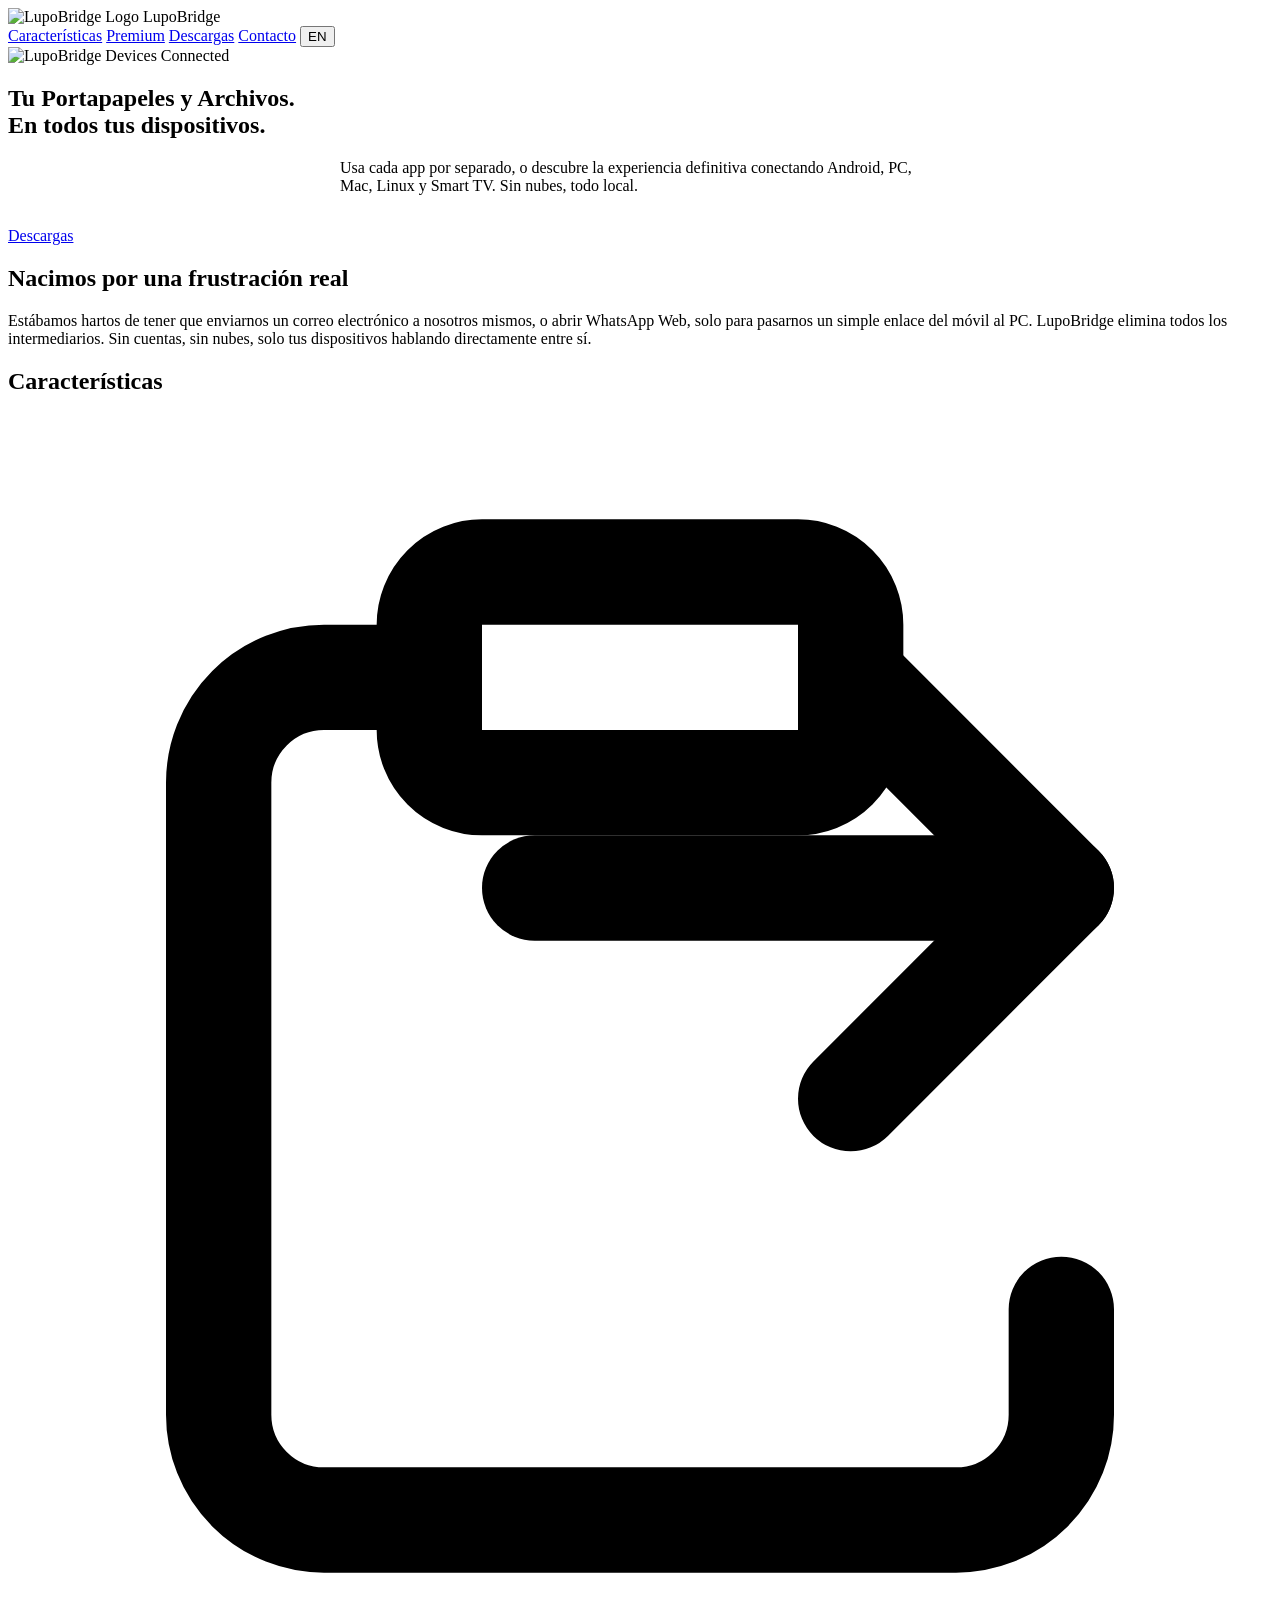
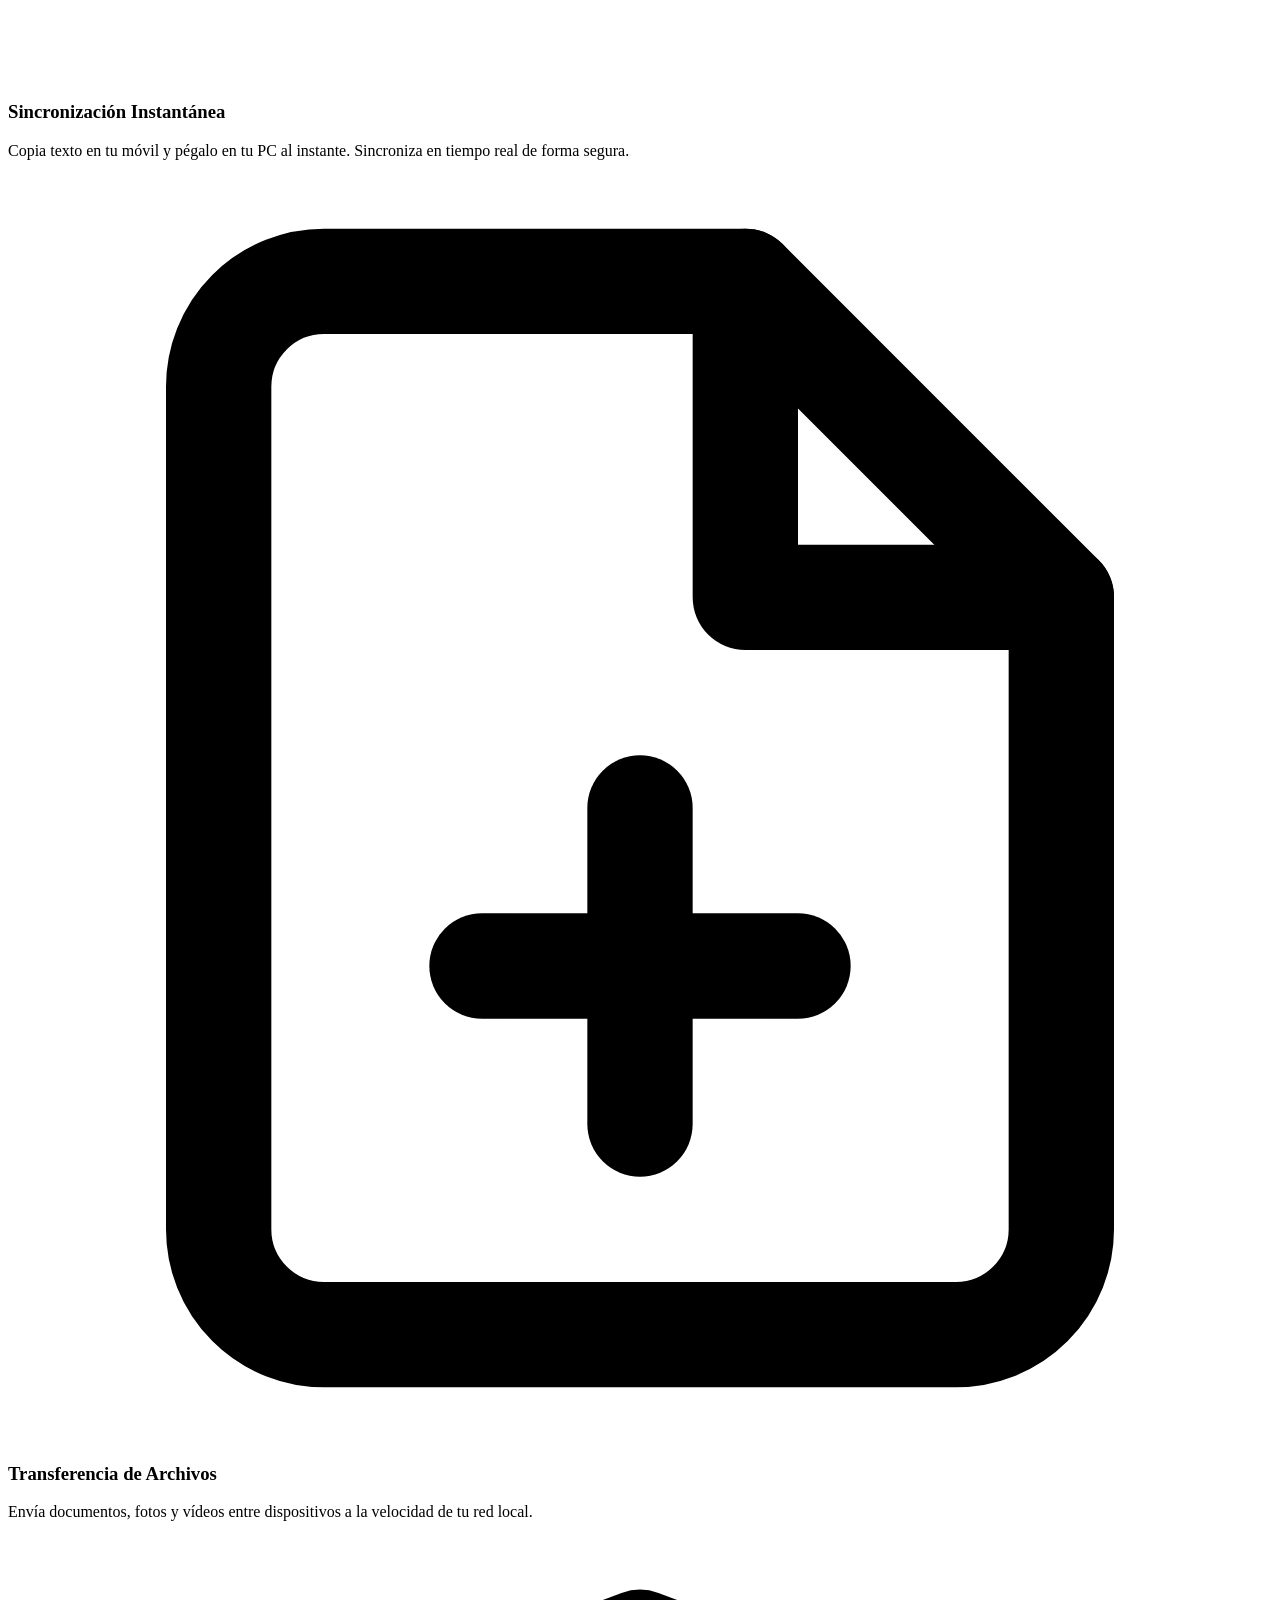
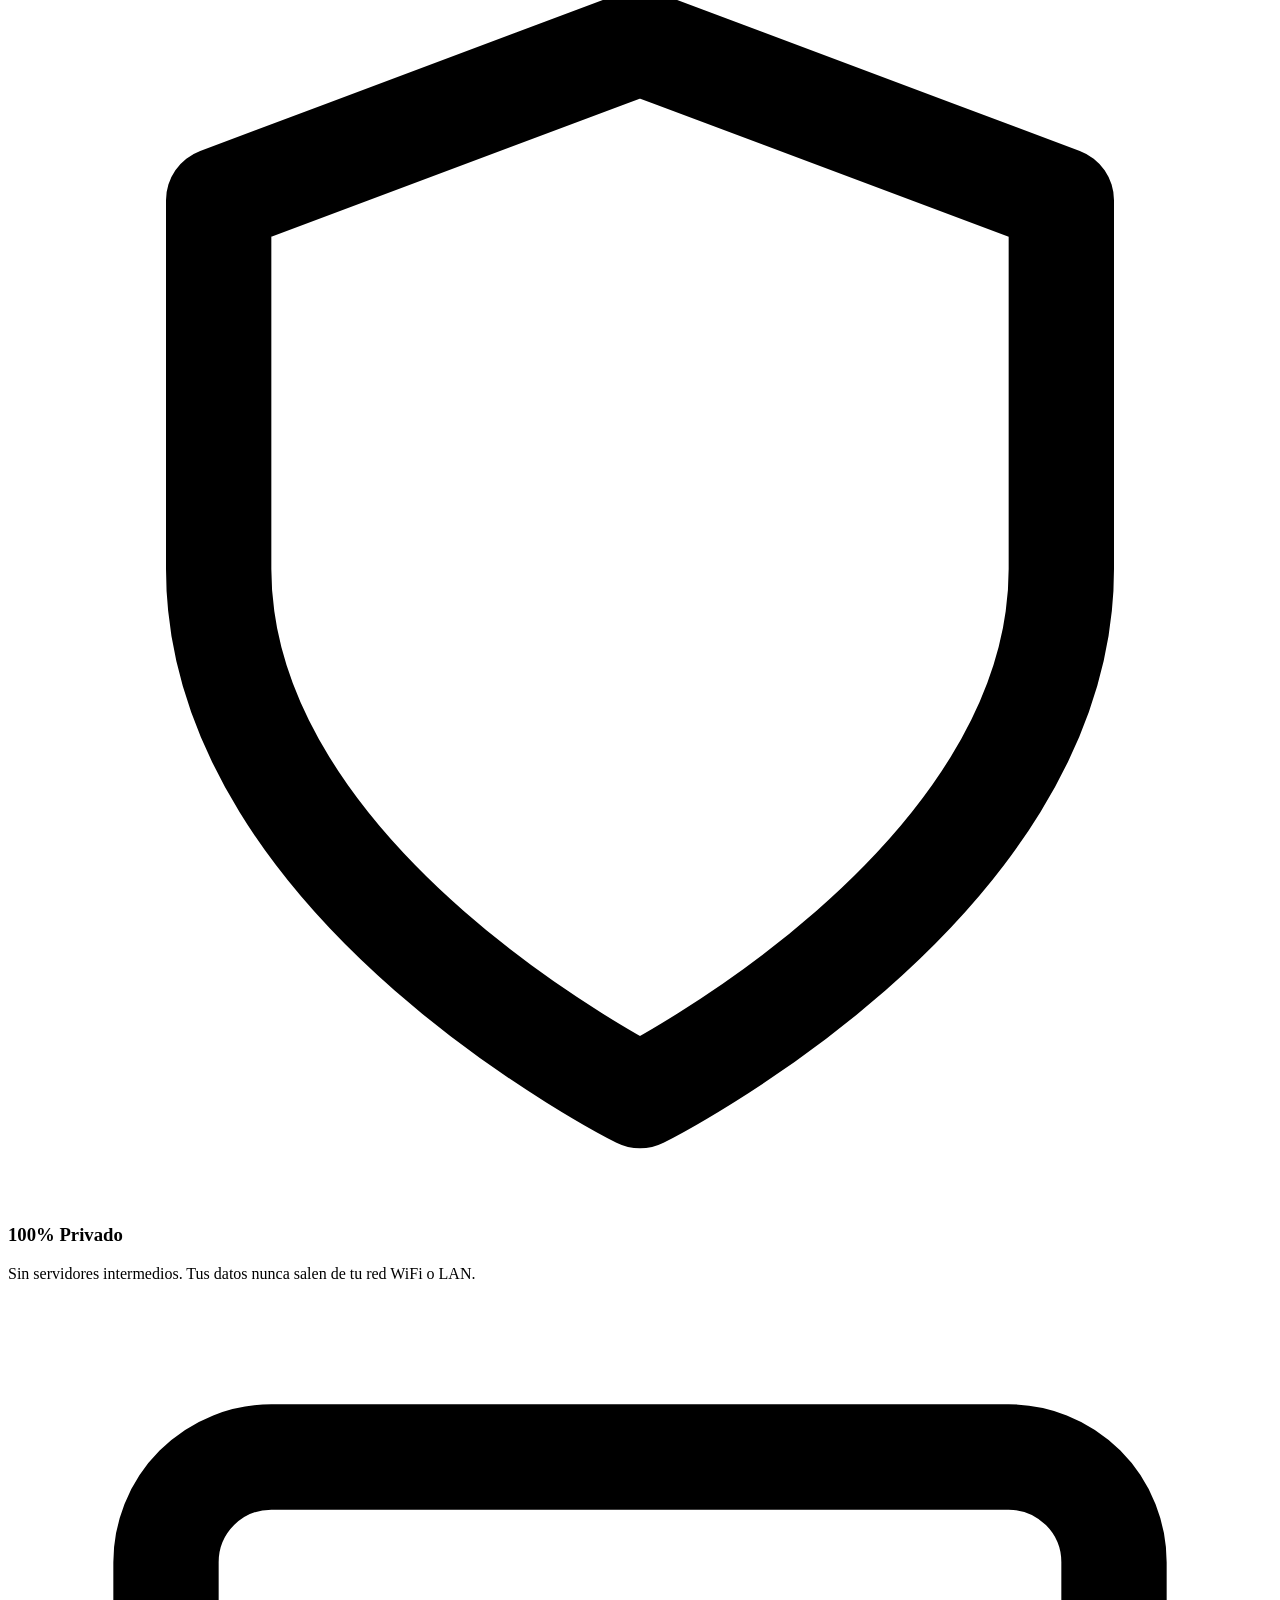
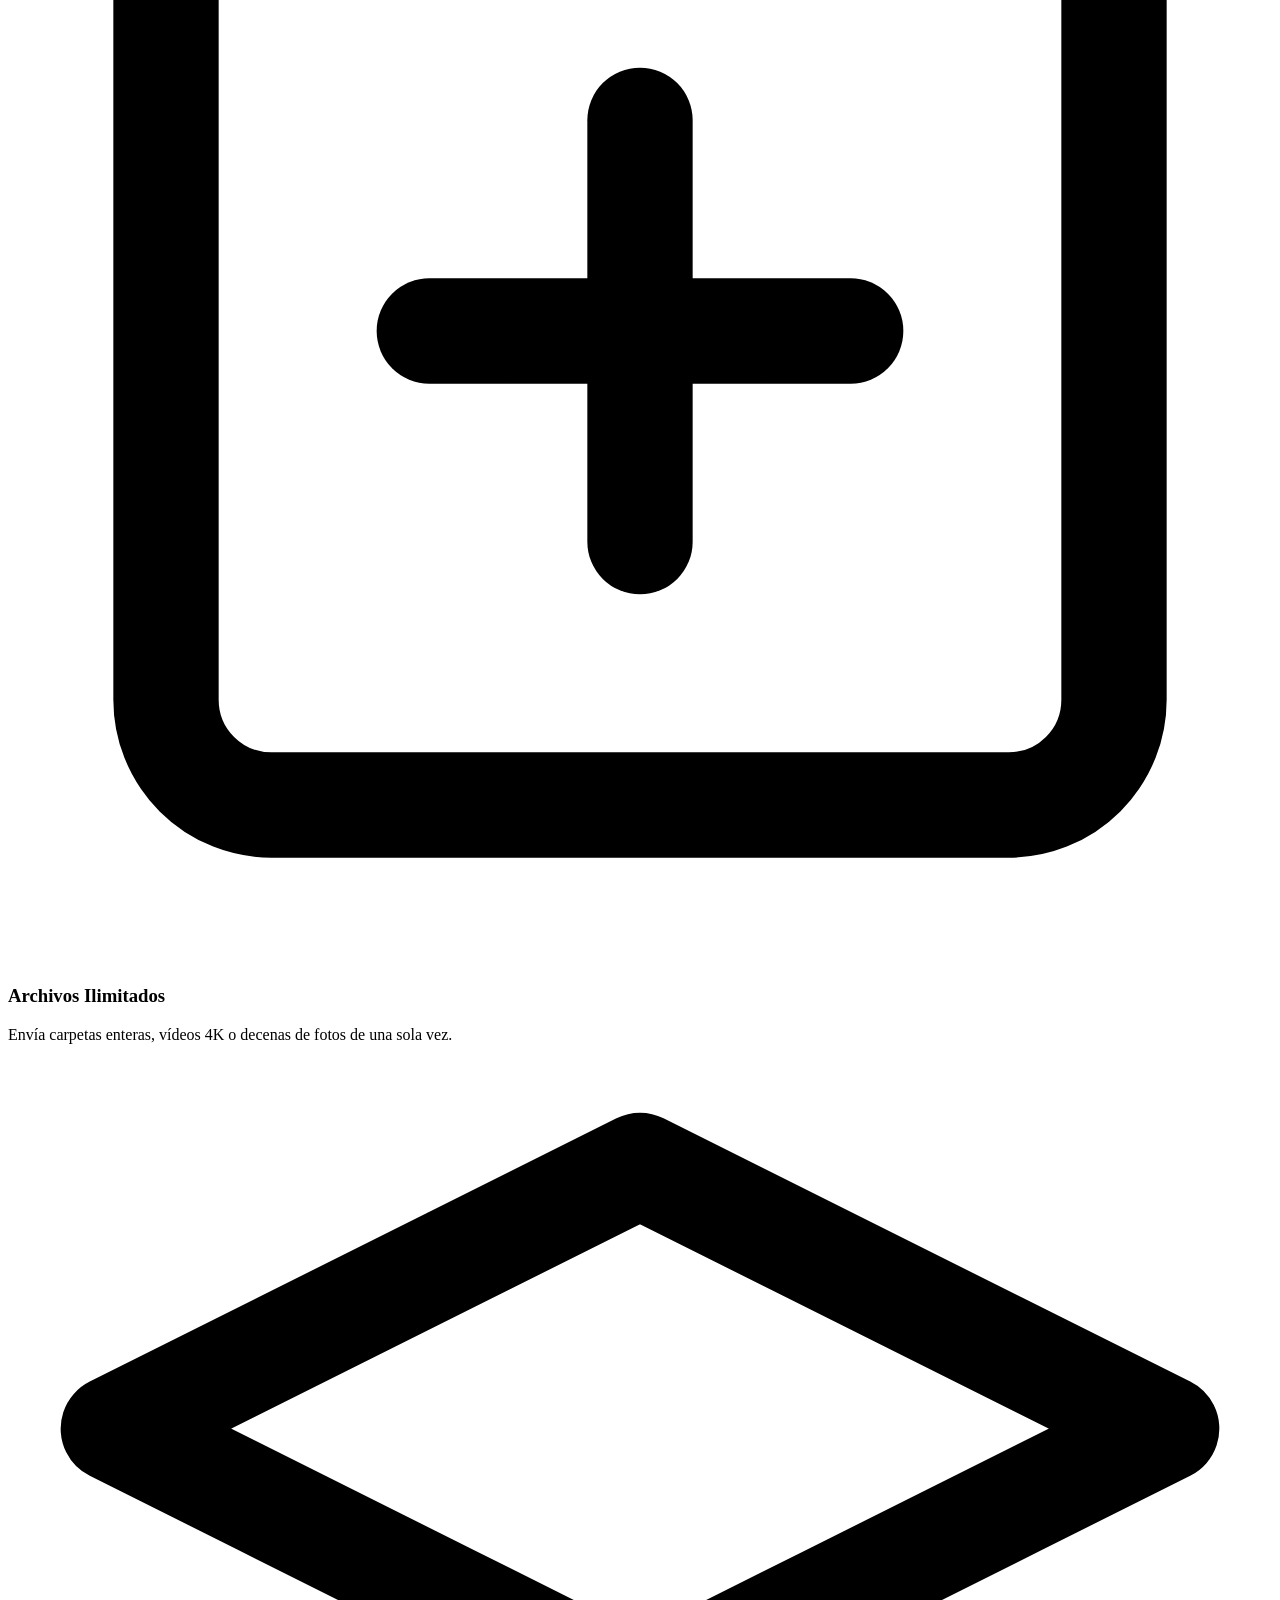
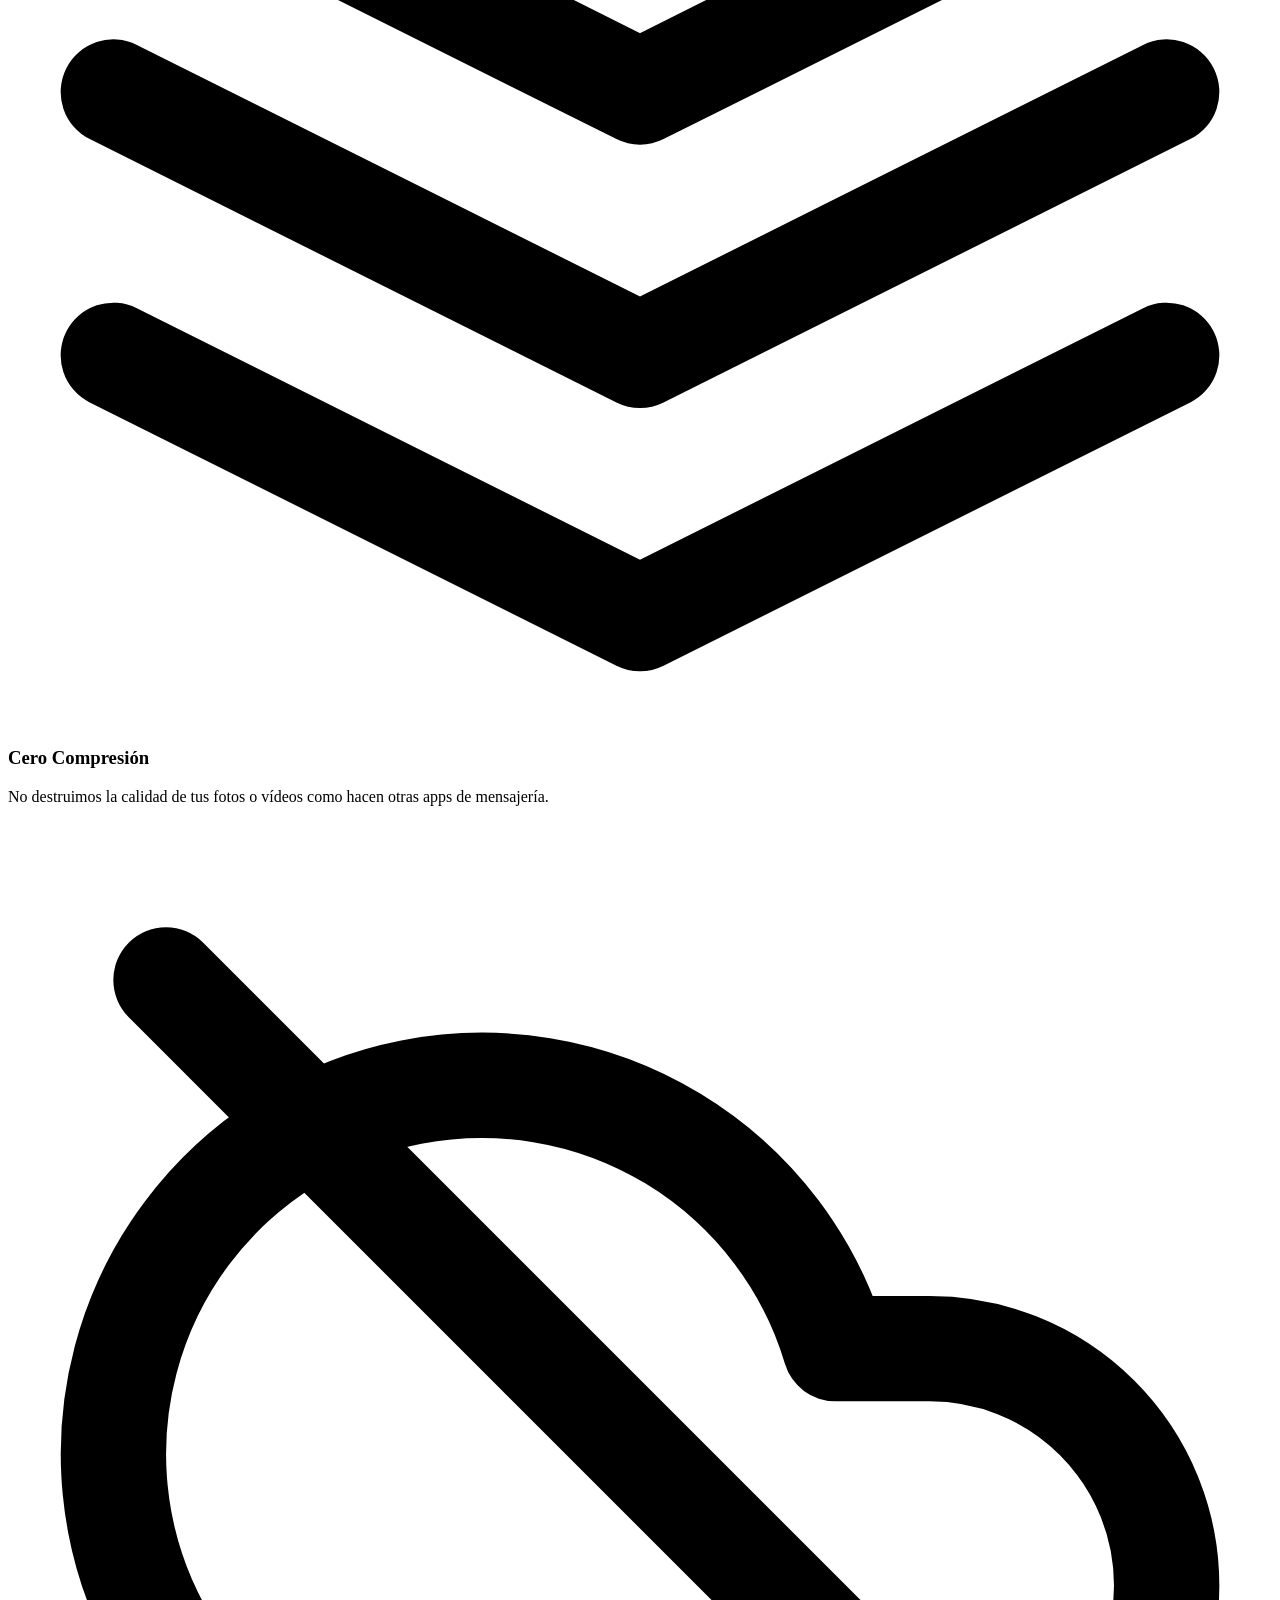
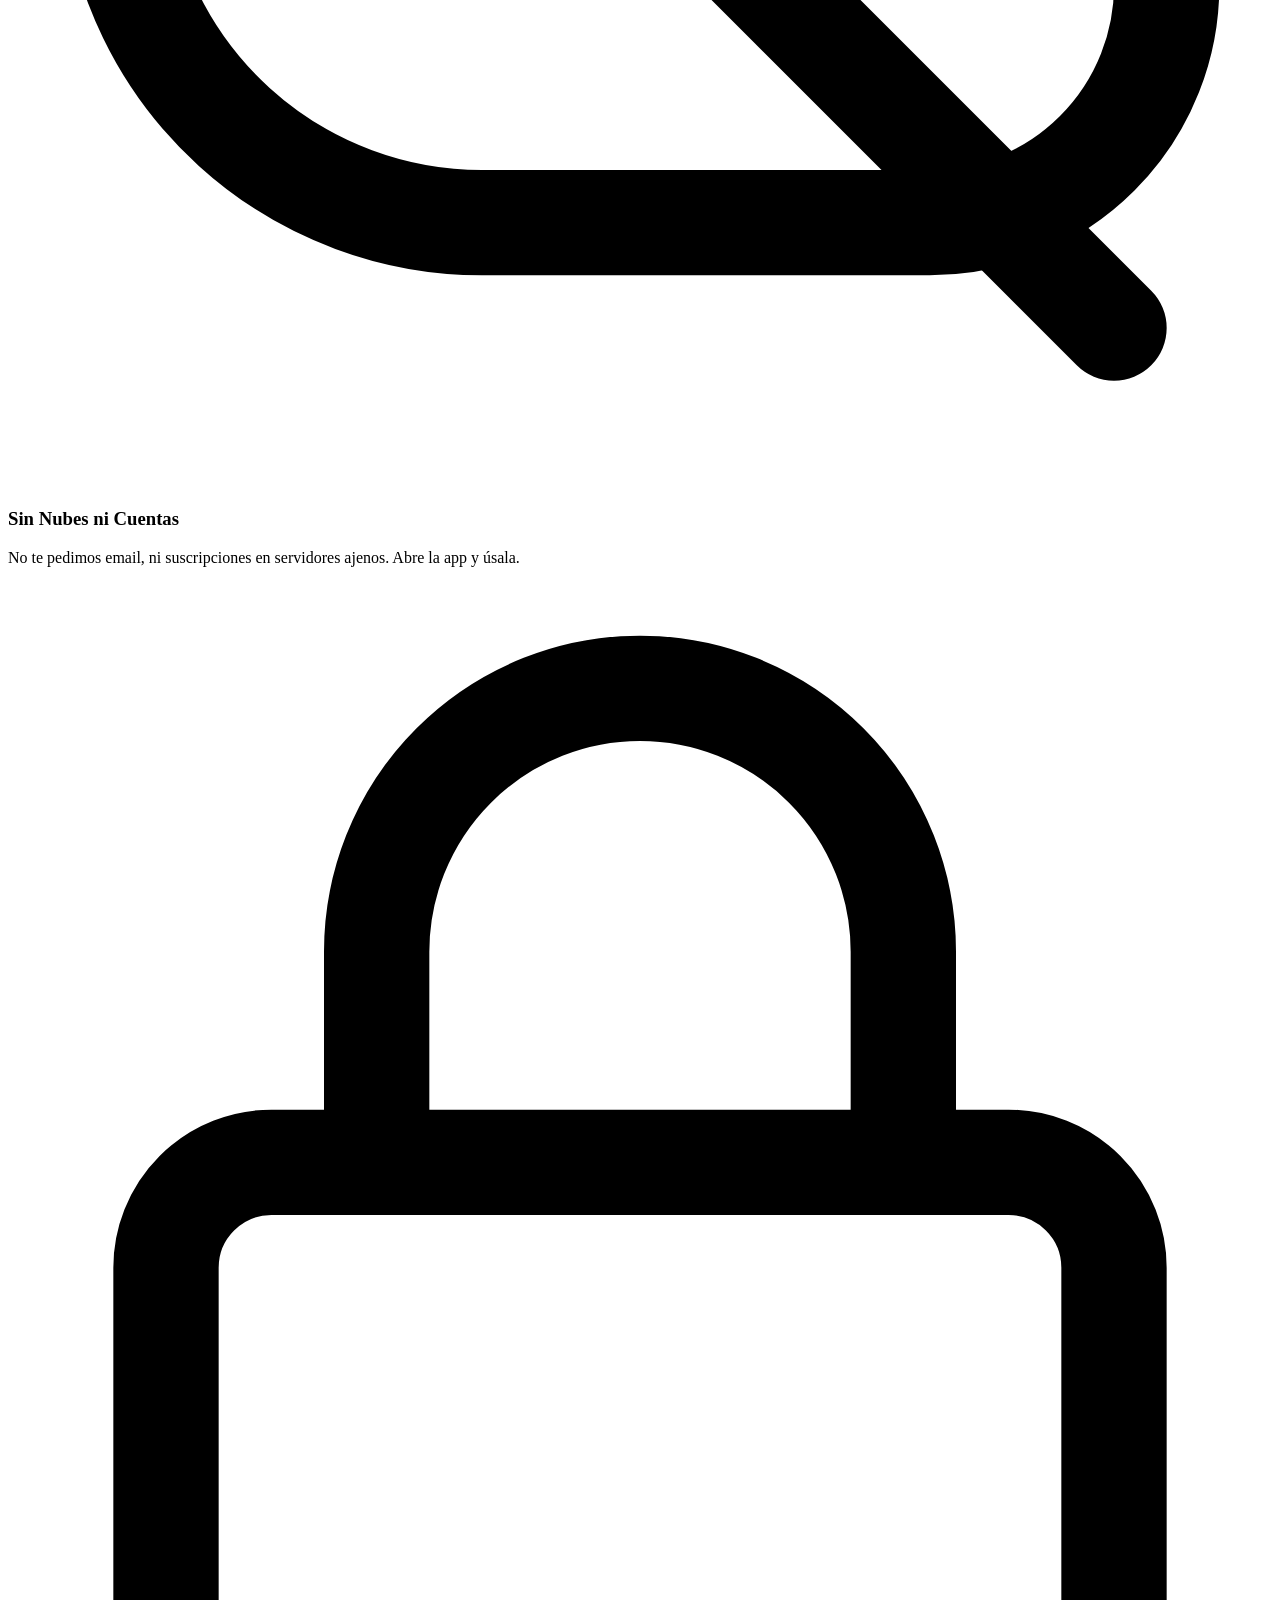
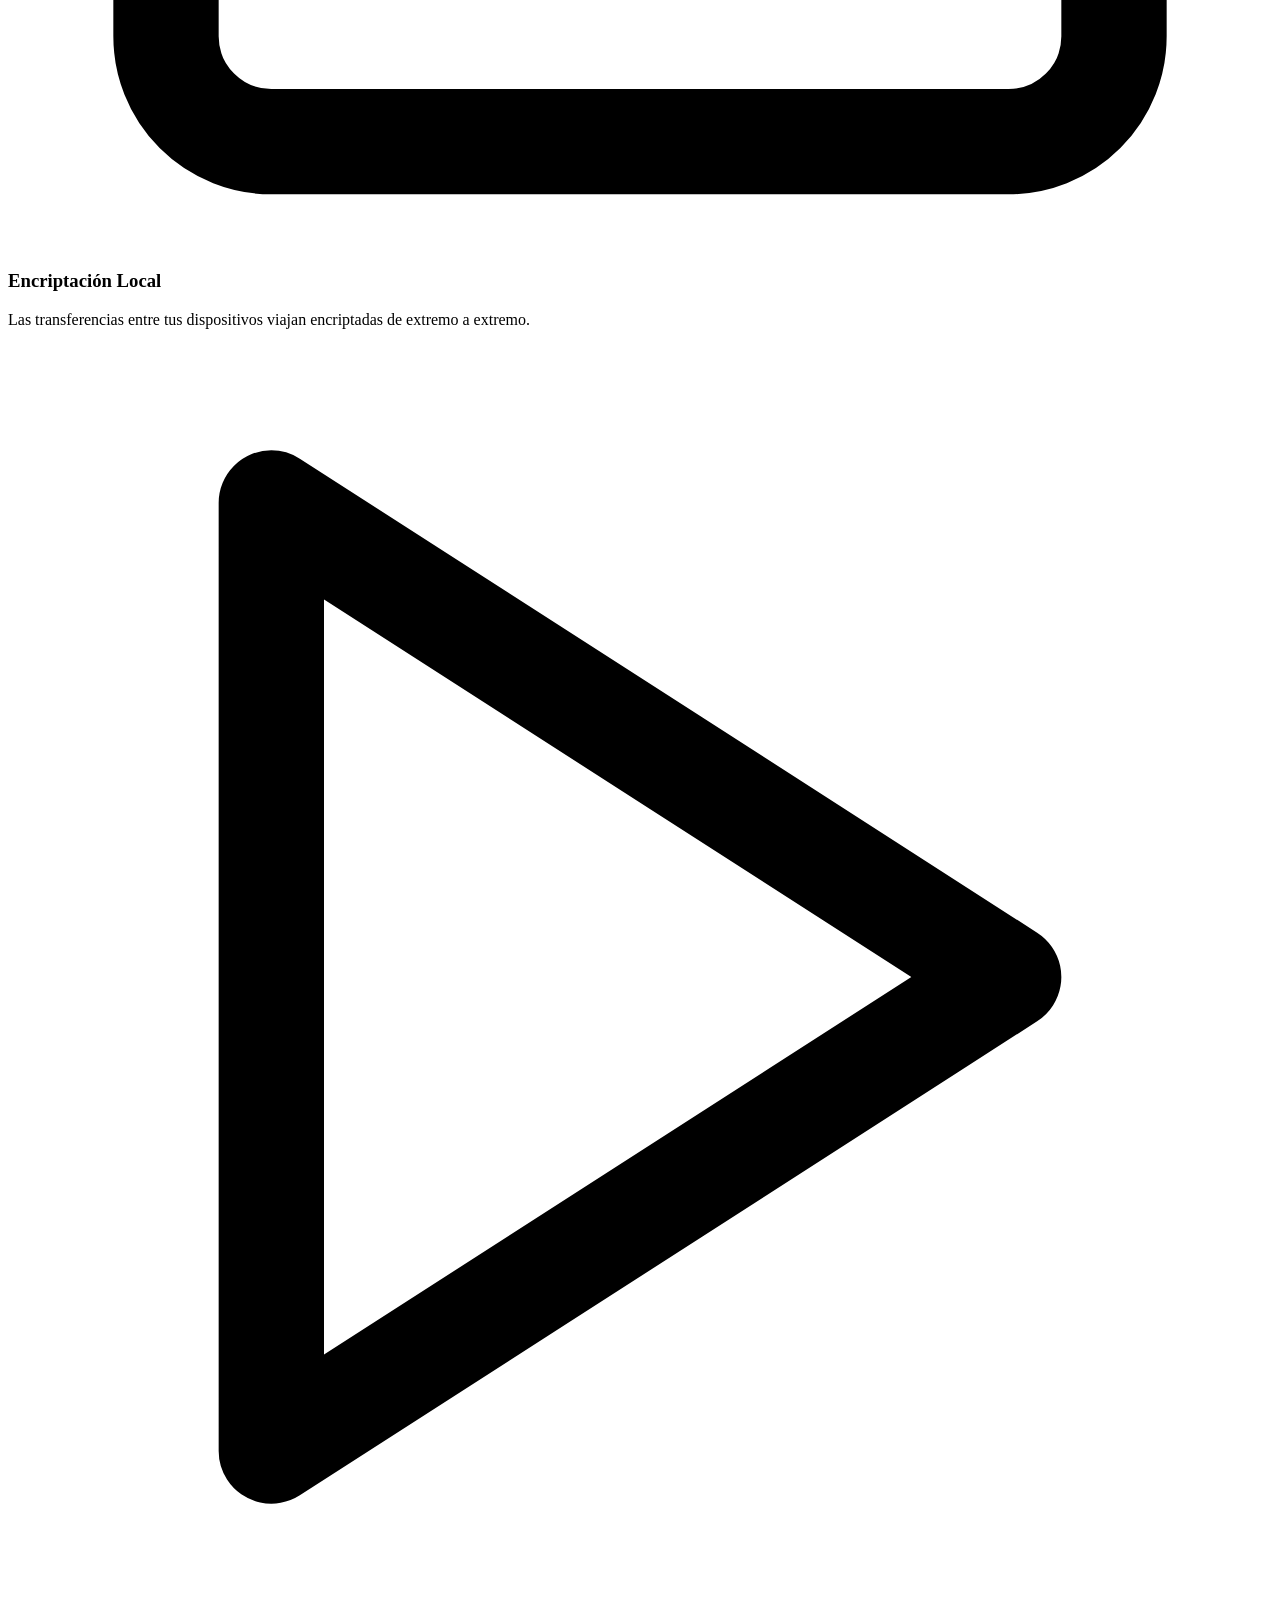
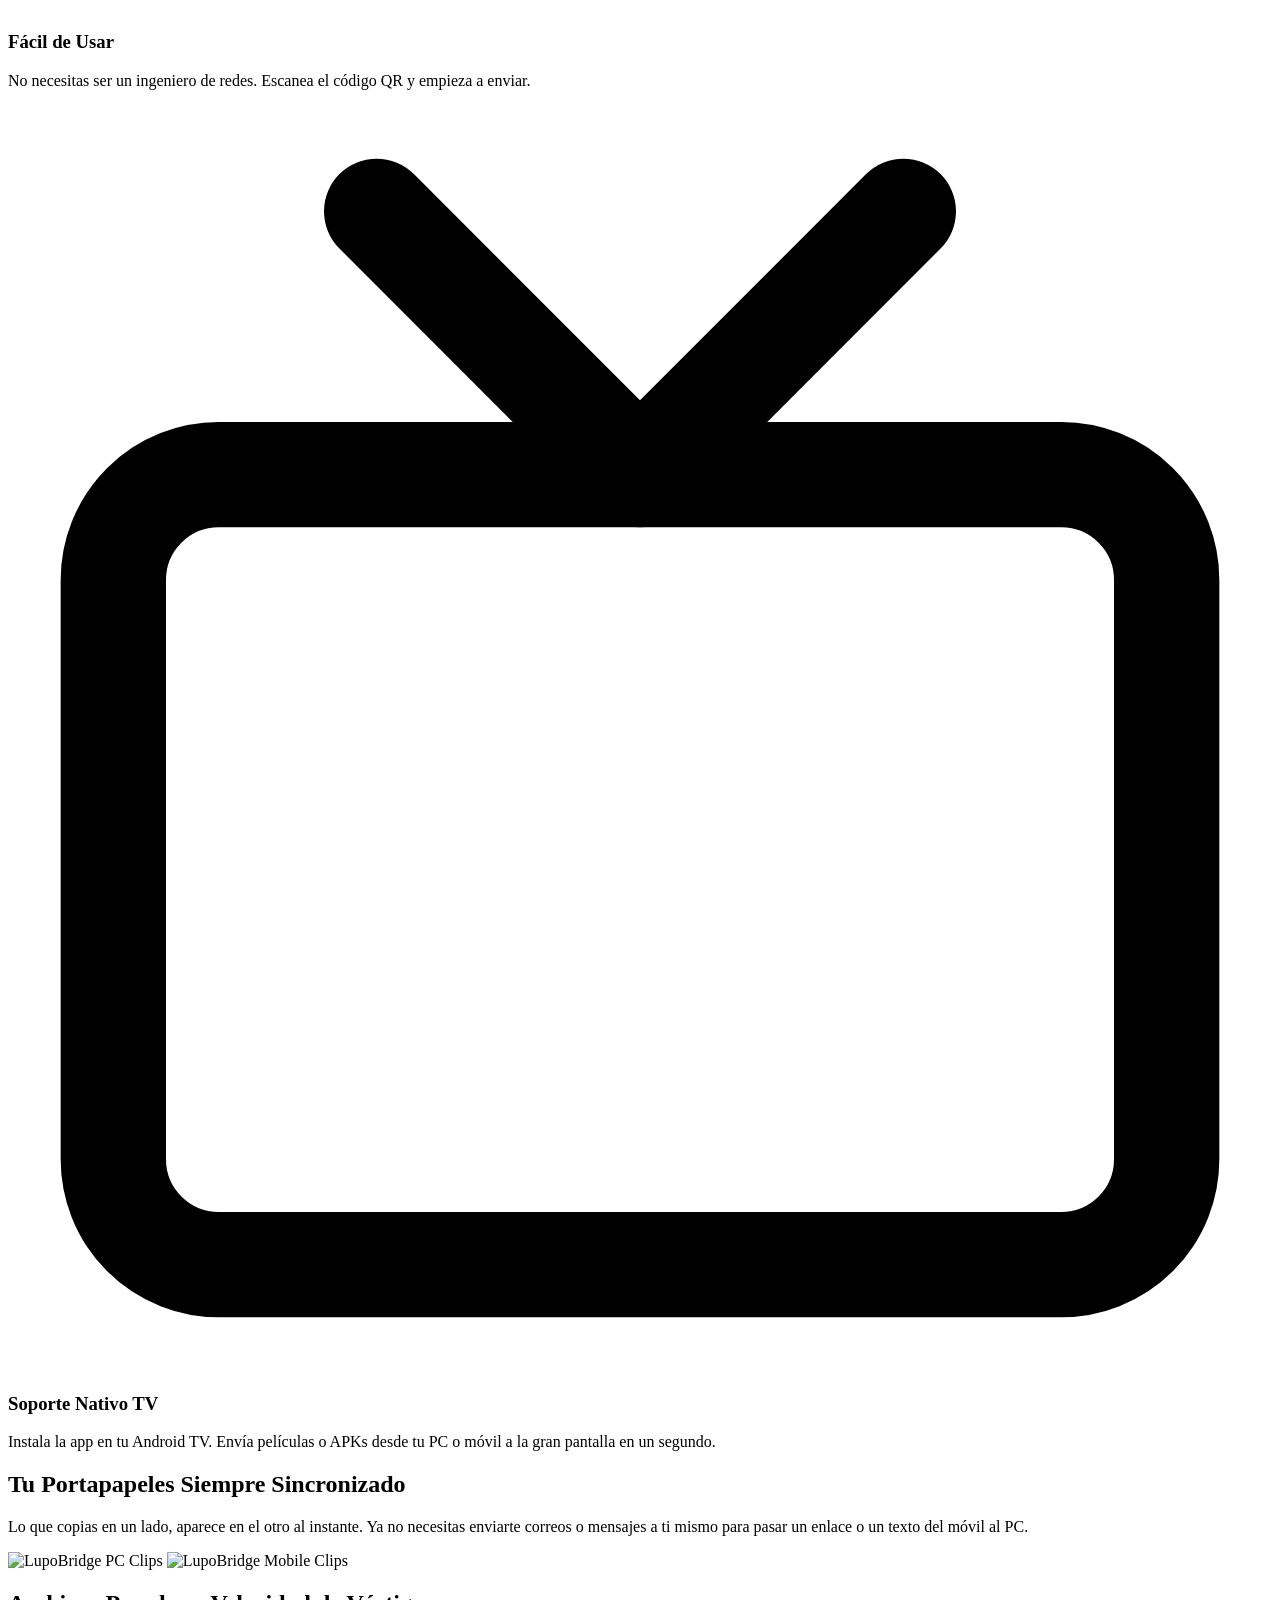
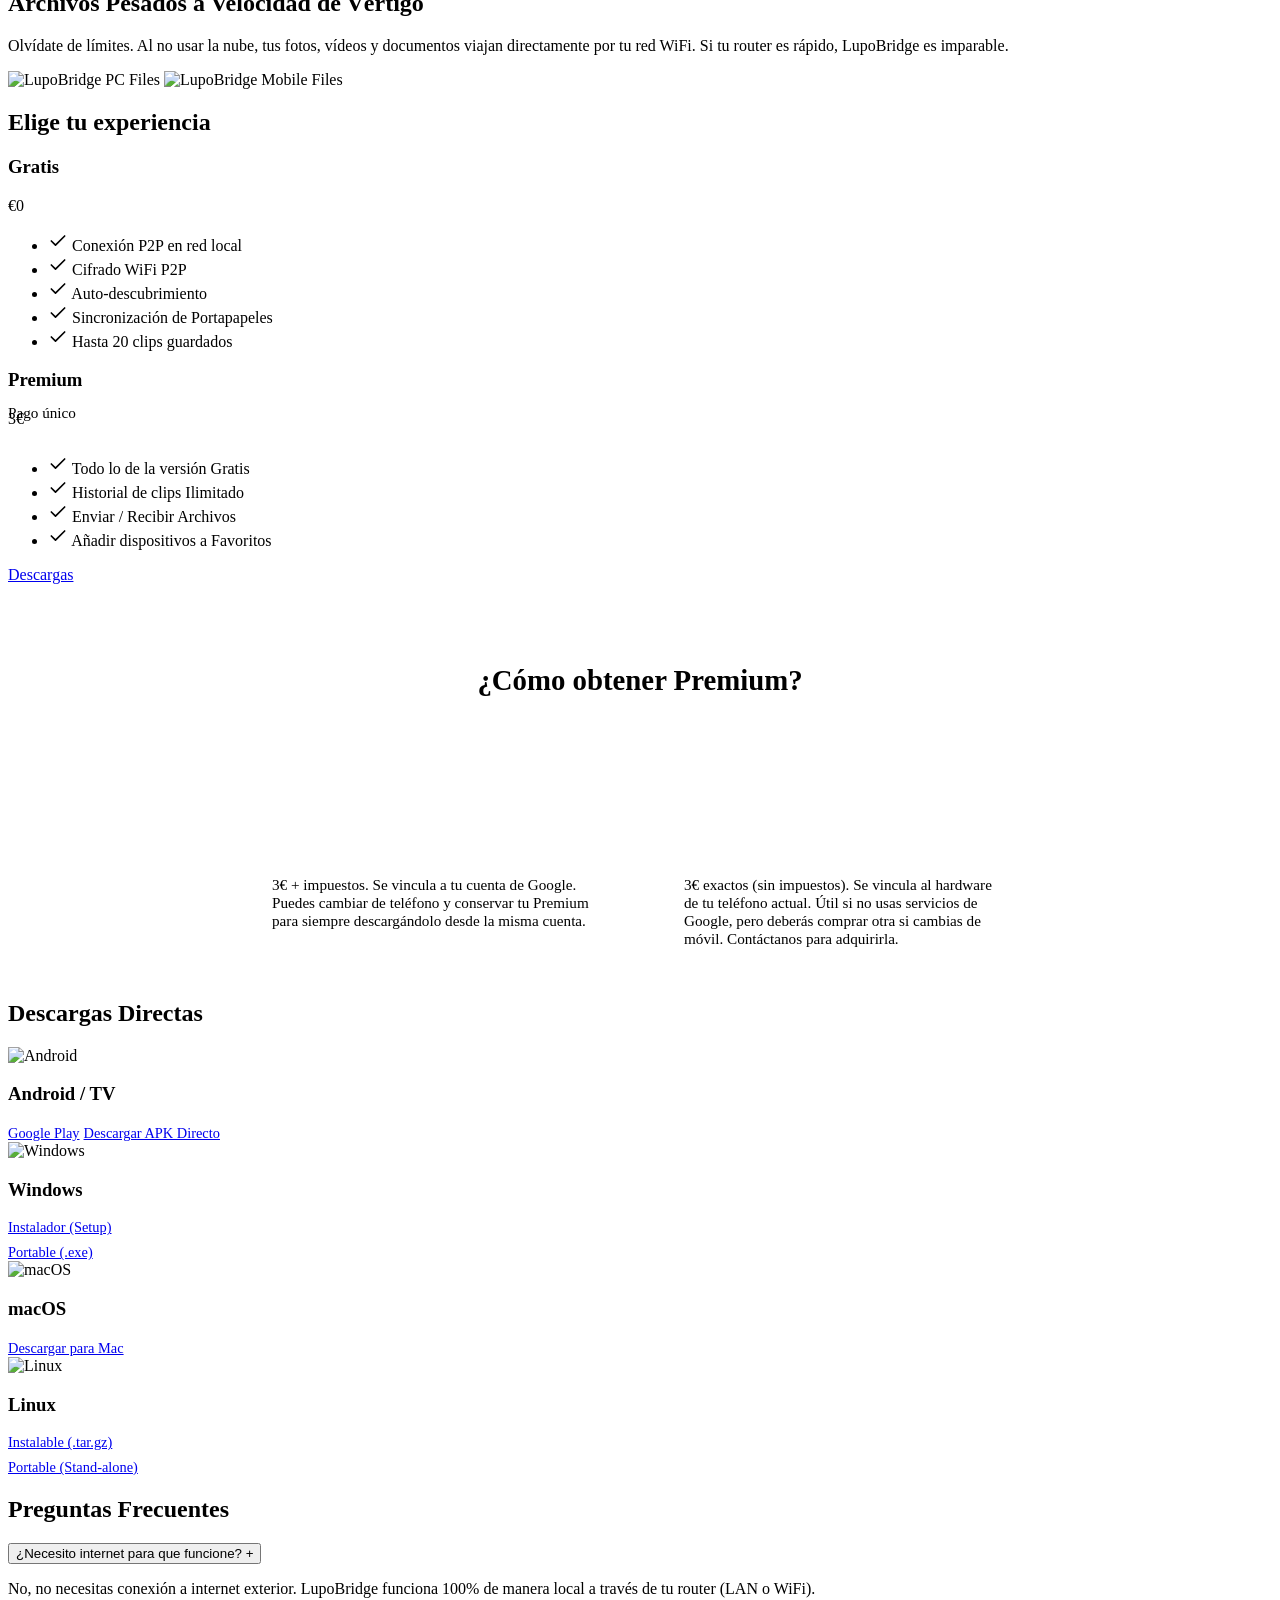
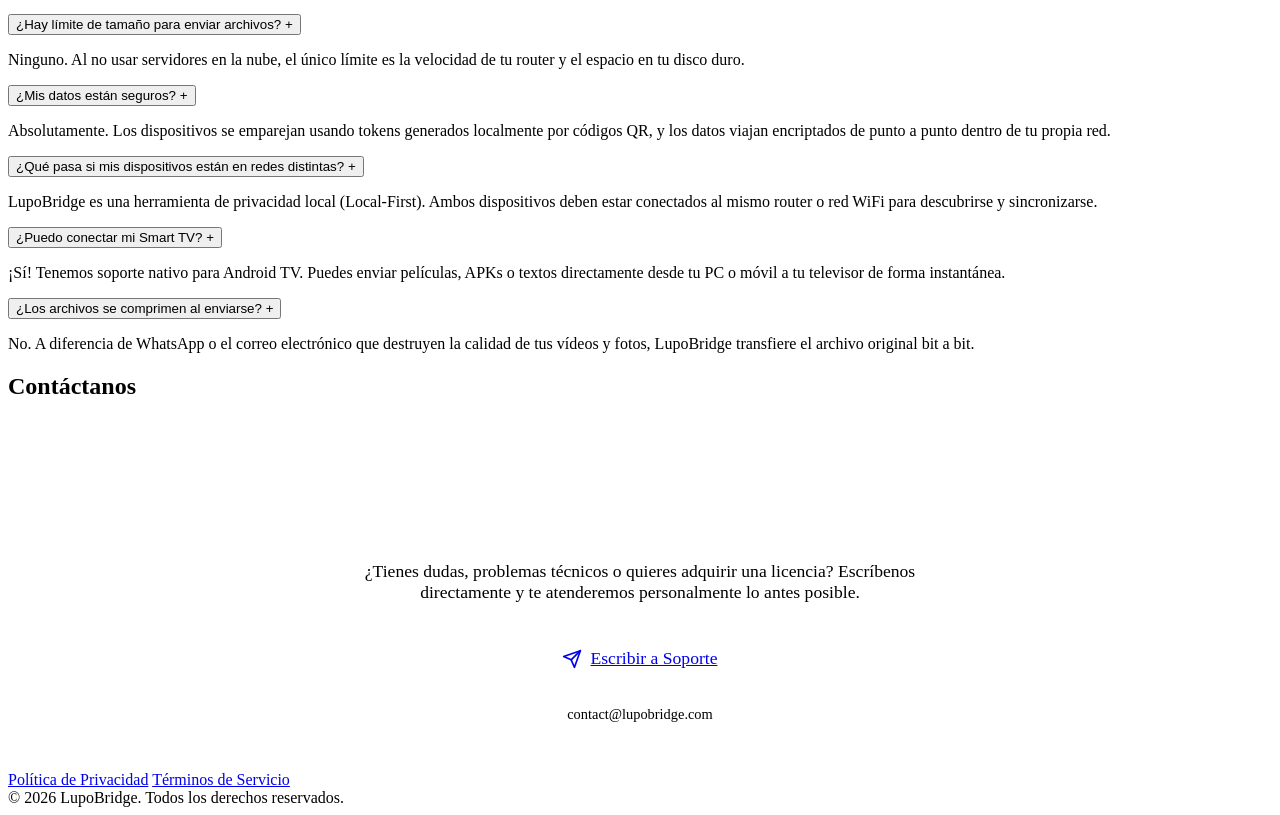
==== index.html @ f8284c7b "Add files via upload" ====
<!DOCTYPE html>
<html lang="es">
<head>
  <meta charset="UTF-8" />
  <link rel="icon" type="image/png" href="/favicon.png" />
  <meta name="viewport" content="width=device-width, initial-scale=1.0" />
  <title>LupoBridge</title>
  <link href="https://fonts.googleapis.com/css2?family=Inter:wght@400;500;600;700&display=swap" rel="stylesheet">
  <script type="module" crossorigin src="/assets/index-DssOj9zf.js"></script>
  <link rel="stylesheet" crossorigin href="/assets/index-PieC6xb2.css">
</head>
<body>
  <!-- Animated Background -->
  <div class="mesh-bg"></div>

  <nav class="navbar glass">
    <div class="logo-container">
      <img src="/assets/logo-HPWFCnCi.png" alt="LupoBridge Logo" />
      <span>LupoBridge</span>
    </div>
    <div class="nav-links">
      <a href="#features" data-i18n="nav_features">Características</a>
      <a href="#pricing" data-i18n="nav_pricing">Premium</a>
      <a href="#downloads" data-i18n="nav_downloads">Descargas</a>
      <a href="#contact" data-i18n="nav_contact">Contacto</a>
      <button id="lang-toggle" class="lang-btn">EN</button>
    </div>
  </nav>

  <main>
    <section class="hero">
      <div class="hero-image-wrapper">
        <img src="/assets/hero-BKhyZP4O.png" alt="LupoBridge Devices Connected" class="hero-image" />
      </div>
      <h1 data-i18n="hero_title">Tu Portapapeles y Archivos.<br>En todos tus dispositivos.</h1>
      <p data-i18n="hero_subtitle" style="max-width: 600px; margin: 0 auto 2rem;">Usa cada app por separado, o descubre la experiencia definitiva conectando Android, PC, Mac, Linux y Smart TV. Sin nubes, todo local.</p>
      
      <div class="cta-group">
        <a href="#downloads" class="btn btn-primary">
          <span data-i18n="nav_downloads">Descargas</span>
        </a>
      </div>
    </section>

    <!-- MANIFESTO SECTION -->
    <section id="manifesto">
      <h2 data-i18n="manifesto_title">Nacimos por una frustración real</h2>
      <p data-i18n="manifesto_desc">Estábamos hartos de tener que enviarnos un correo electrónico a nosotros mismos, o abrir WhatsApp Web, solo para pasarnos un simple enlace del móvil al PC. LupoBridge elimina todos los intermediarios. Sin cuentas, sin nubes, solo tus dispositivos hablando directamente entre sí.</p>
    </section>

    <section id="features">
      <h2 data-i18n="nav_features">Características</h2>
      <div class="bento-grid">
        <div class="bento-card glass">
          <div class="bento-icon">
            <svg viewBox="0 0 24 24" fill="none" stroke="currentColor" stroke-width="2" stroke-linecap="round" stroke-linejoin="round"><path d="M8 5H6a2 2 0 0 0-2 2v12a2 2 0 0 0 2 2h12a2 2 0 0 0 2-2v-2"></path><rect x="8" y="3" width="8" height="4" rx="1" ry="1"></rect><path d="m16 13 4-4-4-4"></path><path d="M20 9H10"></path></svg>
          </div>
          <h3 data-i18n="feature_1_title">Sincronización Instantánea</h3>
          <p data-i18n="feature_1_desc">Copia texto en tu móvil y pégalo en tu PC al instante. Sincroniza en tiempo real de forma segura.</p>
        </div>
        <div class="bento-card glass">
          <div class="bento-icon">
            <svg viewBox="0 0 24 24" fill="none" stroke="currentColor" stroke-width="2" stroke-linecap="round" stroke-linejoin="round"><path d="M14 2H6a2 2 0 0 0-2 2v16a2 2 0 0 0 2 2h12a2 2 0 0 0 2-2V8z"></path><polyline points="14 2 14 8 20 8"></polyline><line x1="12" y1="18" x2="12" y2="12"></line><line x1="9" y1="15" x2="15" y2="15"></line></svg>
          </div>
          <h3 data-i18n="feature_2_title">Transferencia de Archivos</h3>
          <p data-i18n="feature_2_desc">Envía documentos, fotos y vídeos entre dispositivos a la velocidad de tu red local.</p>
        </div>
        <div class="bento-card glass">
          <div class="bento-icon">
            <svg viewBox="0 0 24 24" fill="none" stroke="currentColor" stroke-width="2" stroke-linecap="round" stroke-linejoin="round"><path d="M12 22s8-4 8-10V5l-8-3-8 3v7c0 6 8 10 8 10z"></path></svg>
          </div>
          <h3 data-i18n="feat_3_title">100% Privado</h3>
          <p data-i18n="feat_3_desc">Sin servidores intermedios. Tus datos nunca salen de tu red WiFi o LAN.</p>
        </div>
        <div class="bento-card glass">
          <div class="bento-icon">
            <svg viewBox="0 0 24 24" fill="none" stroke="currentColor" stroke-width="2" stroke-linecap="round" stroke-linejoin="round"><rect x="3" y="3" width="18" height="18" rx="2" ry="2"></rect><line x1="12" y1="8" x2="12" y2="16"></line><line x1="8" y1="12" x2="16" y2="12"></line></svg>
          </div>
          <h3 data-i18n="feat_4_title">Archivos Ilimitados</h3>
          <p data-i18n="feat_4_desc">Envía carpetas enteras, vídeos 4K o decenas de fotos de una sola vez.</p>
        </div>
        <div class="bento-card glass">
          <div class="bento-icon">
            <svg viewBox="0 0 24 24" fill="none" stroke="currentColor" stroke-width="2" stroke-linecap="round" stroke-linejoin="round"><polygon points="12 2 2 7 12 12 22 7 12 2"></polygon><polyline points="2 17 12 22 22 17"></polyline><polyline points="2 12 12 17 22 12"></polyline></svg>
          </div>
          <h3 data-i18n="feat_5_title">Cero Compresión</h3>
          <p data-i18n="feat_5_desc">No destruimos la calidad de tus fotos o vídeos como hacen otras apps de mensajería.</p>
        </div>
        <div class="bento-card glass">
          <div class="bento-icon">
            <svg viewBox="0 0 24 24" fill="none" stroke="currentColor" stroke-width="2" stroke-linecap="round" stroke-linejoin="round"><path d="M17.5 19H9a7 7 0 1 1 6.71-9h1.79a4.5 4.5 0 1 1 0 9Z"></path><line x1="3" y1="3" x2="21" y2="21"></line></svg>
          </div>
          <h3 data-i18n="feat_6_title">Sin Nubes ni Cuentas</h3>
          <p data-i18n="feat_6_desc">No te pedimos email, ni suscripciones en servidores ajenos. Abre la app y úsala.</p>
        </div>
        <div class="bento-card glass">
          <div class="bento-icon">
            <svg viewBox="0 0 24 24" fill="none" stroke="currentColor" stroke-width="2" stroke-linecap="round" stroke-linejoin="round"><rect x="3" y="11" width="18" height="11" rx="2" ry="2"></rect><path d="M7 11V7a5 5 0 0 1 10 0v4"></path></svg>
          </div>
          <h3 data-i18n="feat_7_title">Encriptación Local</h3>
          <p data-i18n="feat_7_desc">Las transferencias entre tus dispositivos viajan encriptadas de extremo a extremo.</p>
        </div>
        <div class="bento-card glass">
          <div class="bento-icon">
            <svg viewBox="0 0 24 24" fill="none" stroke="currentColor" stroke-width="2" stroke-linecap="round" stroke-linejoin="round"><polygon points="5 3 19 12 5 21 5 3"></polygon></svg>
          </div>
          <h3 data-i18n="feat_8_title">Fácil de Usar</h3>
          <p data-i18n="feat_8_desc">No necesitas ser un ingeniero de redes. Escanea el código QR y empieza a enviar.</p>
        </div>
        <div class="bento-card glass">
          <div class="bento-icon">
            <svg viewBox="0 0 24 24" fill="none" stroke="currentColor" stroke-width="2" stroke-linecap="round" stroke-linejoin="round"><rect x="2" y="7" width="20" height="15" rx="2" ry="2"></rect><polyline points="17 2 12 7 7 2"></polyline></svg>
          </div>
          <h3 data-i18n="feature_4_title">Soporte Nativo TV</h3>
          <p data-i18n="feature_4_desc">Instala la app en tu Android TV. Envía películas o APKs desde tu PC o móvil a la gran pantalla en un segundo.</p>
        </div>
      </div>
    </section>

    <!-- ZIG ZAG SHOWCASE SECTION -->
    <section id="showcase">
      <!-- Showcase 1 (Clips) -->
      <div class="showcase-row">
        <div class="showcase-text">
          <h2 data-i18n="showcase_1_title">Tu Portapapeles Siempre Sincronizado</h2>
          <p data-i18n="showcase_1_desc">Lo que copias en un lado, aparece en el otro al instante. Ya no necesitas enviarte correos o mensajes a ti mismo para pasar un enlace o un texto del móvil al PC.</p>
        </div>
        <div class="showcase-composition">
          <!-- Imagen de fondo (PC) -->
          <img data-i18n-src="clips_pc" src="https://via.placeholder.com/600x400/1e293b/a78bfa?text=Captura+PC+(Clips)" alt="LupoBridge PC Clips" class="img-back glass" />
          <!-- Imagen superpuesta (Móvil) -->
          <img data-i18n-src="clips_movil" src="https://via.placeholder.com/250x500/0f172a/8b5cf6?text=M%C3%B3vil" alt="LupoBridge Mobile Clips" class="img-front glass floating-slow" />
        </div>
      </div>

      <!-- Showcase 2 (Files) -->
      <div class="showcase-row reverse">
        <div class="showcase-text">
          <h2 data-i18n="showcase_2_title">Archivos Pesados a Velocidad de Vértigo</h2>
          <p data-i18n="showcase_2_desc">Olvídate de límites. Al no usar la nube, tus fotos, vídeos y documentos viajan directamente por tu red WiFi. Si tu router es rápido, LupoBridge es imparable.</p>
        </div>
        <div class="showcase-composition">
          <!-- Imagen de fondo (PC) -->
          <img data-i18n-src="files_pc" src="https://via.placeholder.com/600x400/1e293b/3b82f6?text=Captura+PC+(Files)" alt="LupoBridge PC Files" class="img-back glass" />
          <!-- Imagen superpuesta (Móvil) -->
          <img data-i18n-src="files_movil" src="https://via.placeholder.com/250x500/0f172a/3b82f6?text=M%C3%B3vil" alt="LupoBridge Mobile Files" class="img-front glass floating-fast" />
        </div>
      </div>
    </section>

    <!-- NEW PRICING SECTION -->
    <section id="pricing">
      <h2 data-i18n="pricing_title">Elige tu experiencia</h2>
      <div class="pricing-cards">
        <!-- Free Card -->
        <div class="pricing-card glass">
          <h3 data-i18n="pricing_free_title">Gratis</h3>
          <div class="pricing-price" data-i18n="pricing_free_price">€0</div>
          <ul class="pricing-features">
            <li>
              <svg viewBox="0 0 24 24" width="20" height="20" fill="none" stroke="currentColor" stroke-width="2" stroke-linecap="round" stroke-linejoin="round"><polyline points="20 6 9 17 4 12"></polyline></svg>
              <span data-i18n="pricing_feature_local">Conexión P2P en red local</span>
            </li>
            <li>
              <svg viewBox="0 0 24 24" width="20" height="20" fill="none" stroke="currentColor" stroke-width="2" stroke-linecap="round" stroke-linejoin="round"><polyline points="20 6 9 17 4 12"></polyline></svg>
              <span data-i18n="pricing_feature_encryption">Cifrado WiFi P2P</span>
            </li>
            <li>
              <svg viewBox="0 0 24 24" width="20" height="20" fill="none" stroke="currentColor" stroke-width="2" stroke-linecap="round" stroke-linejoin="round"><polyline points="20 6 9 17 4 12"></polyline></svg>
              <span data-i18n="pricing_feature_discovery">Auto-descubrimiento</span>
            </li>
            <li>
              <svg viewBox="0 0 24 24" width="20" height="20" fill="none" stroke="currentColor" stroke-width="2" stroke-linecap="round" stroke-linejoin="round"><polyline points="20 6 9 17 4 12"></polyline></svg>
              <span data-i18n="pricing_feature_sync">Sincronización de Portapapeles</span>
            </li>
            <li>
              <svg viewBox="0 0 24 24" width="20" height="20" fill="none" stroke="currentColor" stroke-width="2" stroke-linecap="round" stroke-linejoin="round"><polyline points="20 6 9 17 4 12"></polyline></svg>
              <span data-i18n="pricing_feature_clips_free_desc">Hasta 20 clips guardados</span>
            </li>
          </ul>
        </div>
        <div class="pricing-card glass premium">
          <h3 data-i18n="pricing_premium_title">Premium</h3>
          <div class="pricing-price" data-i18n="pricing_premium_price">3€</div>
          <div style="color: var(--text-muted); margin-top: -1.5rem; margin-bottom: 2rem; font-size: 0.95rem;" data-i18n="pricing_premium_subtitle">Pago único</div>
          <ul class="pricing-features">
            <li>
              <svg viewBox="0 0 24 24" width="20" height="20" fill="none" stroke="currentColor" stroke-width="2" stroke-linecap="round" stroke-linejoin="round"><polyline points="20 6 9 17 4 12"></polyline></svg>
              <span data-i18n="pricing_feature_all_free">Todo lo de la versión Gratis</span>
            </li>
            <li>
              <svg viewBox="0 0 24 24" width="20" height="20" fill="none" stroke="currentColor" stroke-width="2" stroke-linecap="round" stroke-linejoin="round"><polyline points="20 6 9 17 4 12"></polyline></svg>
              <span data-i18n="pricing_feature_clips_premium_desc">Historial de clips Ilimitado</span>
            </li>
            <li>
              <svg viewBox="0 0 24 24" width="20" height="20" fill="none" stroke="currentColor" stroke-width="2" stroke-linecap="round" stroke-linejoin="round"><polyline points="20 6 9 17 4 12"></polyline></svg>
              <span data-i18n="pricing_feature_files">Enviar / Recibir Archivos</span>
            </li>
            <li>
              <svg viewBox="0 0 24 24" width="20" height="20" fill="none" stroke="currentColor" stroke-width="2" stroke-linecap="round" stroke-linejoin="round"><polyline points="20 6 9 17 4 12"></polyline></svg>
              <span data-i18n="pricing_feature_favorites">Añadir dispositivos a Favoritos</span>
            </li>
          </ul>
          <a href="#downloads" class="btn btn-primary" data-i18n="nav_downloads" style="width: 100%;">Descargas</a>
        </div>
      </div>

      <div class="pricing-methods" style="margin-top: 5rem; text-align: center;">
        <h3 data-i18n="pricing_methods_title" style="margin-bottom: 2rem; font-size: 1.8rem;">¿Cómo obtener Premium?</h3>
        <div style="display: grid; grid-template-columns: repeat(auto-fit, minmax(280px, 1fr)); gap: 1.5rem; max-width: 800px; margin: 0 auto;">
          <div class="glass" style="padding: 2rem; text-align: left;">
            <svg viewBox="0 0 24 24" width="32" height="32" fill="none" stroke="var(--primary-color)" stroke-width="2" stroke-linecap="round" stroke-linejoin="round" style="margin-bottom: 1rem;"><polygon points="5 3 19 12 5 21 5 3"></polygon></svg>
            <h4 data-i18n="pricing_method_play_title" style="font-size: 1.2rem; margin-bottom: 0.5rem; color: #fff;">Vía Google Play</h4>
            <p data-i18n="pricing_method_play_desc" style="font-size: 0.95rem; margin-bottom: 0;">3€ + impuestos. Se vincula a tu cuenta de Google. Puedes cambiar de teléfono y conservar tu Premium para siempre descargándolo desde la misma cuenta.</p>
          </div>
          <div class="glass" style="padding: 2rem; text-align: left;">
            <svg viewBox="0 0 24 24" width="32" height="32" fill="none" stroke="var(--secondary-color)" stroke-width="2" stroke-linecap="round" stroke-linejoin="round" style="margin-bottom: 1rem;"><rect x="3" y="11" width="18" height="11" rx="2" ry="2"></rect><path d="M7 11V7a5 5 0 0 1 10 0v4"></path></svg>
            <h4 data-i18n="pricing_method_key_title" style="font-size: 1.2rem; margin-bottom: 0.5rem; color: #fff;">Vía Clave Directa (APK)</h4>
            <p data-i18n="pricing_method_key_desc" style="font-size: 0.95rem; margin-bottom: 0;">3€ exactos (sin impuestos). Se vincula al hardware de tu teléfono actual. Útil si no usas servicios de Google, pero deberás comprar otra si cambias de móvil. Contáctanos para adquirirla.</p>
          </div>
        </div>
      </div>
    </section>

    <section id="downloads">
      <h2 data-i18n="downloads_title">Descargas Directas</h2>
      <div class="downloads-grid">
        <!-- Android / TV -->
        <div class="download-card glass">
          <img src="https://upload.wikimedia.org/wikipedia/commons/d/d7/Android_robot.svg" alt="Android" class="os-icon">
          <h3>Android / TV</h3>
          <a href="https://play.google.com/store/apps/details?id=com.alberto64674yt.lupobridge" class="btn btn-primary" style="width: 100%; font-size: 0.9rem;" data-i18n="hero_cta_play" target="_blank" rel="noopener">Google Play</a>
          <a href="https://github.com/alberto64674yt/LupoBridge/releases/latest/download/LupoBridge-Android.apk" class="btn btn-outline" style="width: 100%; font-size: 0.9rem;" data-i18n="downloads_android">Descargar APK Directo</a>
        </div>
        <!-- Windows -->
        <div class="download-card glass">
          <img src="https://upload.wikimedia.org/wikipedia/commons/5/5f/Windows_logo_-_2012.svg" alt="Windows" class="os-icon">
          <h3>Windows</h3>
          <div style="display: flex; gap: 0.5rem; width: 100%; flex-direction: column;">
            <a href="https://github.com/alberto64674yt/LupoBridge/releases/latest/download/LupoBridge-Windows-Setup.exe" class="btn btn-primary" style="font-size: 0.9rem;" data-i18n="downloads_windows_setup">Instalador (Setup)</a>
            <a href="https://github.com/alberto64674yt/LupoBridge/releases/latest/download/LupoBridge-Windows-Portable.exe" class="btn btn-outline" style="font-size: 0.9rem;" data-i18n="downloads_windows_portable">Portable (.exe)</a>
          </div>
        </div>
        <!-- Mac -->
        <div class="download-card glass">
          <img src="https://upload.wikimedia.org/wikipedia/commons/f/fa/Apple_logo_black.svg" alt="macOS" class="os-icon">
          <h3>macOS</h3>
          <a href="https://github.com/alberto64674yt/LupoBridge/releases/latest/download/LupoBridge-Mac.dmg" class="btn btn-outline" style="width: 100%; font-size: 0.9rem;" data-i18n="downloads_mac">Descargar para Mac</a>
        </div>
        <!-- Linux -->
        <div class="download-card glass">
          <img src="https://upload.wikimedia.org/wikipedia/commons/3/35/Tux.svg" alt="Linux" class="os-icon">
          <h3>Linux</h3>
          <div style="display: flex; gap: 0.5rem; width: 100%; flex-direction: column;">
            <a href="https://github.com/alberto64674yt/LupoBridge/releases/latest/download/LupoBridge-Linux-Setup.tar.gz" class="btn btn-primary" style="font-size: 0.9rem;" data-i18n="downloads_linux_targz">Instalable (.tar.gz)</a>
            <a href="https://github.com/alberto64674yt/LupoBridge/releases/latest/download/LupoBridge-Linux-Portable" class="btn btn-outline" style="font-size: 0.9rem;" data-i18n="downloads_linux_portable">Portable (Stand-alone)</a>
          </div>
        </div>
      </div>
    </section>

    <!-- FAQ SECTION -->
    <section id="faq">
      <h2 data-i18n="faq_title">Preguntas Frecuentes</h2>
      <div class="faq-container">
        <!-- FAQ 1 -->
        <div class="faq-item glass">
          <button class="faq-question">
            <span data-i18n="faq_q1">¿Necesito internet para que funcione?</span>
            <span class="faq-icon">+</span>
          </button>
          <div class="faq-answer">
            <p data-i18n="faq_a1">No, no necesitas conexión a internet exterior. LupoBridge funciona 100% de manera local a través de tu router (LAN o WiFi).</p>
          </div>
        </div>
        <!-- FAQ 2 -->
        <div class="faq-item glass">
          <button class="faq-question">
            <span data-i18n="faq_q2">¿Hay límite de tamaño para enviar archivos?</span>
            <span class="faq-icon">+</span>
          </button>
          <div class="faq-answer">
            <p data-i18n="faq_a2">Ninguno. Al no usar servidores en la nube, el único límite es la velocidad de tu router y el espacio en tu disco duro.</p>
          </div>
        </div>
        <!-- FAQ 3 -->
        <div class="faq-item glass">
          <button class="faq-question">
            <span data-i18n="faq_q3">¿Mis datos están seguros?</span>
            <span class="faq-icon">+</span>
          </button>
          <div class="faq-answer">
            <p data-i18n="faq_a3">Absolutamente. Los dispositivos se emparejan usando tokens generados localmente por códigos QR, y los datos viajan encriptados de punto a punto dentro de tu propia red.</p>
          </div>
        </div>
        <!-- FAQ 4 -->
        <div class="faq-item glass">
          <button class="faq-question">
            <span data-i18n="faq_q4">¿Qué pasa si mis dispositivos están en redes distintas?</span>
            <span class="faq-icon">+</span>
          </button>
          <div class="faq-answer">
            <p data-i18n="faq_a4">LupoBridge es una herramienta de privacidad local (Local-First). Ambos dispositivos deben estar conectados al mismo router o red WiFi para descubrirse y sincronizarse.</p>
          </div>
        </div>
        <!-- FAQ 5 -->
        <div class="faq-item glass">
          <button class="faq-question">
            <span data-i18n="faq_q5">¿Puedo conectar mi Smart TV?</span>
            <span class="faq-icon">+</span>
          </button>
          <div class="faq-answer">
            <p data-i18n="faq_a5">¡Sí! Tenemos soporte nativo para Android TV. Puedes enviar películas, APKs o textos directamente desde tu PC o móvil a tu televisor de forma instantánea.</p>
          </div>
        </div>
        <!-- FAQ 6 -->
        <div class="faq-item glass">
          <button class="faq-question">
            <span data-i18n="faq_q6">¿Los archivos se comprimen al enviarse?</span>
            <span class="faq-icon">+</span>
          </button>
          <div class="faq-answer">
            <p data-i18n="faq_a6">No. A diferencia de WhatsApp o el correo electrónico que destruyen la calidad de tus vídeos y fotos, LupoBridge transfiere el archivo original bit a bit.</p>
          </div>
        </div>

      </div>
    </section>

    <section id="contact">
      <h2 data-i18n="contact_title">Contáctanos</h2>
      <div class="contact-card glass" style="max-width: 600px; margin: 0 auto; text-align: center; padding: 3rem 2rem;">
        <svg viewBox="0 0 24 24" width="48" height="48" fill="none" stroke="var(--primary-color)" stroke-width="1.5" stroke-linecap="round" stroke-linejoin="round" style="margin-bottom: 1.5rem;"><path d="M4 4h16c1.1 0 2 .9 2 2v12c0 1.1-.9 2-2 2H4c-1.1 0-2-.9-2-2V6c0-1.1.9-2 2-2z"></path><polyline points="22,6 12,13 2,6"></polyline></svg>
        <p data-i18n="contact_desc" style="font-size: 1.1rem; color: var(--text-muted); margin-bottom: 2rem;">¿Tienes dudas, problemas técnicos o quieres adquirir una licencia? Escríbenos directamente y te atenderemos personalmente lo antes posible.</p>
        <a href="mailto:contact@lupobridge.com" class="btn btn-primary" style="display: inline-flex; align-items: center; gap: 0.5rem; font-size: 1.1rem; padding: 0.8rem 2rem;">
          <svg viewBox="0 0 24 24" width="20" height="20" fill="none" stroke="currentColor" stroke-width="2" stroke-linecap="round" stroke-linejoin="round"><line x1="22" y1="2" x2="11" y2="13"></line><polygon points="22 2 15 22 11 13 2 9 22 2"></polygon></svg>
          <span data-i18n="contact_btn">Escribir a Soporte</span>
        </a>
        <div style="margin-top: 1.5rem; font-size: 0.9rem; color: var(--text-muted);">
          contact@lupobridge.com
        </div>
      </div>
    </section>
  </main>

  <footer>
    <div class="footer-links">
      <a href="/privacy.html" data-i18n="footer_privacy">Política de Privacidad</a>
      <a href="/terms.html" data-i18n="footer_terms">Términos de Servicio</a>
    </div>
    <div class="copyright" data-i18n="footer_rights">© 2026 LupoBridge. Todos los derechos reservados.</div>
  </footer>

</body>
</html>
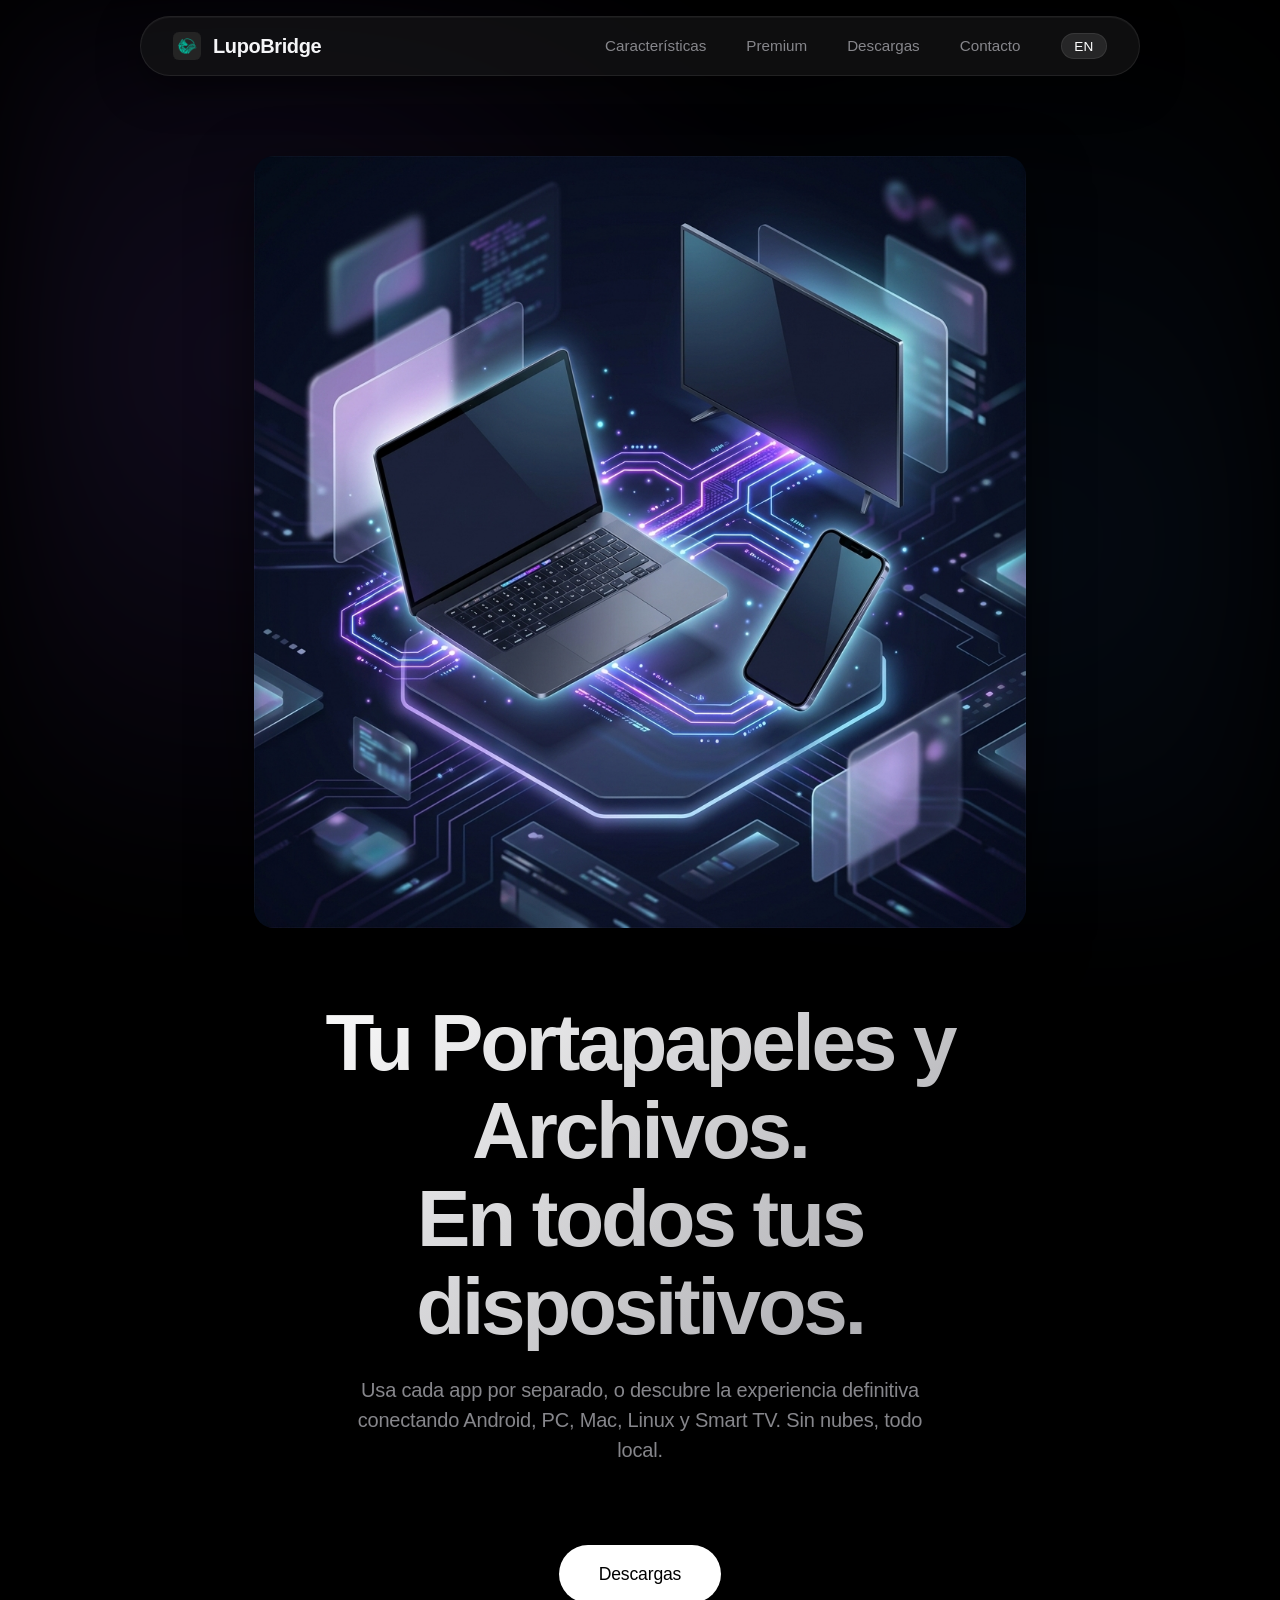
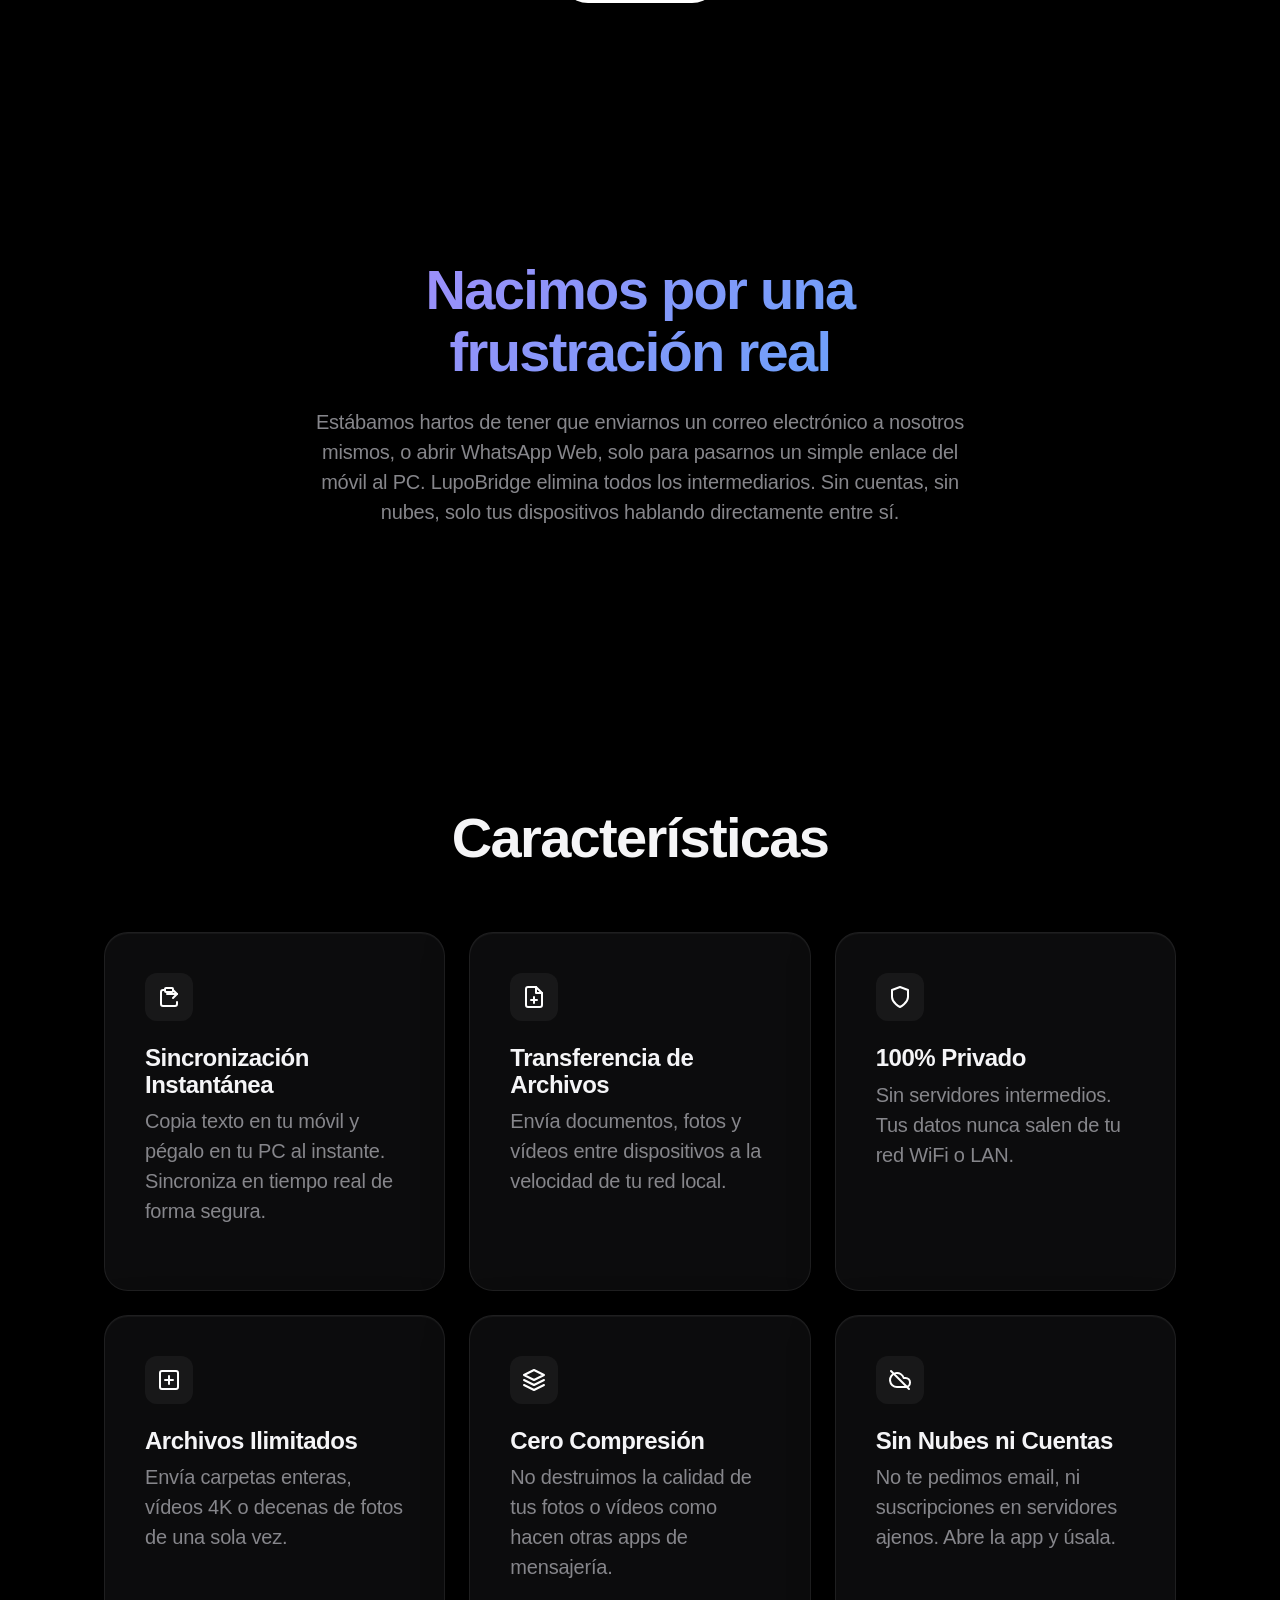
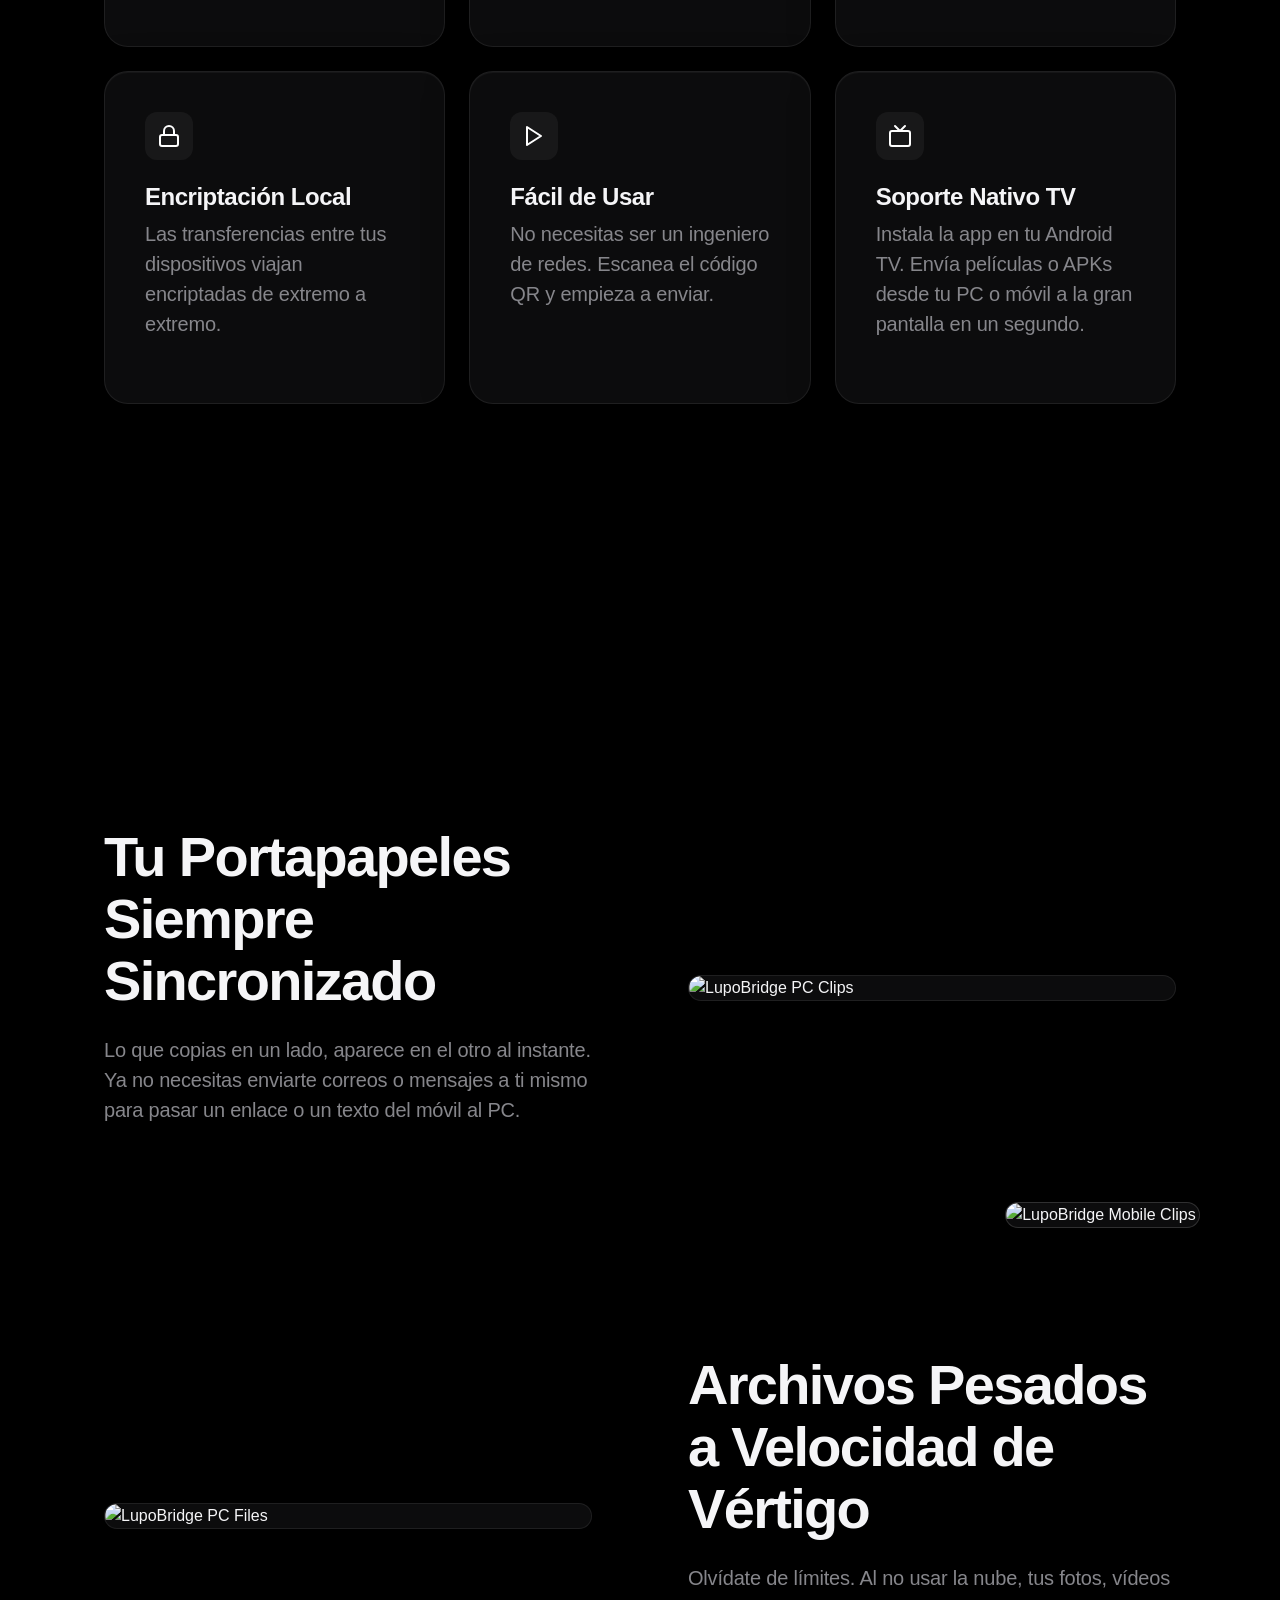
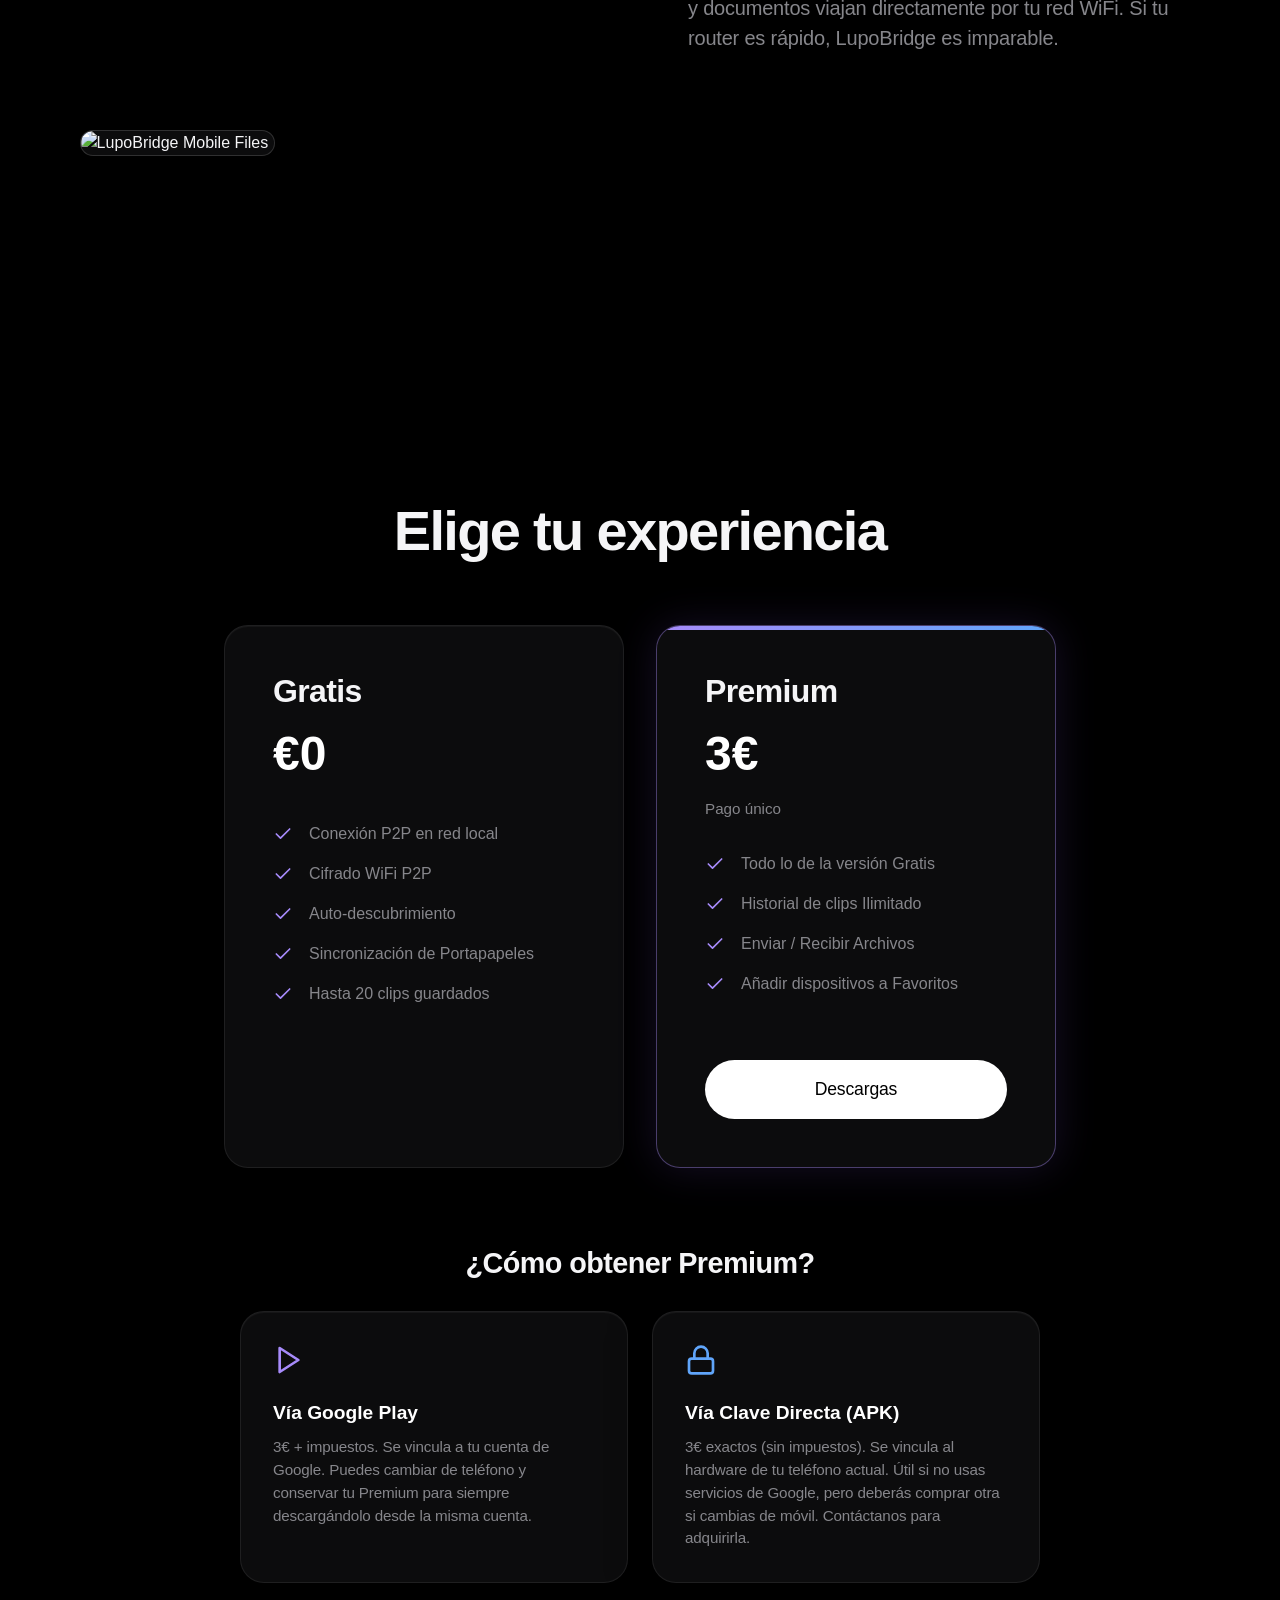
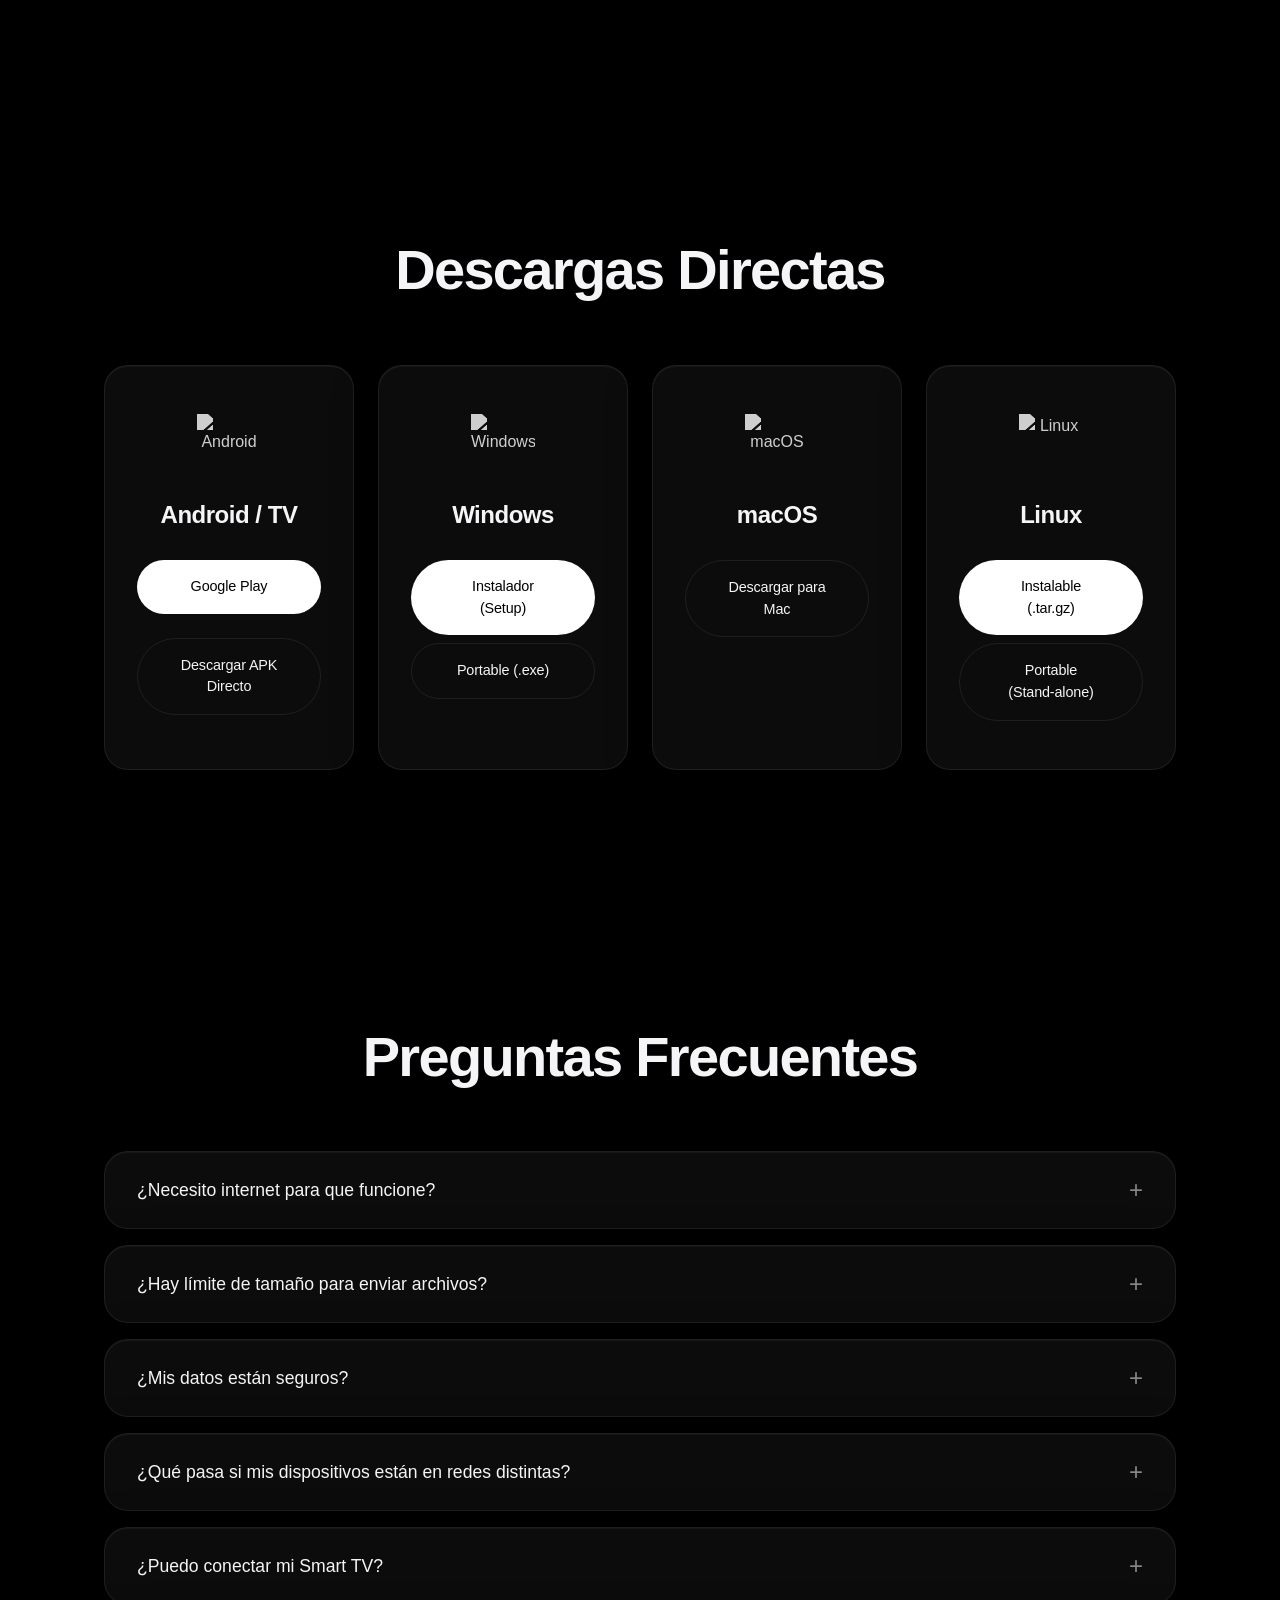
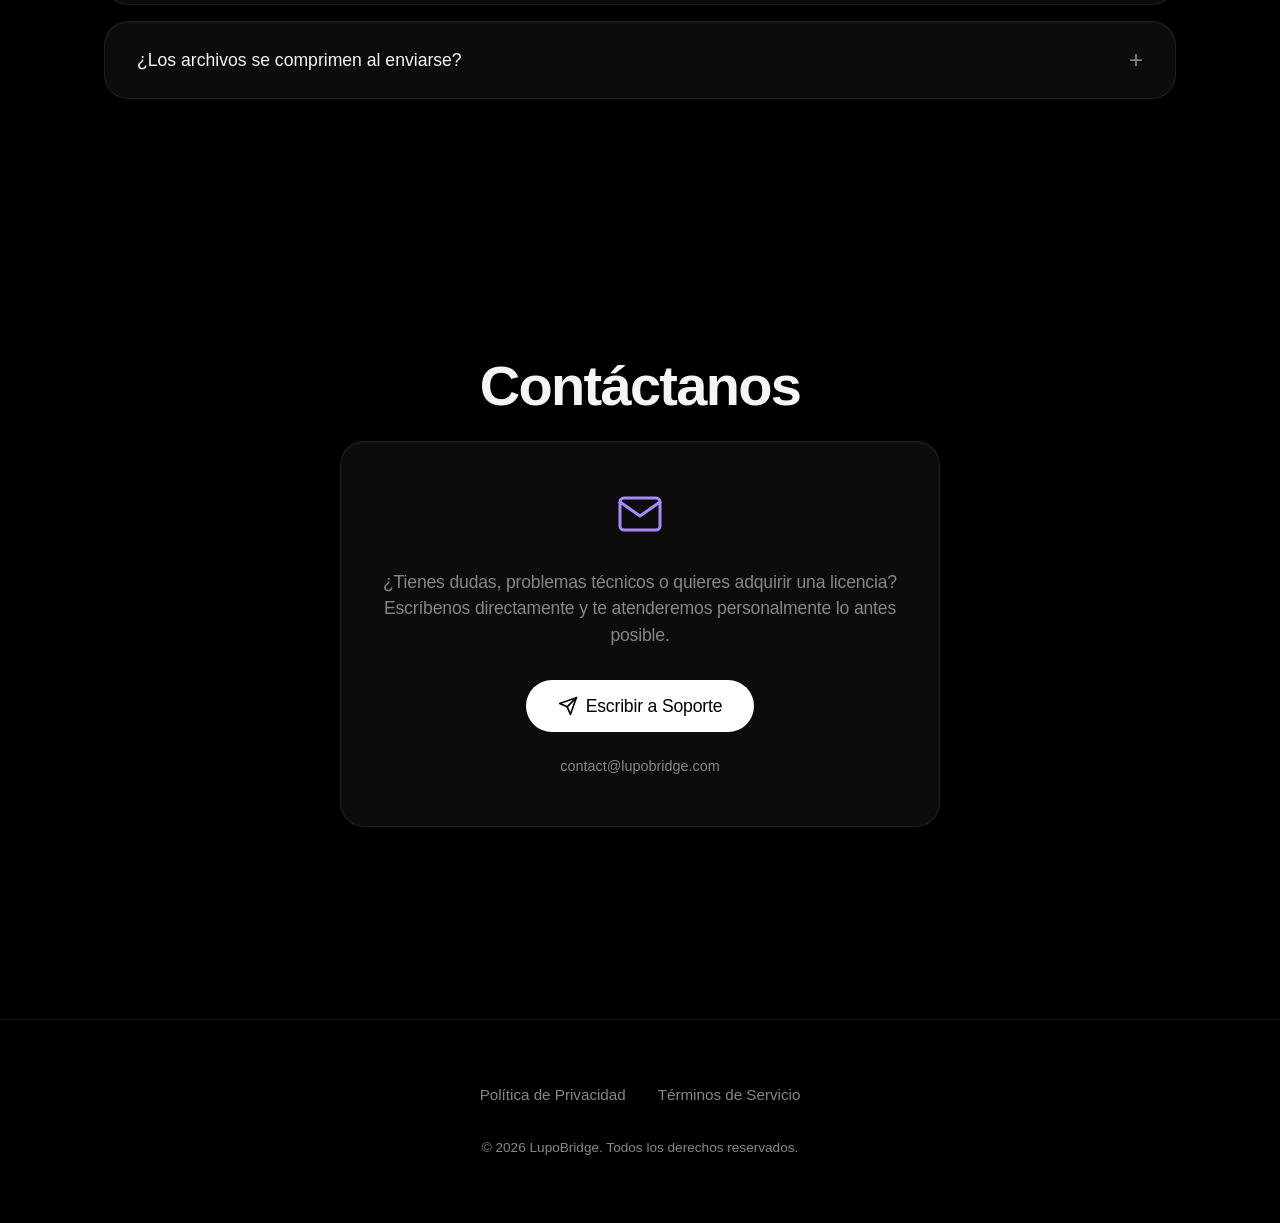
==== commit fcbc41f9: "Add files via upload" ====
--- a/index.html
+++ b/index.html
@@ -6,7 +6,7 @@
   <meta name="viewport" content="width=device-width, initial-scale=1.0" />
   <title>LupoBridge</title>
   <link href="https://fonts.googleapis.com/css2?family=Inter:wght@400;500;600;700&display=swap" rel="stylesheet">
-  <script type="module" crossorigin src="/assets/index-DssOj9zf.js"></script>
+  <script type="module" crossorigin src="/assets/index-BO4CPd4C.js"></script>
   <link rel="stylesheet" crossorigin href="/assets/index-PieC6xb2.css">
 </head>
 <body>
--- a/assets/index-PieC6xb2.css
+++ b/assets/index-PieC6xb2.css
@@ -0,0 +1 @@
+:root{--bg-color:#000;--text-color:#f5f5f7;--text-muted:#86868b;--primary-color:#a78bfa;--primary-hover:#c4b5fd;--secondary-color:#60a5fa;--card-bg:#14141699;--card-border:#ffffff14;--glass-shadow:0 10px 40px #00000080;--font-family:-apple-system, BlinkMacSystemFont, "SF Pro Display", "Inter", "Segoe UI", Roboto, Helvetica, Arial, sans-serif;--transition:all .4s cubic-bezier(.16, 1, .3, 1);--nav-height:60px}*{box-sizing:border-box;margin:0;padding:0}body{font-family:var(--font-family);background-color:var(--bg-color);color:var(--text-color);-webkit-font-smoothing:antialiased;-moz-osx-font-smoothing:grayscale;line-height:1.5;position:relative;overflow-x:hidden}.mesh-bg{z-index:-1;pointer-events:none;filter:blur(60px);background:radial-gradient(circle at 20% 40%,#8b5cf61f,#0000 50%),radial-gradient(circle at 80% 60%,#3b82f614,#0000 50%);width:100vw;height:100vh;animation:15s ease-in-out infinite alternate pulseMesh;position:fixed;top:0;left:0}@keyframes pulseMesh{0%{opacity:.8;transform:scale(1)}to{opacity:1;transform:scale(1.1)}}a{color:inherit;text-decoration:none}img{-webkit-user-select:none;user-select:none;-webkit-user-drag:none}.glass{background:var(--card-bg);-webkit-backdrop-filter:blur(30px);border:1px solid var(--card-border);box-shadow:inset 0 1px 1px #ffffff0d, var(--glass-shadow);border-radius:24px}h1,h2,h3{letter-spacing:-.02em;font-weight:600;line-height:1.1}h1{letter-spacing:-.04em;background:linear-gradient(135deg,#fff 0%,#a1a1a6 100%);-webkit-text-fill-color:transparent;-webkit-background-clip:text;margin-bottom:1.5rem;font-size:5rem}h2{text-align:center;letter-spacing:-.03em;margin-bottom:1.5rem;font-size:3.5rem}h3{margin-bottom:.5rem;font-size:1.5rem}p{color:var(--text-muted);letter-spacing:-.01em;margin-bottom:1.5rem;font-size:1.25rem;font-weight:400}section{max-width:1200px;margin:0 auto;padding:8rem 5%}.navbar{width:90%;max-width:1000px;height:var(--nav-height);z-index:1000;background:#141416b3;border-radius:100px;justify-content:space-between;align-items:center;padding:0 2rem;display:flex;position:fixed;top:1rem;left:50%;transform:translate(-50%)}.logo-container{letter-spacing:-.02em;align-items:center;gap:.75rem;font-size:1.25rem;font-weight:600;display:flex}.logo-container img{border-radius:6px;height:28px}.nav-links{align-items:center;gap:2.5rem;display:flex}.nav-links a{color:var(--text-muted);transition:var(--transition);font-size:.95rem;font-weight:500}.nav-links a:hover{color:var(--text-color)}.lang-btn{border:1px solid var(--card-border);color:#fff;cursor:pointer;transition:var(--transition);background:#ffffff1a;border-radius:100px;padding:.3rem .8rem;font-size:.85rem;font-weight:500}.lang-btn:hover{background:#fff3}.hero{text-align:center;min-height:100vh;padding-top:calc(var(--nav-height) + 6rem);flex-direction:column;justify-content:center;align-items:center;max-width:900px;display:flex}.hero-image-wrapper{width:100%;max-width:800px;margin-bottom:4rem}.hero-image{border-radius:20px;width:100%;height:auto;box-shadow:0 20px 60px #0009}.cta-group{gap:1.5rem;margin-top:3rem;display:flex}.btn{cursor:pointer;transition:var(--transition);letter-spacing:-.01em;border:none;border-radius:100px;justify-content:center;align-items:center;gap:.5rem;padding:1rem 2.5rem;font-size:1.1rem;font-weight:500;display:inline-flex}.btn-primary{color:#000;background:#fff}.btn-primary:hover{transform:scale(1.02);box-shadow:0 0 20px #ffffff4d}.btn-outline{color:var(--text-color);border:1px solid var(--card-border);background:0 0}.btn-outline:hover{background:#ffffff1a}#manifesto{text-align:center;max-width:800px}#manifesto h2{background:linear-gradient(135deg,#a78bfa 0%,#60a5fa 100%);-webkit-text-fill-color:transparent;-webkit-background-clip:text}.bento-grid{grid-template-columns:repeat(auto-fit,minmax(280px,1fr));gap:1.5rem;margin-top:4rem;display:grid}.bento-card{transition:var(--transition);flex-direction:column;padding:2.5rem;display:flex}.bento-card:hover{border-color:#fff3;transform:translateY(-5px)scale(1.01)}.bento-icon{color:#fff;background:#ffffff0d;border-radius:12px;justify-content:center;align-items:center;width:48px;height:48px;margin-bottom:1.5rem;display:flex}.bento-icon svg{width:24px;height:24px}.showcase-row{align-items:center;gap:6rem;margin-top:8rem;margin-bottom:8rem;display:flex}.showcase-row.reverse{flex-direction:row-reverse}.showcase-text{flex:1}.showcase-text h2{text-align:left}.showcase-composition{flex:1;justify-content:center;align-items:center;min-height:400px;display:flex;position:relative}.img-back{border:1px solid var(--card-border);border-radius:20px;width:100%;max-width:500px;box-shadow:0 20px 40px #00000080}.img-front{border:1px solid #ffffff26;border-radius:24px;width:40%;max-width:200px;position:absolute;bottom:-10%;right:-5%;box-shadow:0 30px 60px #0009}.showcase-row.reverse .img-front{left:-5%;right:auto}.floating-slow{animation:8s ease-in-out infinite float}.floating-fast{animation:5s ease-in-out infinite float}.pricing-cards{flex-wrap:wrap;justify-content:center;gap:2rem;margin-top:4rem;display:flex}.pricing-card{flex-direction:column;flex:1;min-width:300px;max-width:400px;padding:3rem;display:flex}.pricing-card.premium{border:1px solid #a78bfa66;position:relative;overflow:hidden;box-shadow:0 0 40px #8b5cf626}.pricing-card.premium:before{content:"";background:linear-gradient(90deg,#a78bfa,#60a5fa);height:4px;position:absolute;top:0;left:0;right:0}.pricing-card h3{margin-bottom:.5rem;font-size:2rem}.pricing-price{color:#fff;margin-bottom:2rem;font-size:3rem;font-weight:700}.pricing-features{flex-grow:1;margin-bottom:3rem;list-style:none}.pricing-features li{color:var(--text-muted);align-items:center;gap:1rem;margin-bottom:1rem;display:flex}.pricing-features li svg{color:var(--primary-color);flex-shrink:0}.downloads-grid{grid-template-columns:repeat(auto-fit,minmax(240px,1fr));gap:1.5rem;margin-top:4rem;display:grid}.download-card{text-align:center;flex-direction:column;align-items:center;gap:1.5rem;padding:3rem 2rem;display:flex}.os-icon{filter:brightness(0)invert();opacity:.8;width:64px;height:64px}.faq-container{flex-direction:column;gap:1rem;margin-top:4rem;display:flex}.faq-item{transition:var(--transition);overflow:hidden}.faq-question{text-align:left;width:100%;color:var(--text-color);cursor:pointer;background:0 0;border:none;justify-content:space-between;align-items:center;padding:1.5rem 2rem;font-size:1.1rem;font-weight:500;display:flex}.faq-icon{color:var(--text-muted);font-size:1.5rem;transition:transform .3s}.faq-answer{max-height:0;padding:0 2rem;transition:max-height .3s,padding .3s;overflow:hidden}.faq-item.active .faq-answer{max-height:200px;padding:0 2rem 1.5rem}.faq-item.active .faq-icon{transform:rotate(45deg)}.contact-form{flex-direction:column;gap:1.5rem;max-width:600px;margin:4rem auto 0;padding:3rem;display:flex}.form-group{flex-direction:column;gap:.5rem;display:flex}.form-group label{color:var(--text-muted);font-size:.9rem;font-weight:500}.form-control{border:1px solid var(--card-border);color:var(--text-color);font-family:var(--font-family);transition:var(--transition);background:#ffffff0d;border-radius:12px;padding:1rem;font-size:1rem}.form-control:focus{border-color:var(--primary-color);background:#ffffff1a;outline:none}footer{text-align:center;border-top:1px solid var(--card-border);margin-top:4rem;padding:4rem 5%}.footer-links{justify-content:center;gap:2rem;margin-bottom:2rem;display:flex}.footer-links a{color:var(--text-muted);transition:var(--transition);font-size:.95rem}.footer-links a:hover{color:var(--text-color)}.copyright{color:var(--text-muted);font-size:.85rem}.legal-content{padding-top:calc(var(--nav-height) + 4rem)}.legal-content h1{text-align:left;margin-bottom:2rem;font-size:3rem}.legal-content h2{text-align:left;margin-top:3rem;margin-bottom:1rem;font-size:1.8rem}.legal-content p,.legal-content ul{margin-bottom:1.5rem;font-size:1.1rem}.legal-content ul{color:var(--text-muted);padding-left:2rem}.legal-content li{margin-bottom:.5rem}@media (width<=1024px){h1{font-size:3.5rem}h2{font-size:2.5rem}.showcase-row,.showcase-row.reverse{flex-direction:column;gap:3rem}}@media (width<=768px){h1{font-size:2.5rem}h2{font-size:2rem}p{font-size:1.1rem}section{padding:5rem 5%}.navbar{width:95%;padding:0 1rem}.nav-links{display:none}}
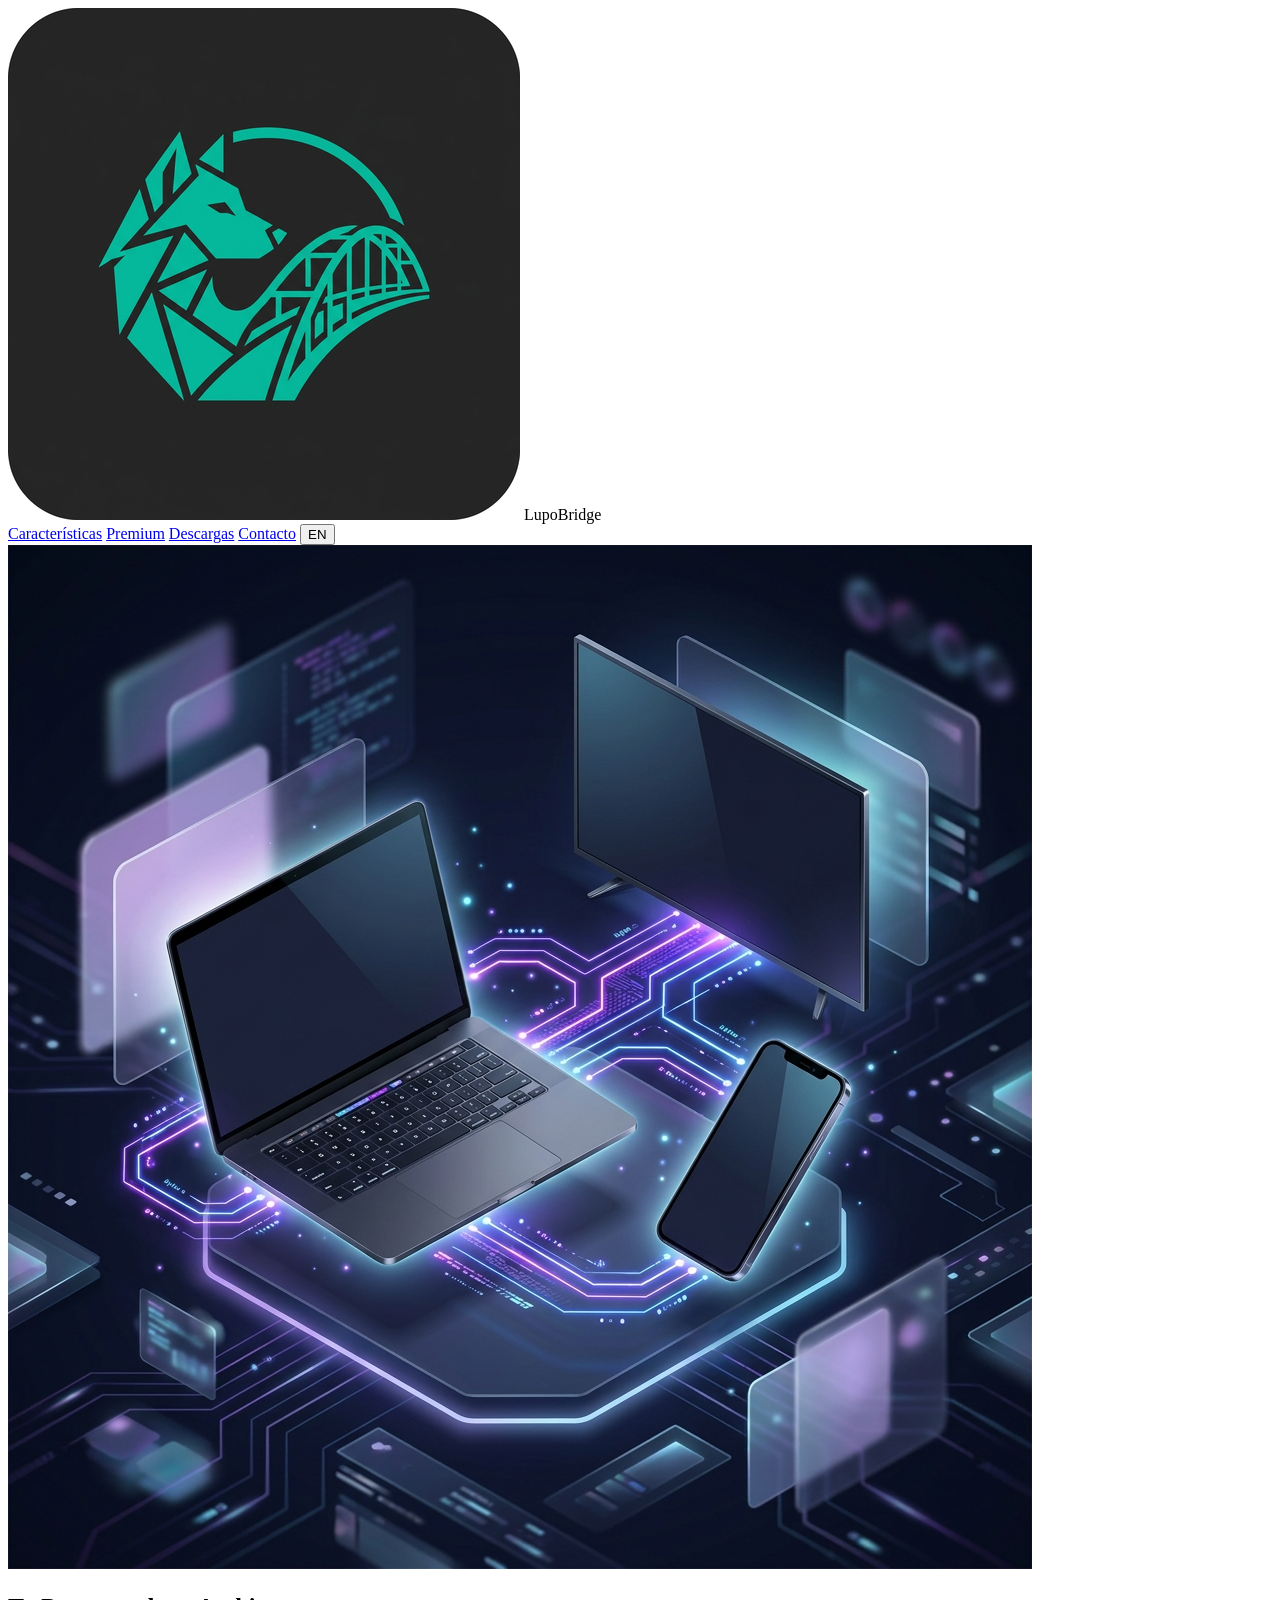
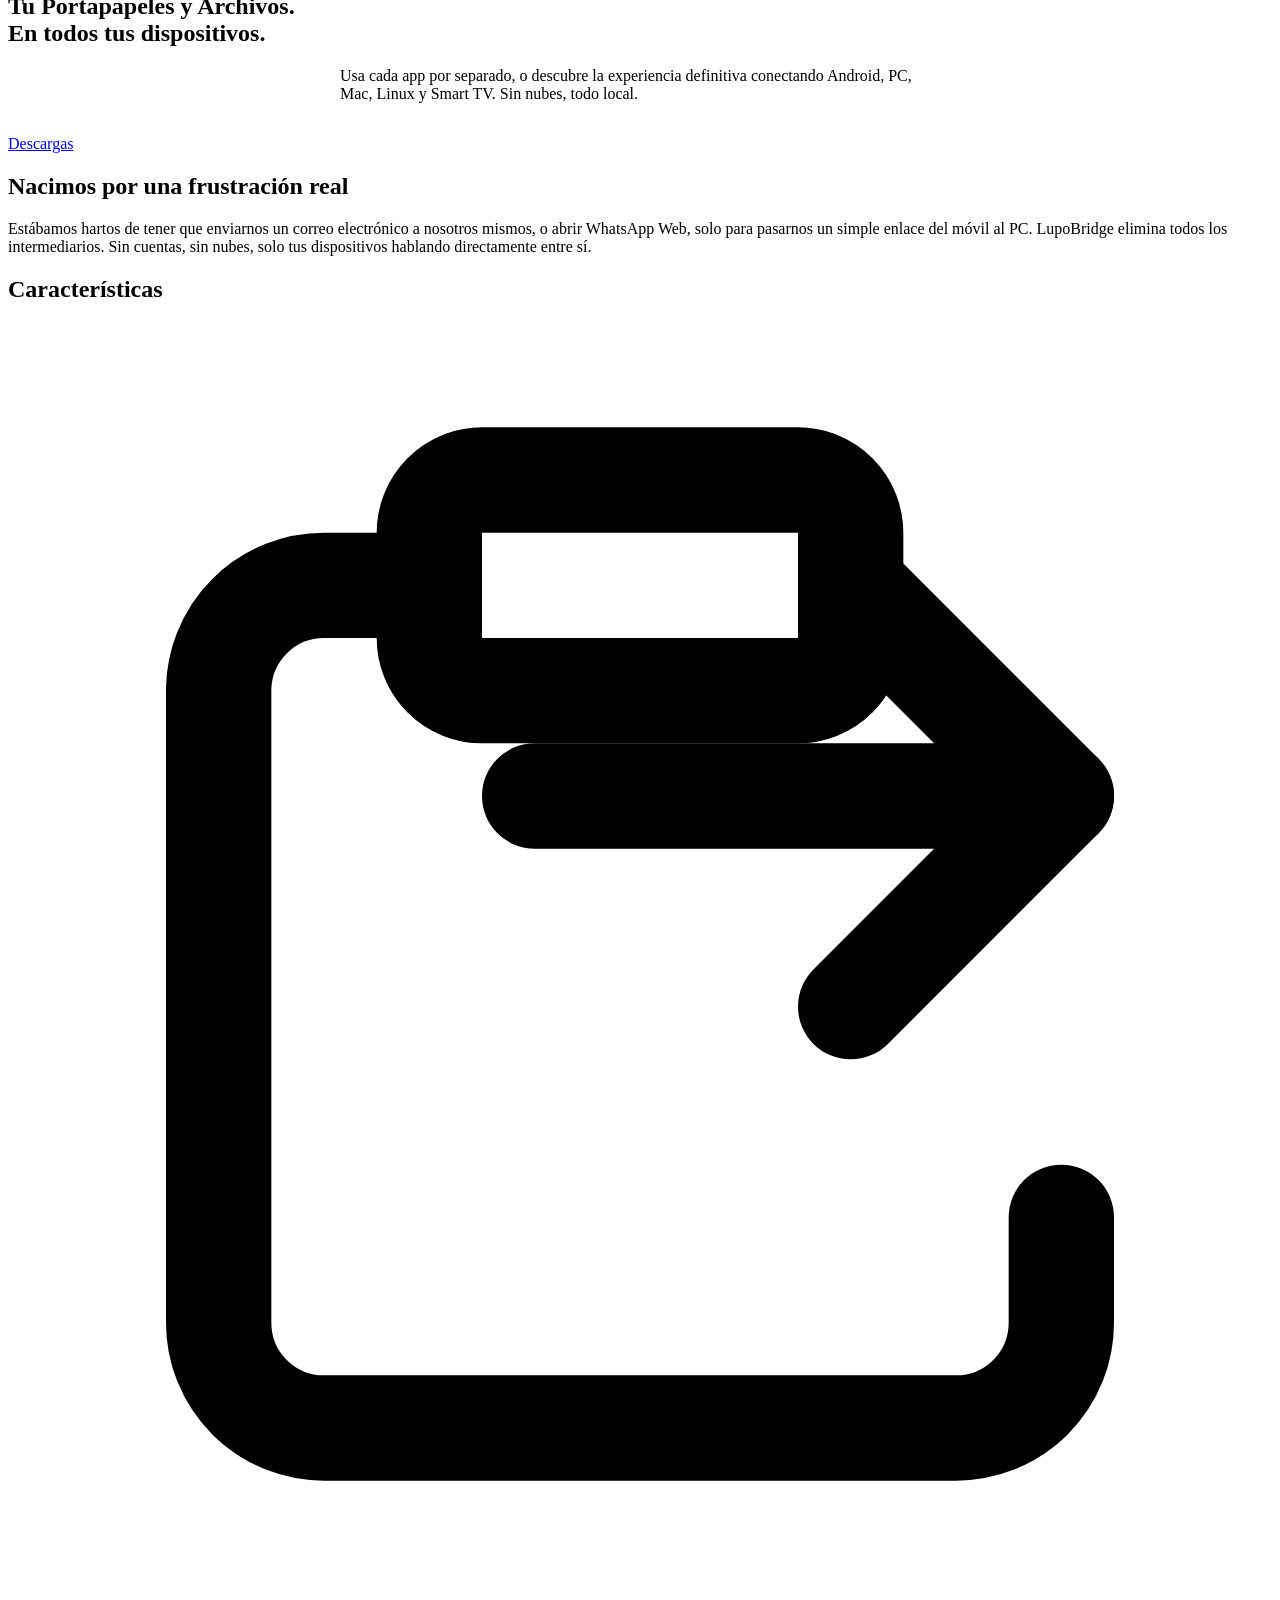
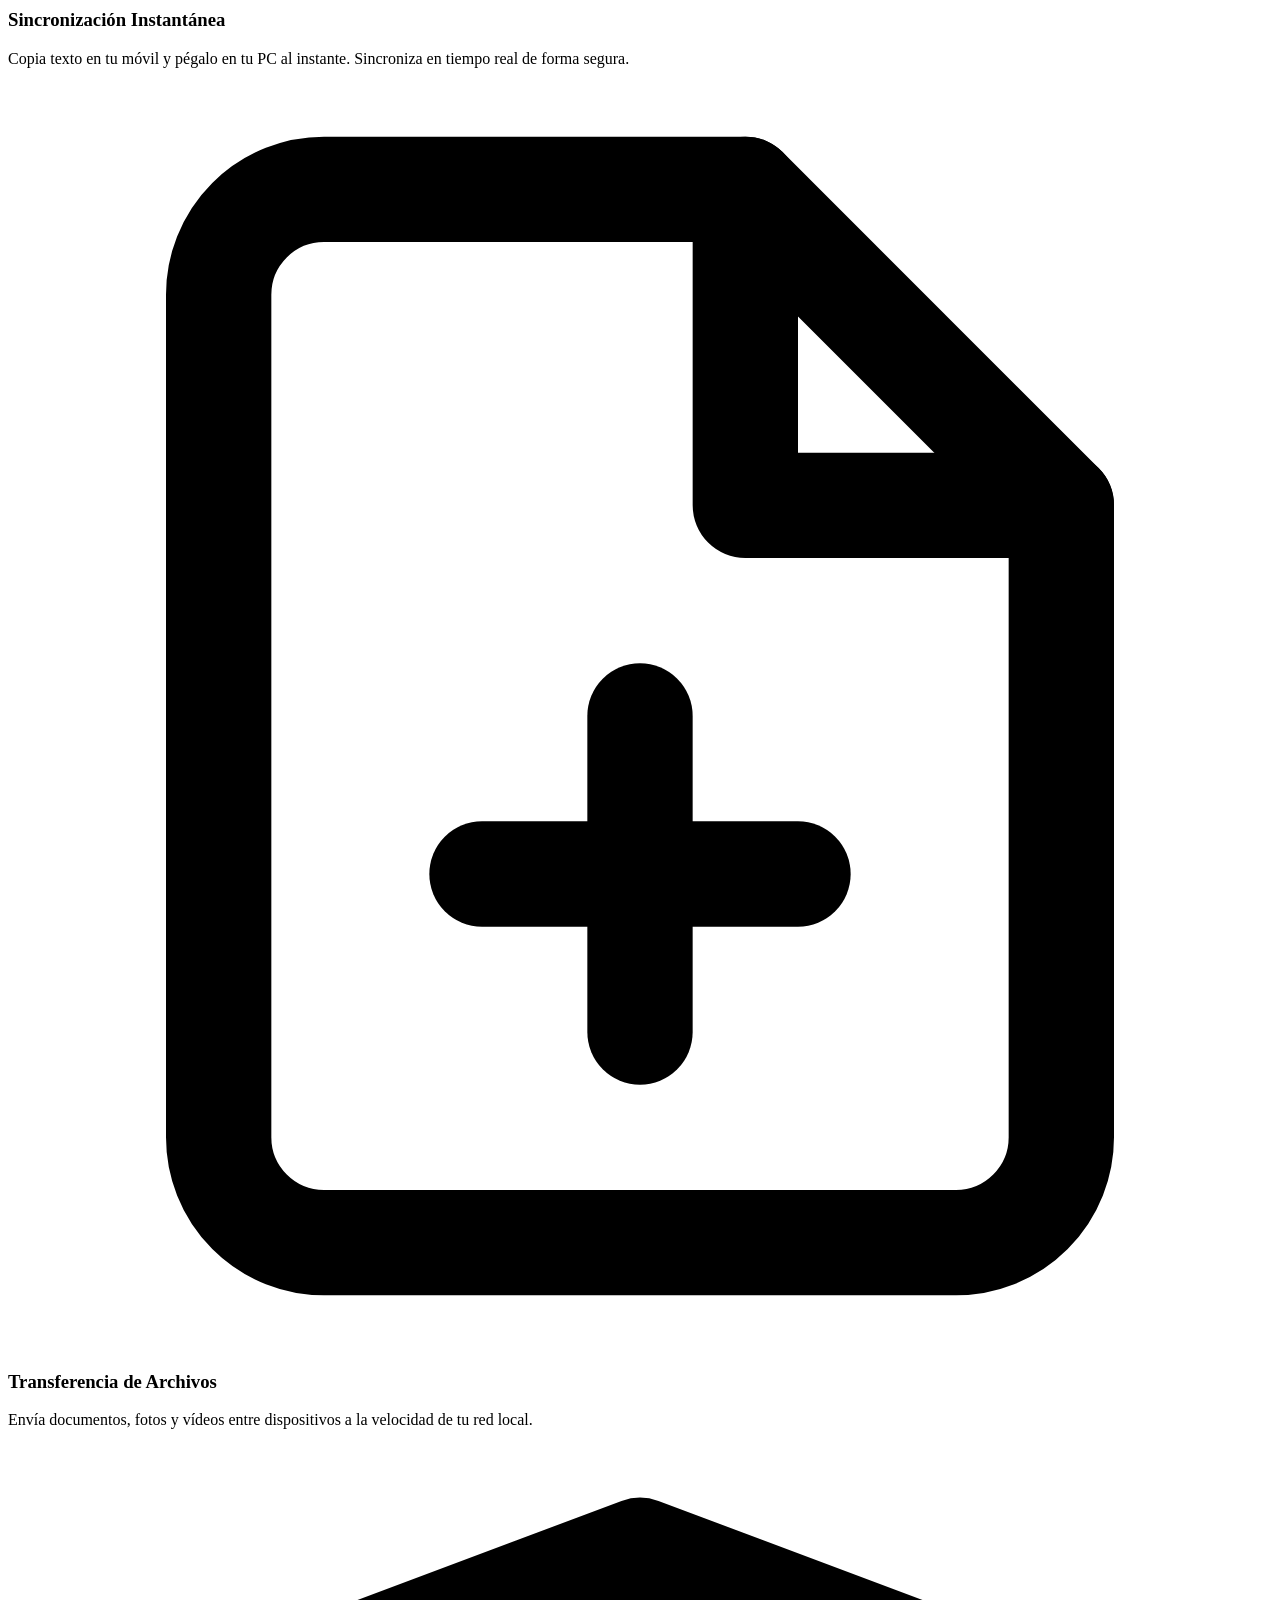
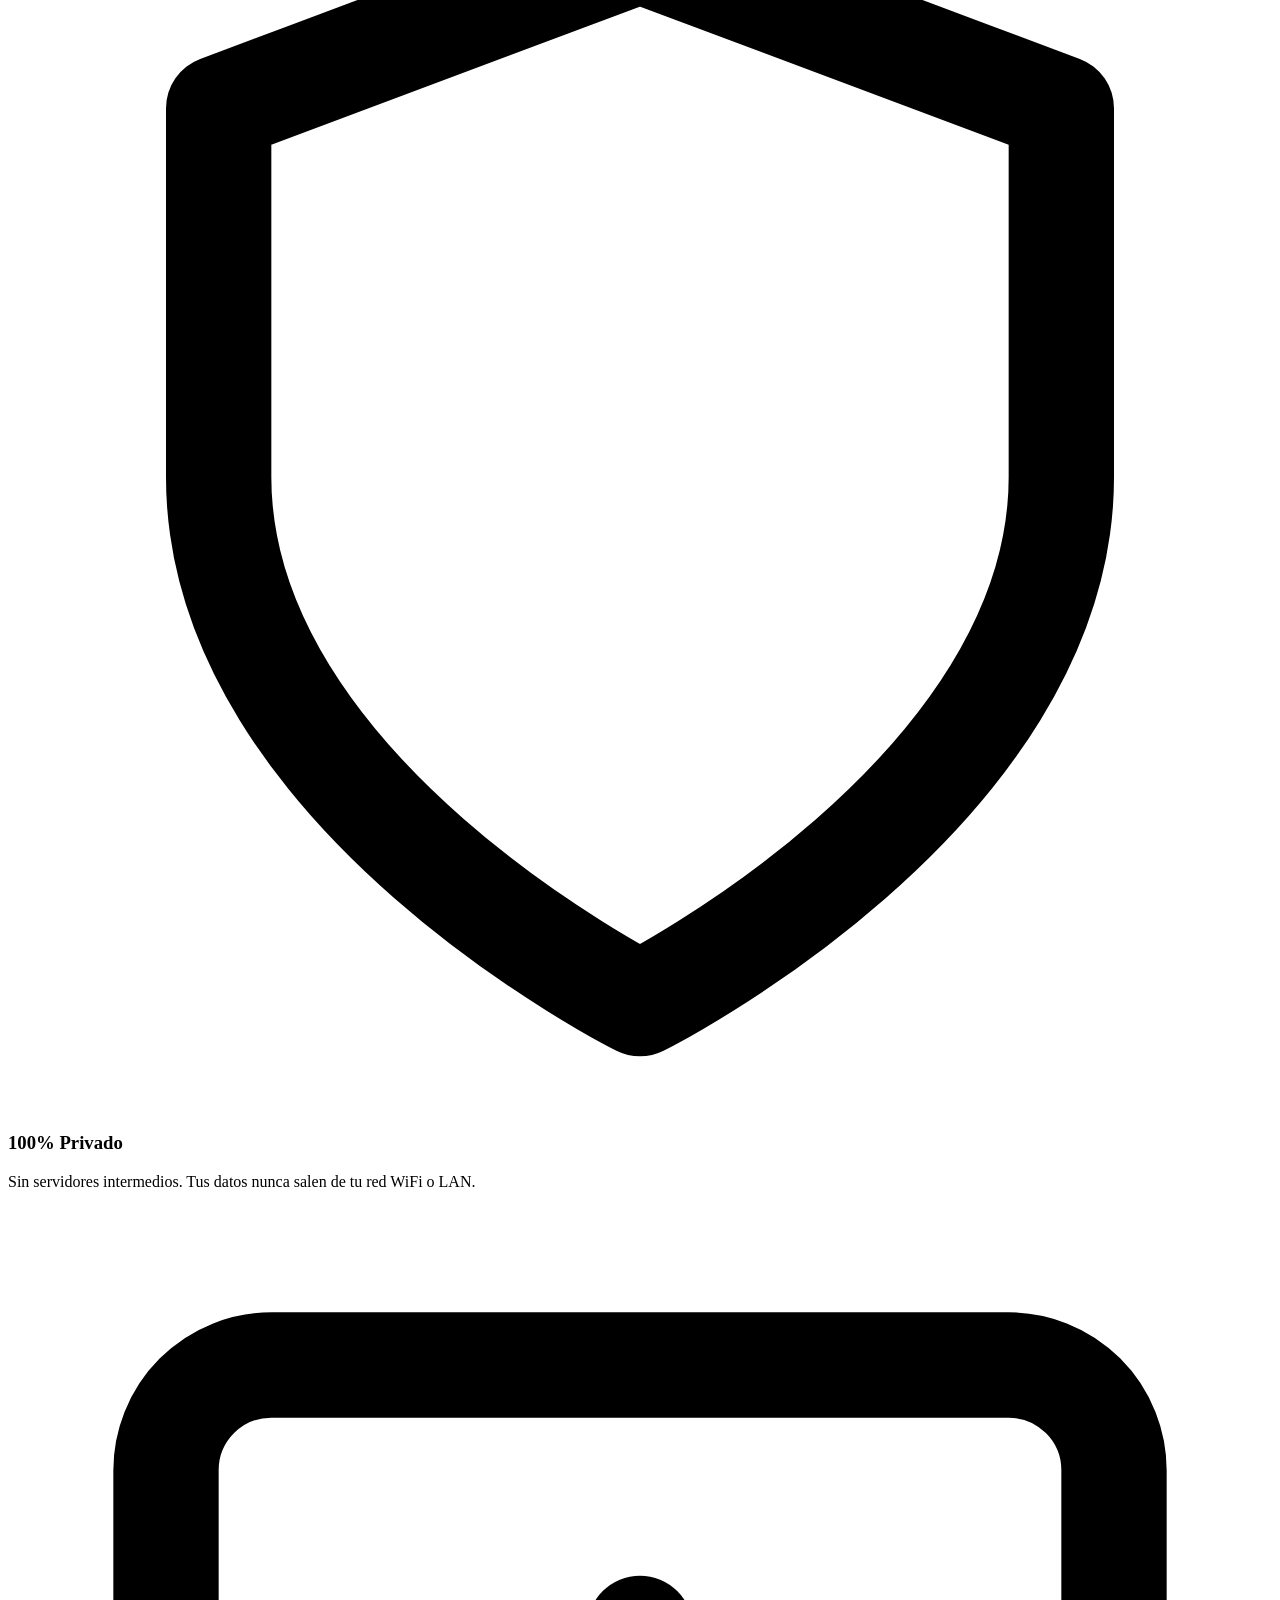
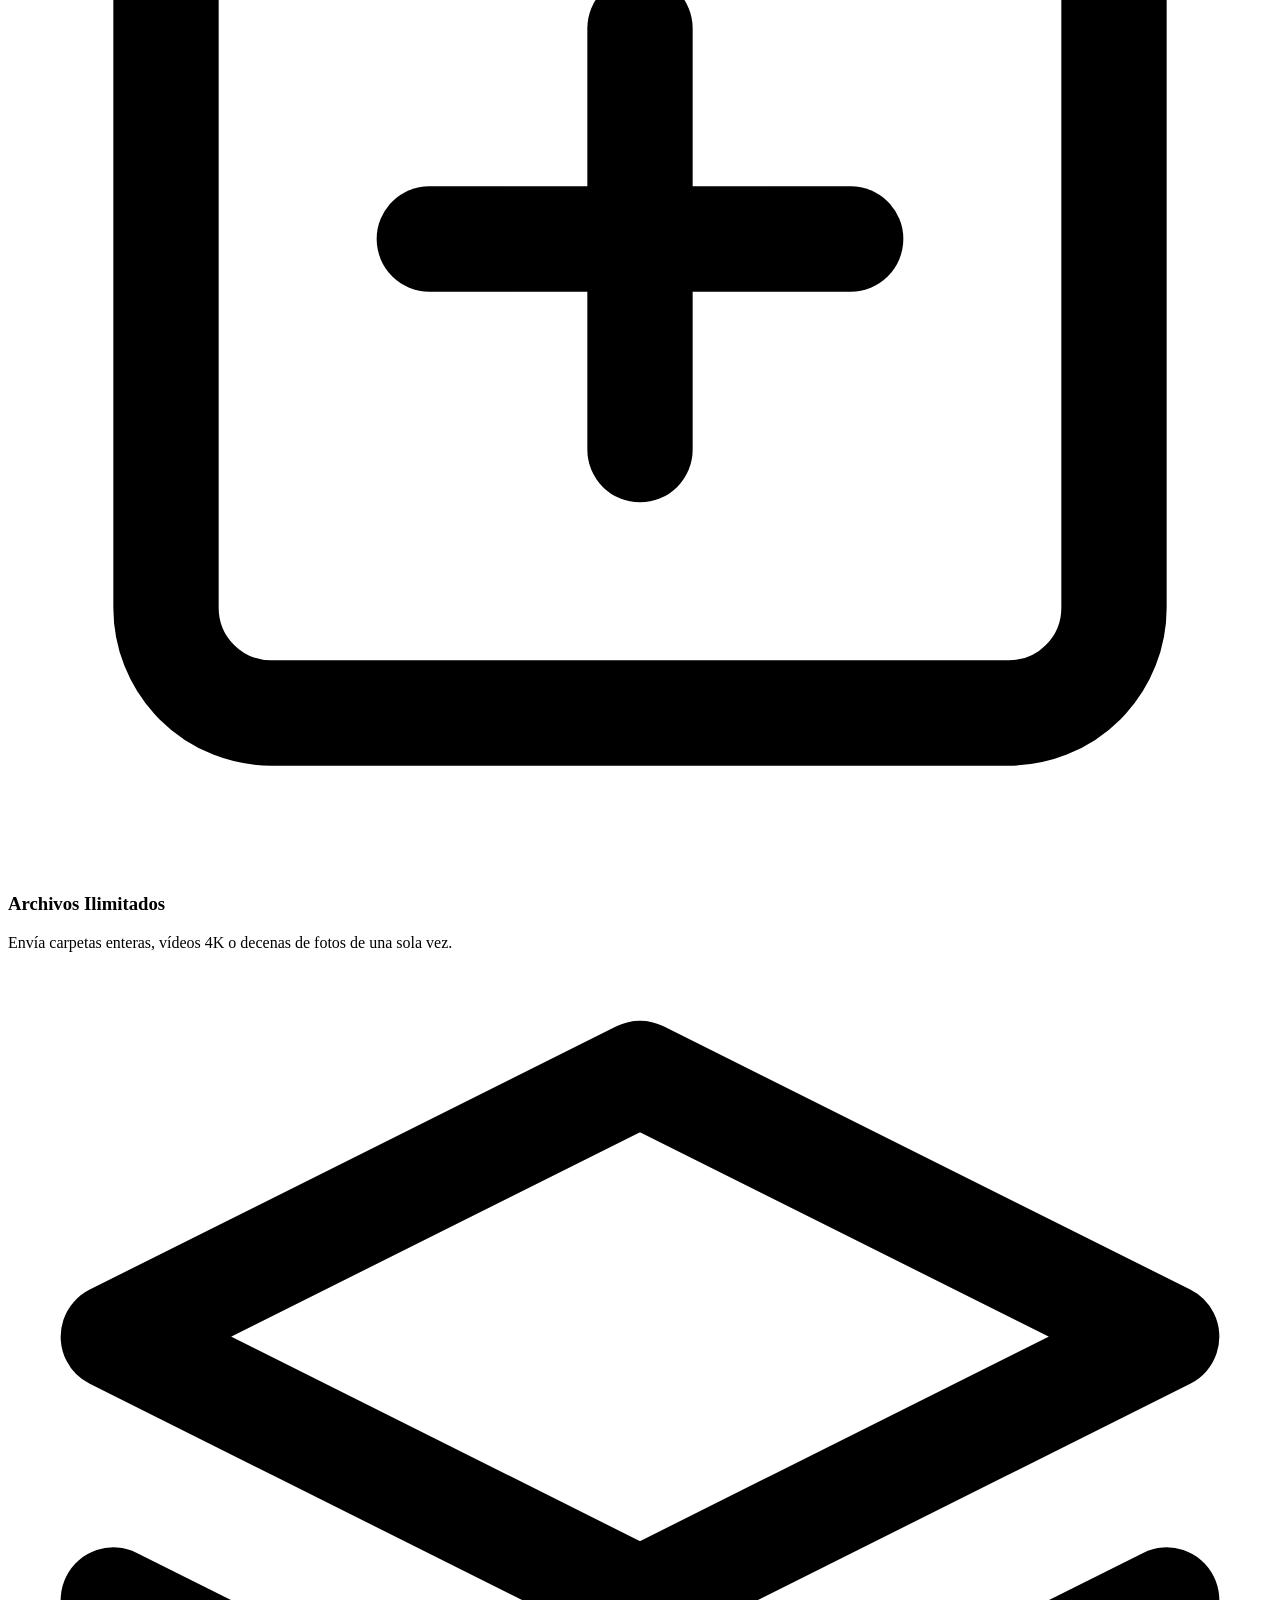
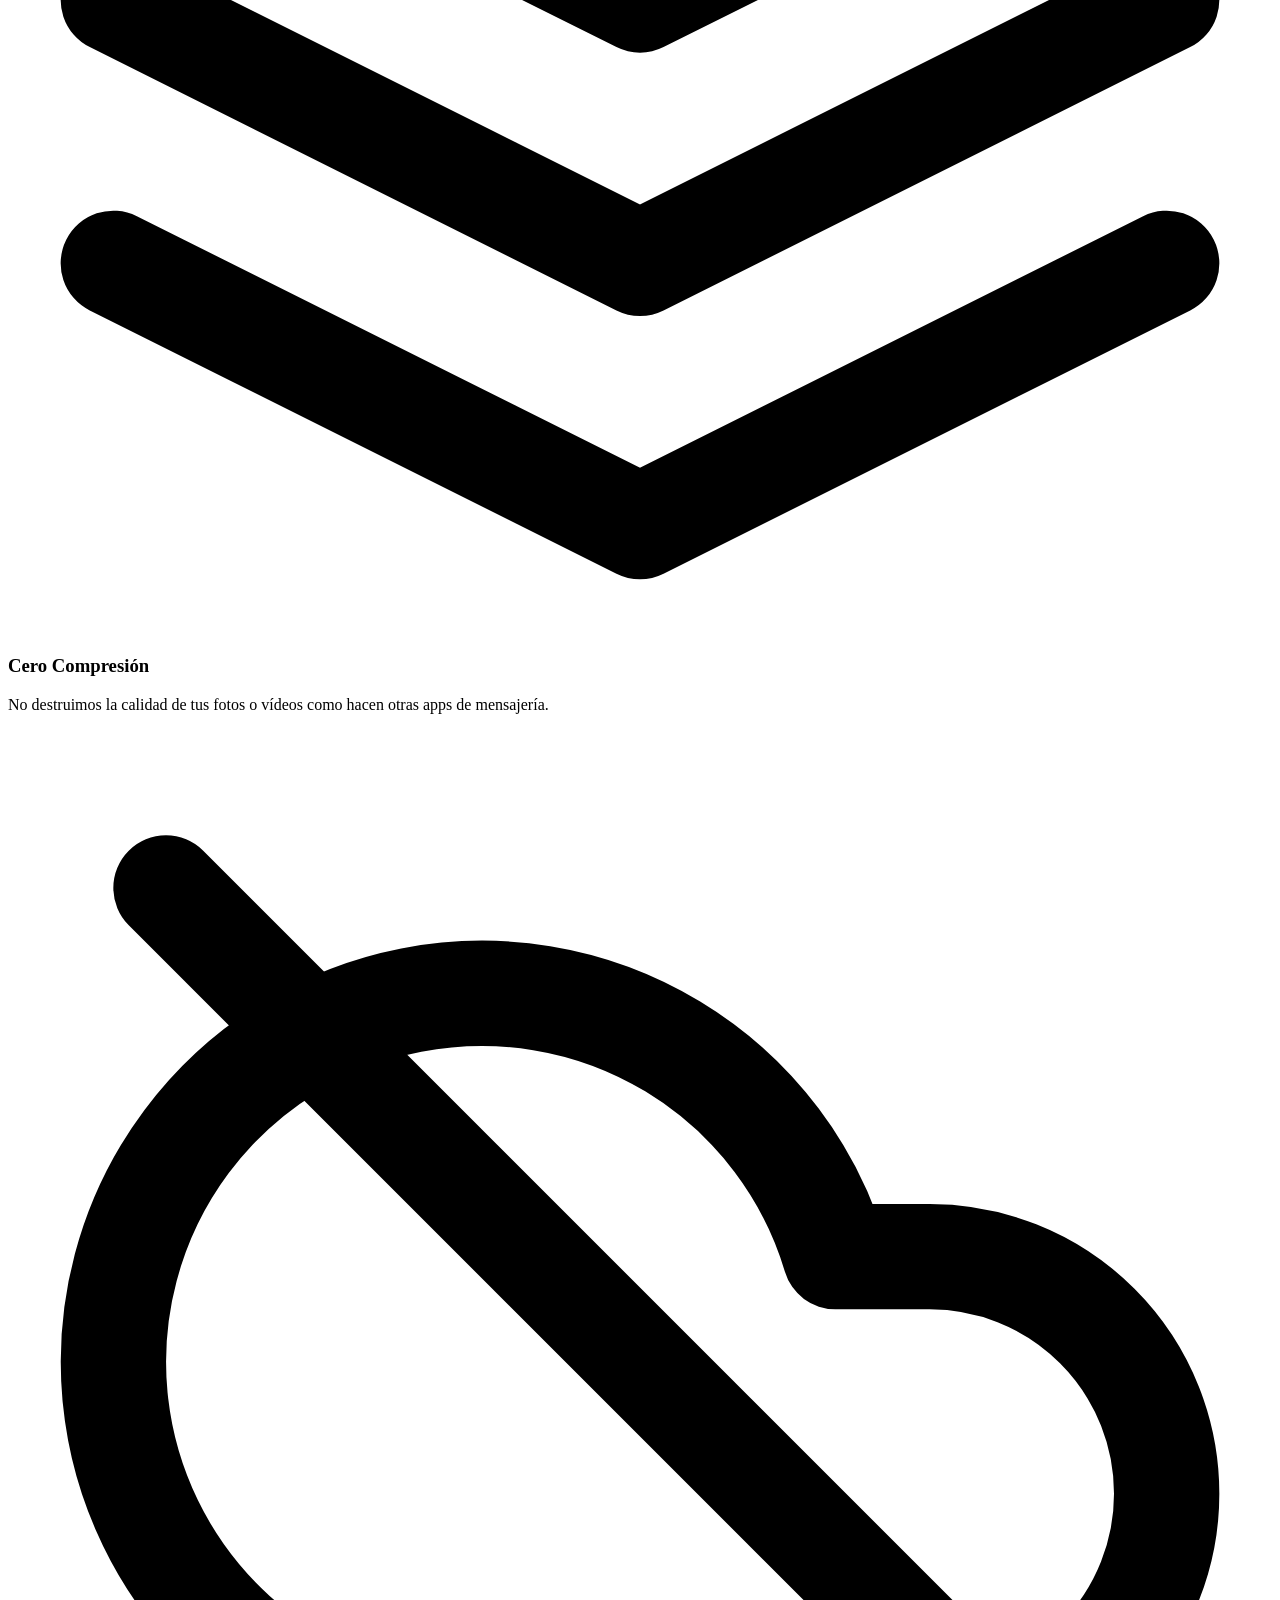
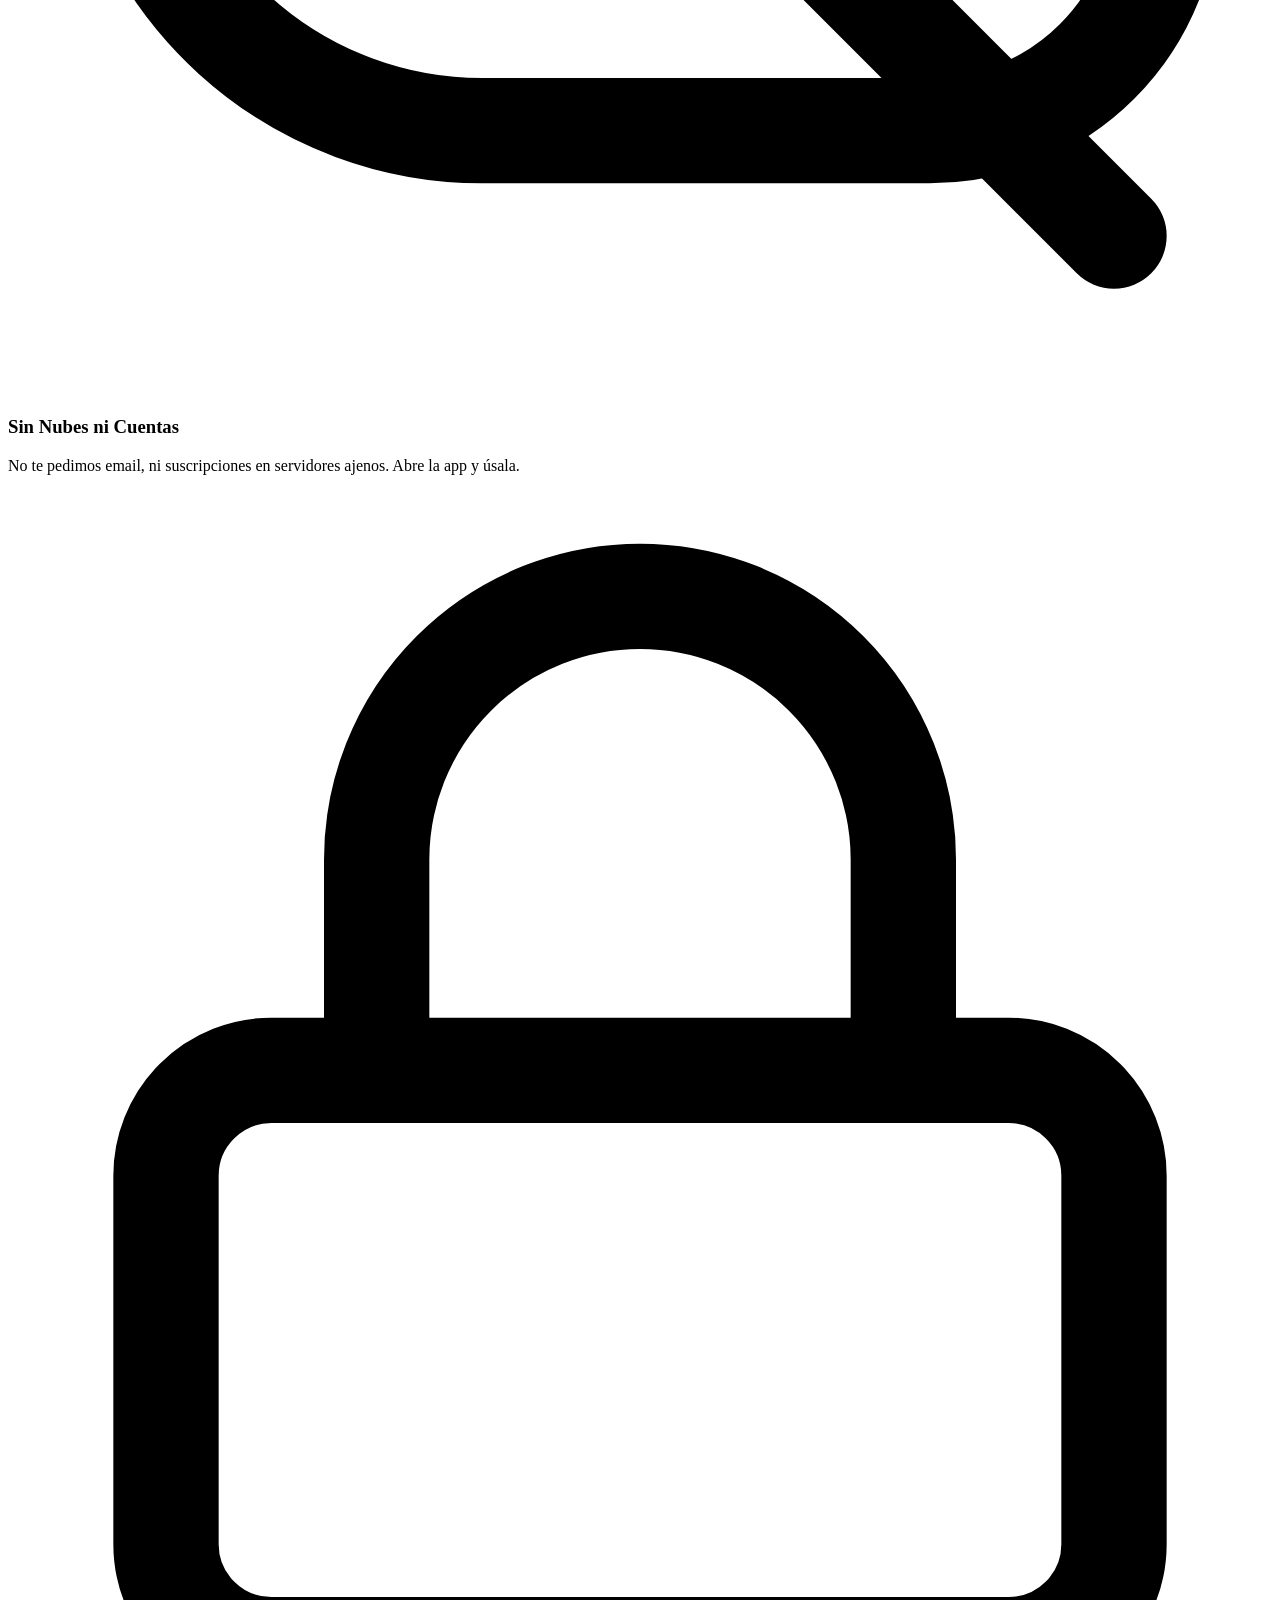
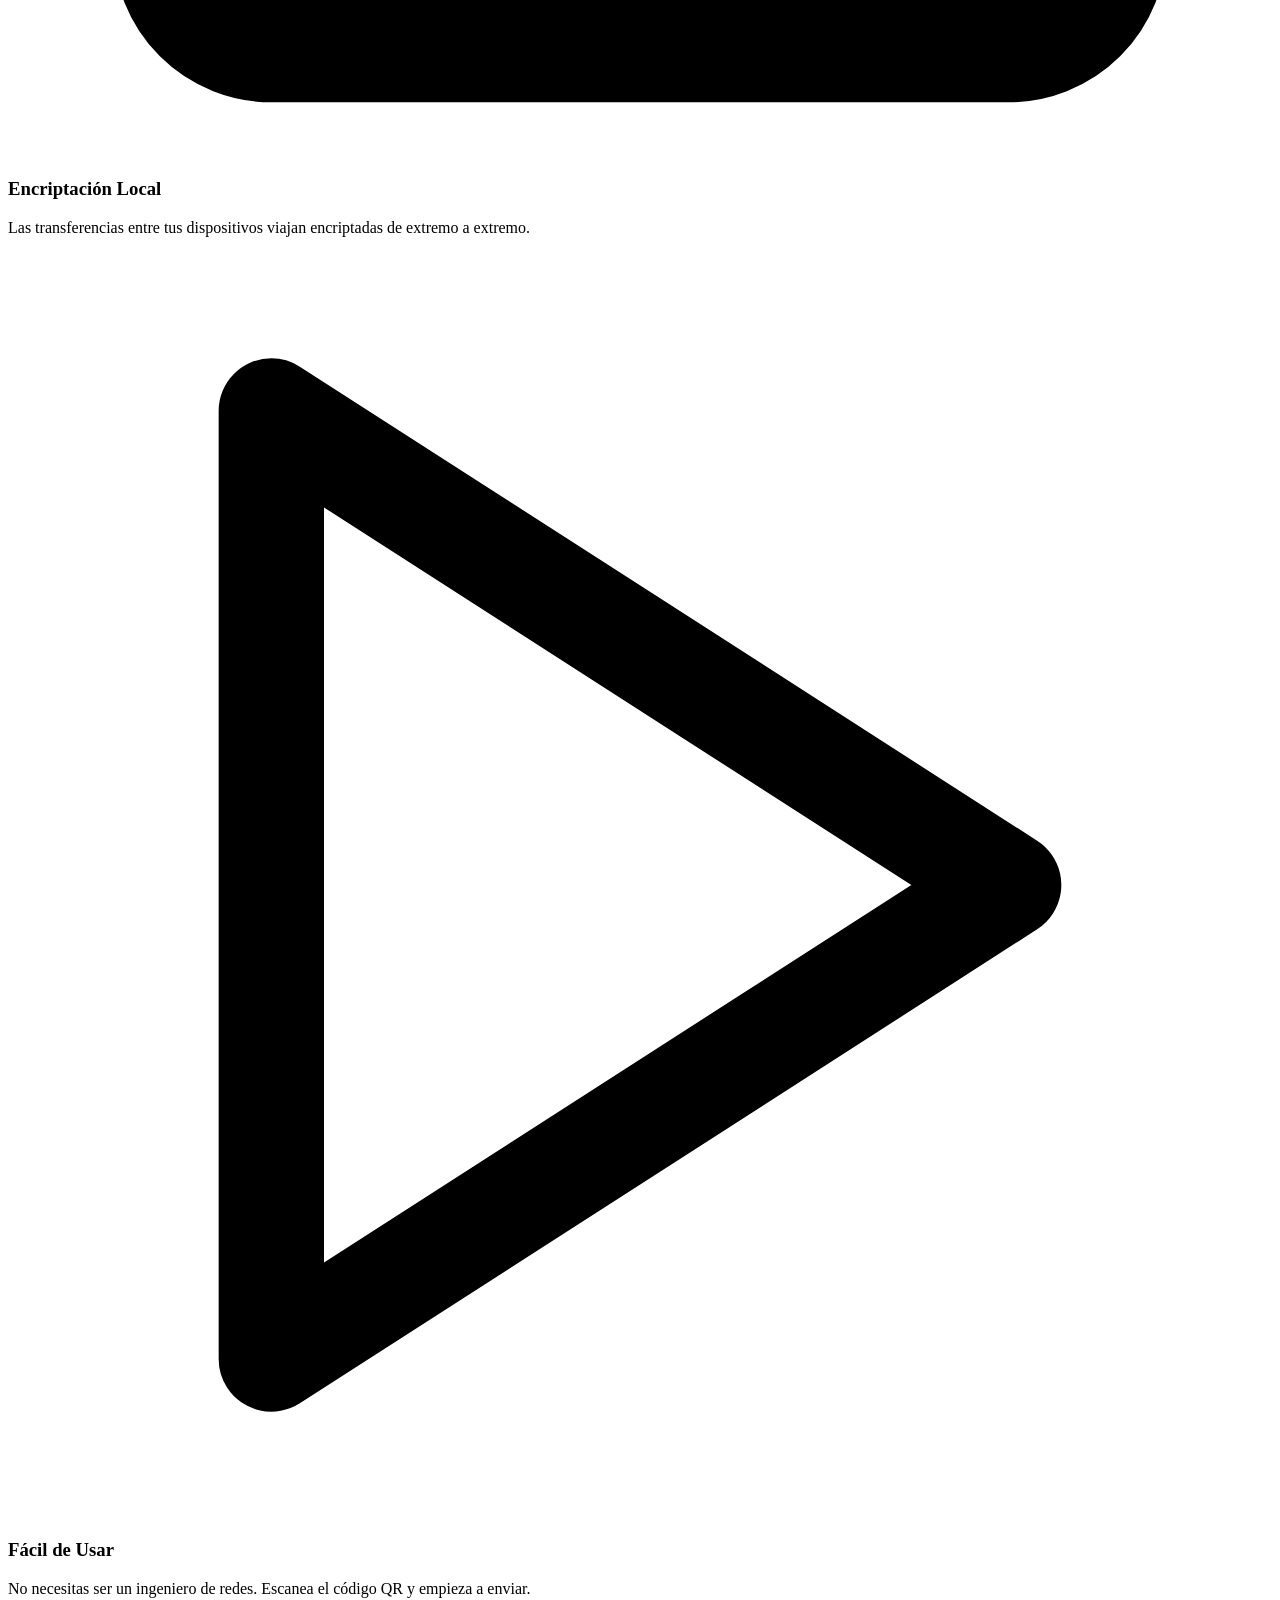
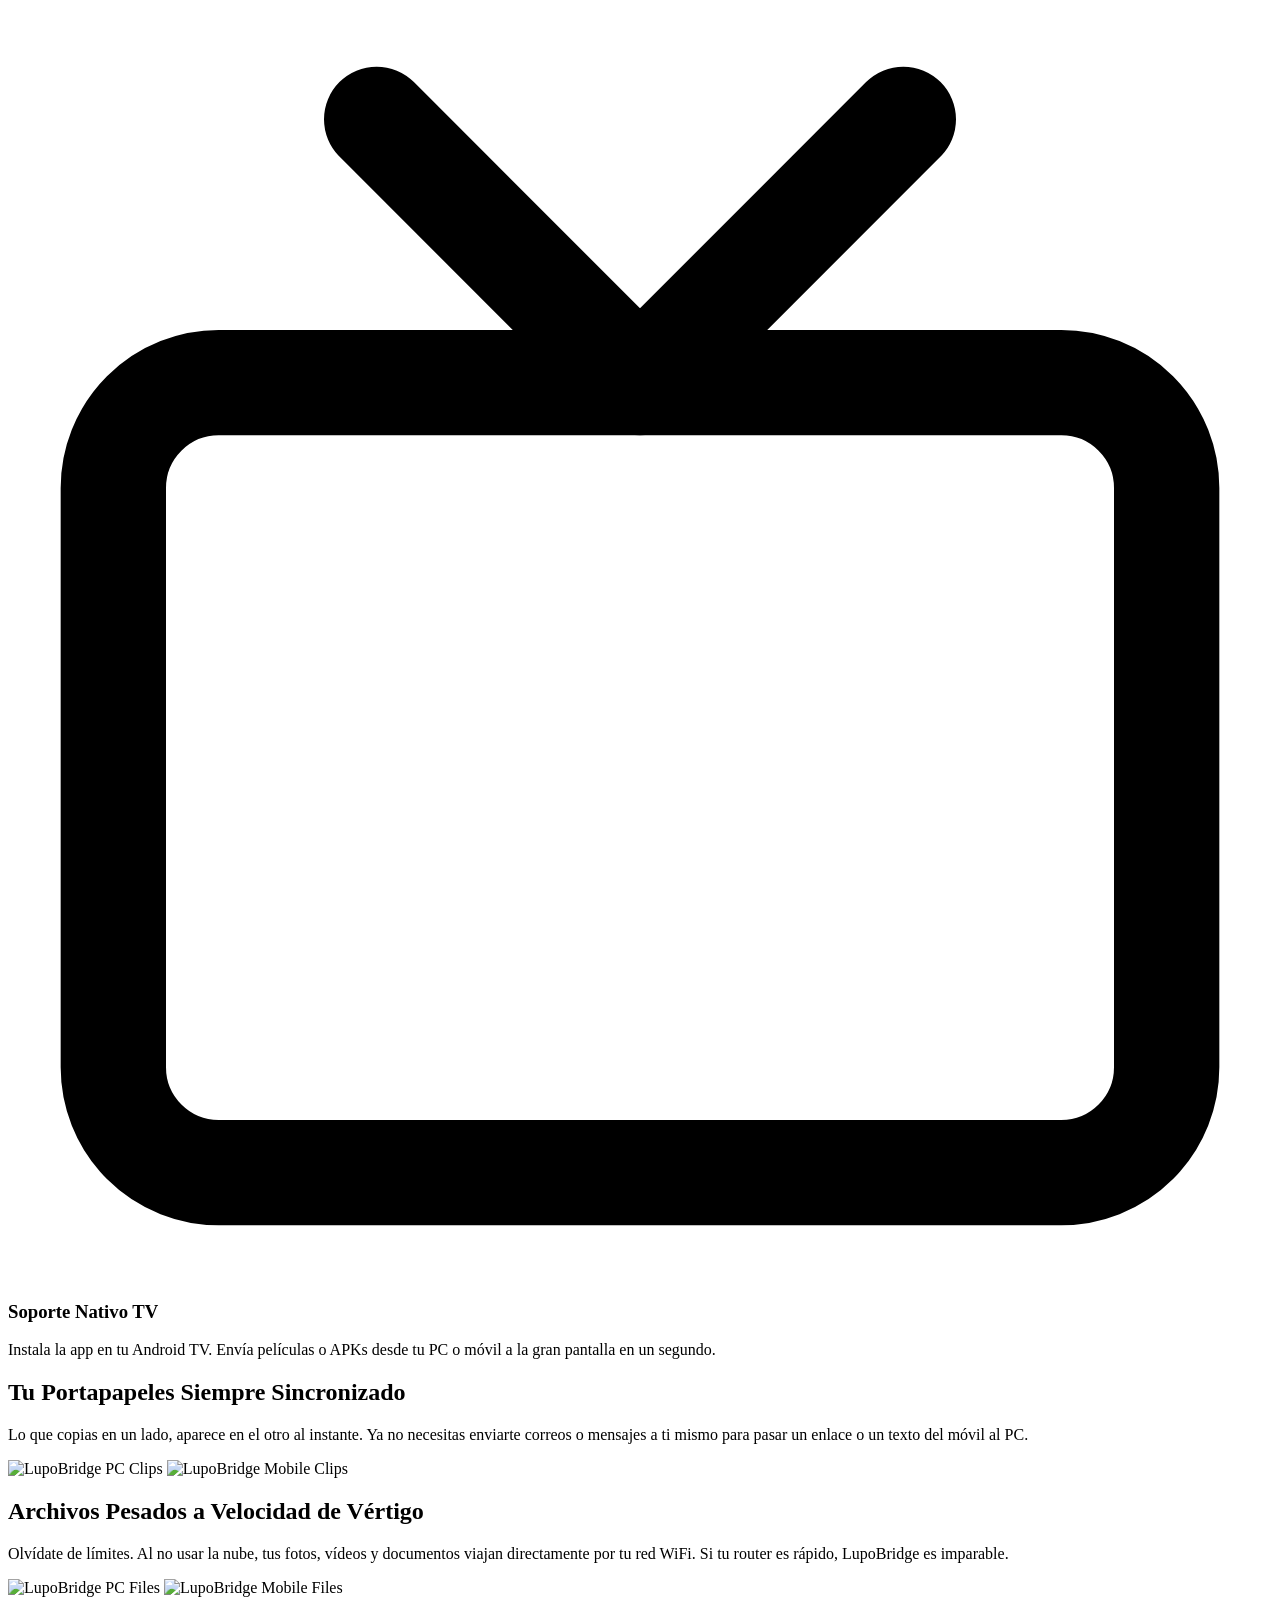
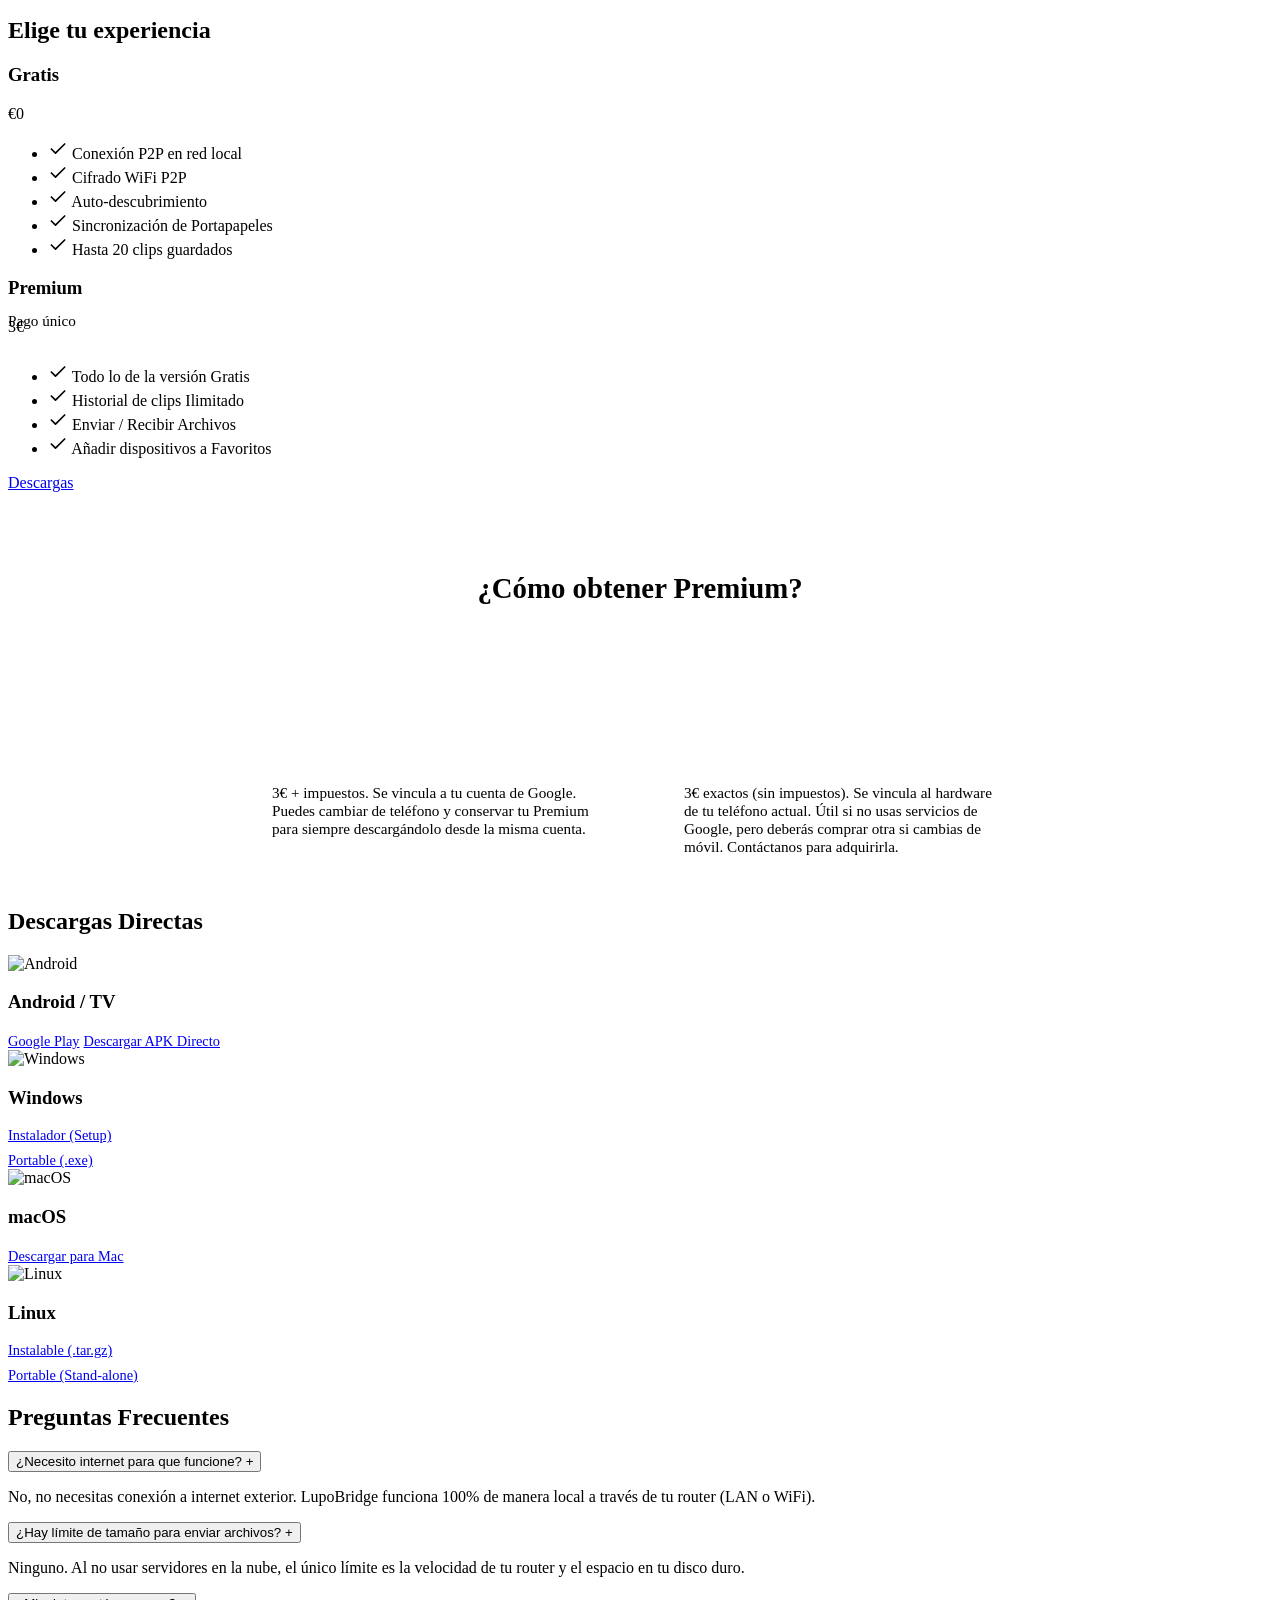
==== commit 375acd4e: "Add files via upload" ====
--- a/index.html
+++ b/index.html
@@ -6,8 +6,8 @@
   <meta name="viewport" content="width=device-width, initial-scale=1.0" />
   <title>LupoBridge</title>
   <link href="https://fonts.googleapis.com/css2?family=Inter:wght@400;500;600;700&display=swap" rel="stylesheet">
-  <script type="module" crossorigin src="/assets/index-BO4CPd4C.js"></script>
-  <link rel="stylesheet" crossorigin href="/assets/index-PieC6xb2.css">
+  <script type="module" crossorigin src="/assets/main-DRXj1mTR.js"></script>
+  <link rel="stylesheet" crossorigin href="/assets/main-PieC6xb2.css">
 </head>
 <body>
   <!-- Animated Background -->
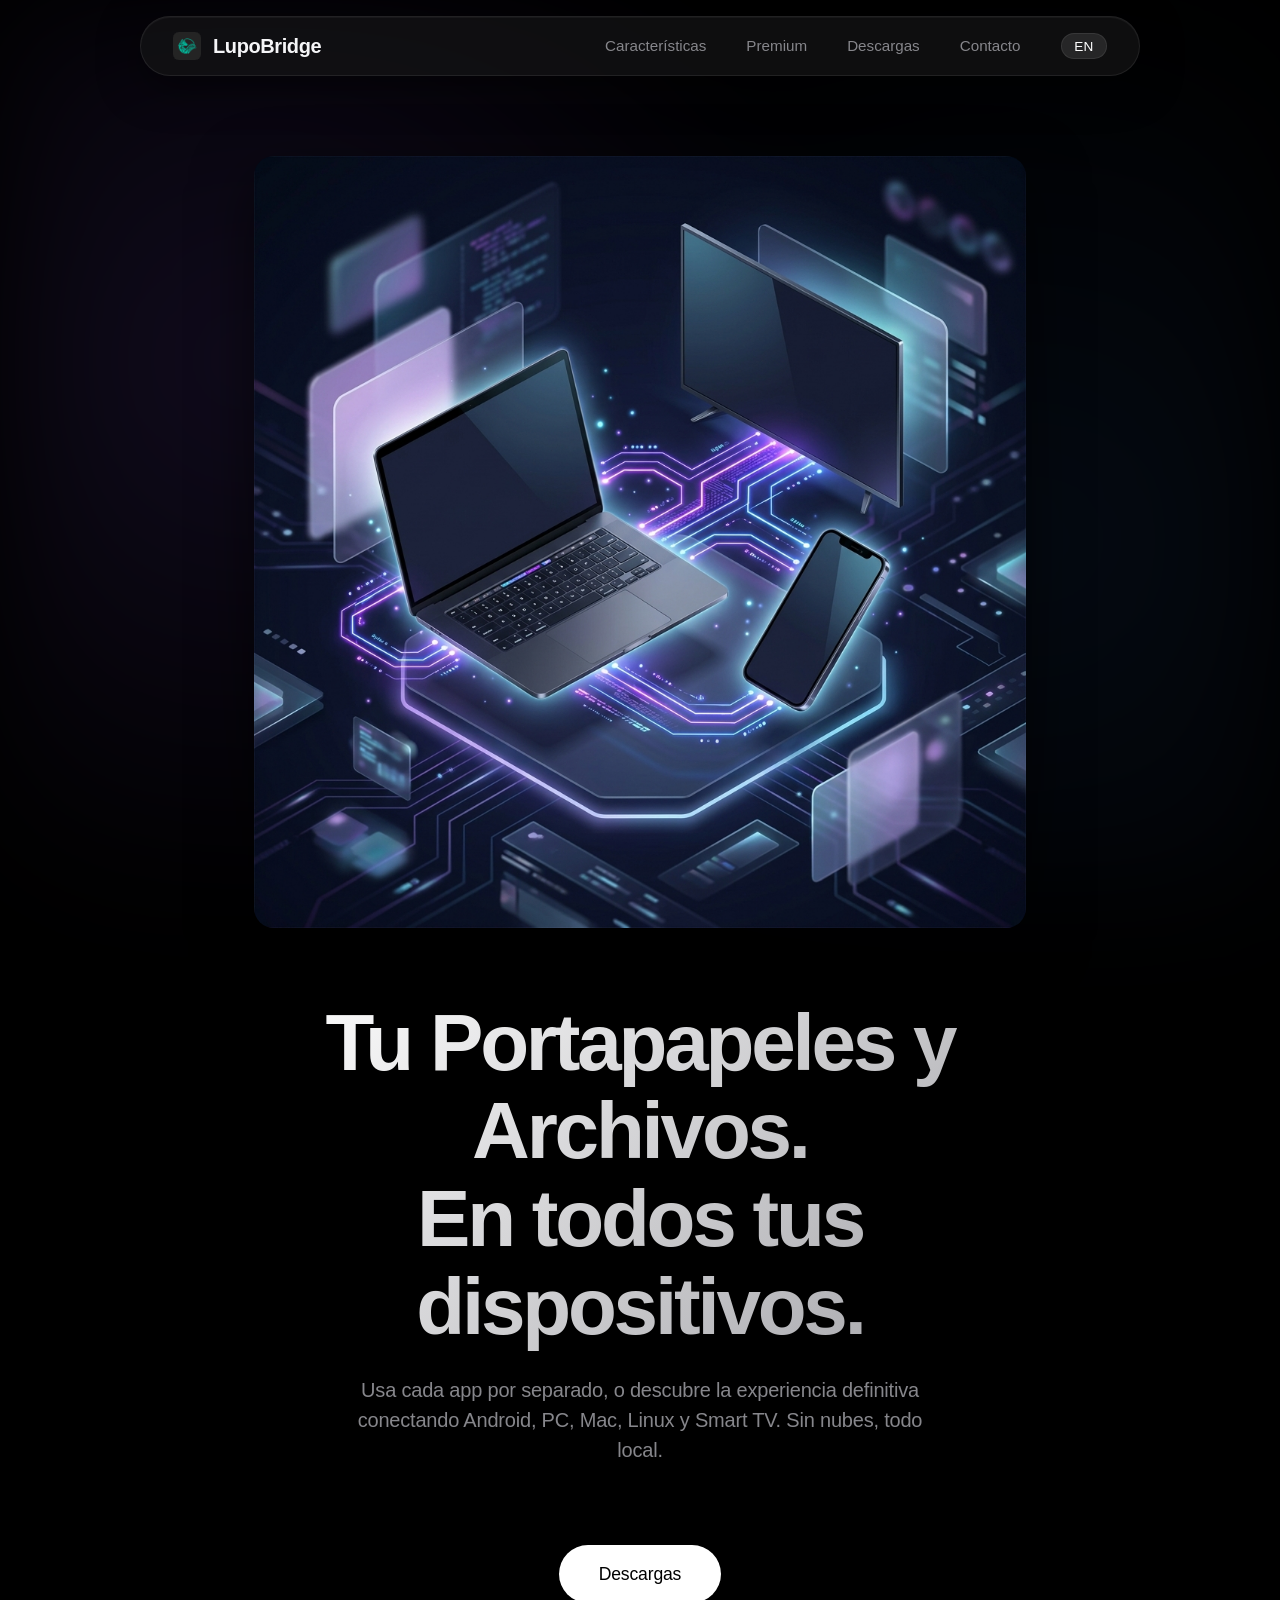
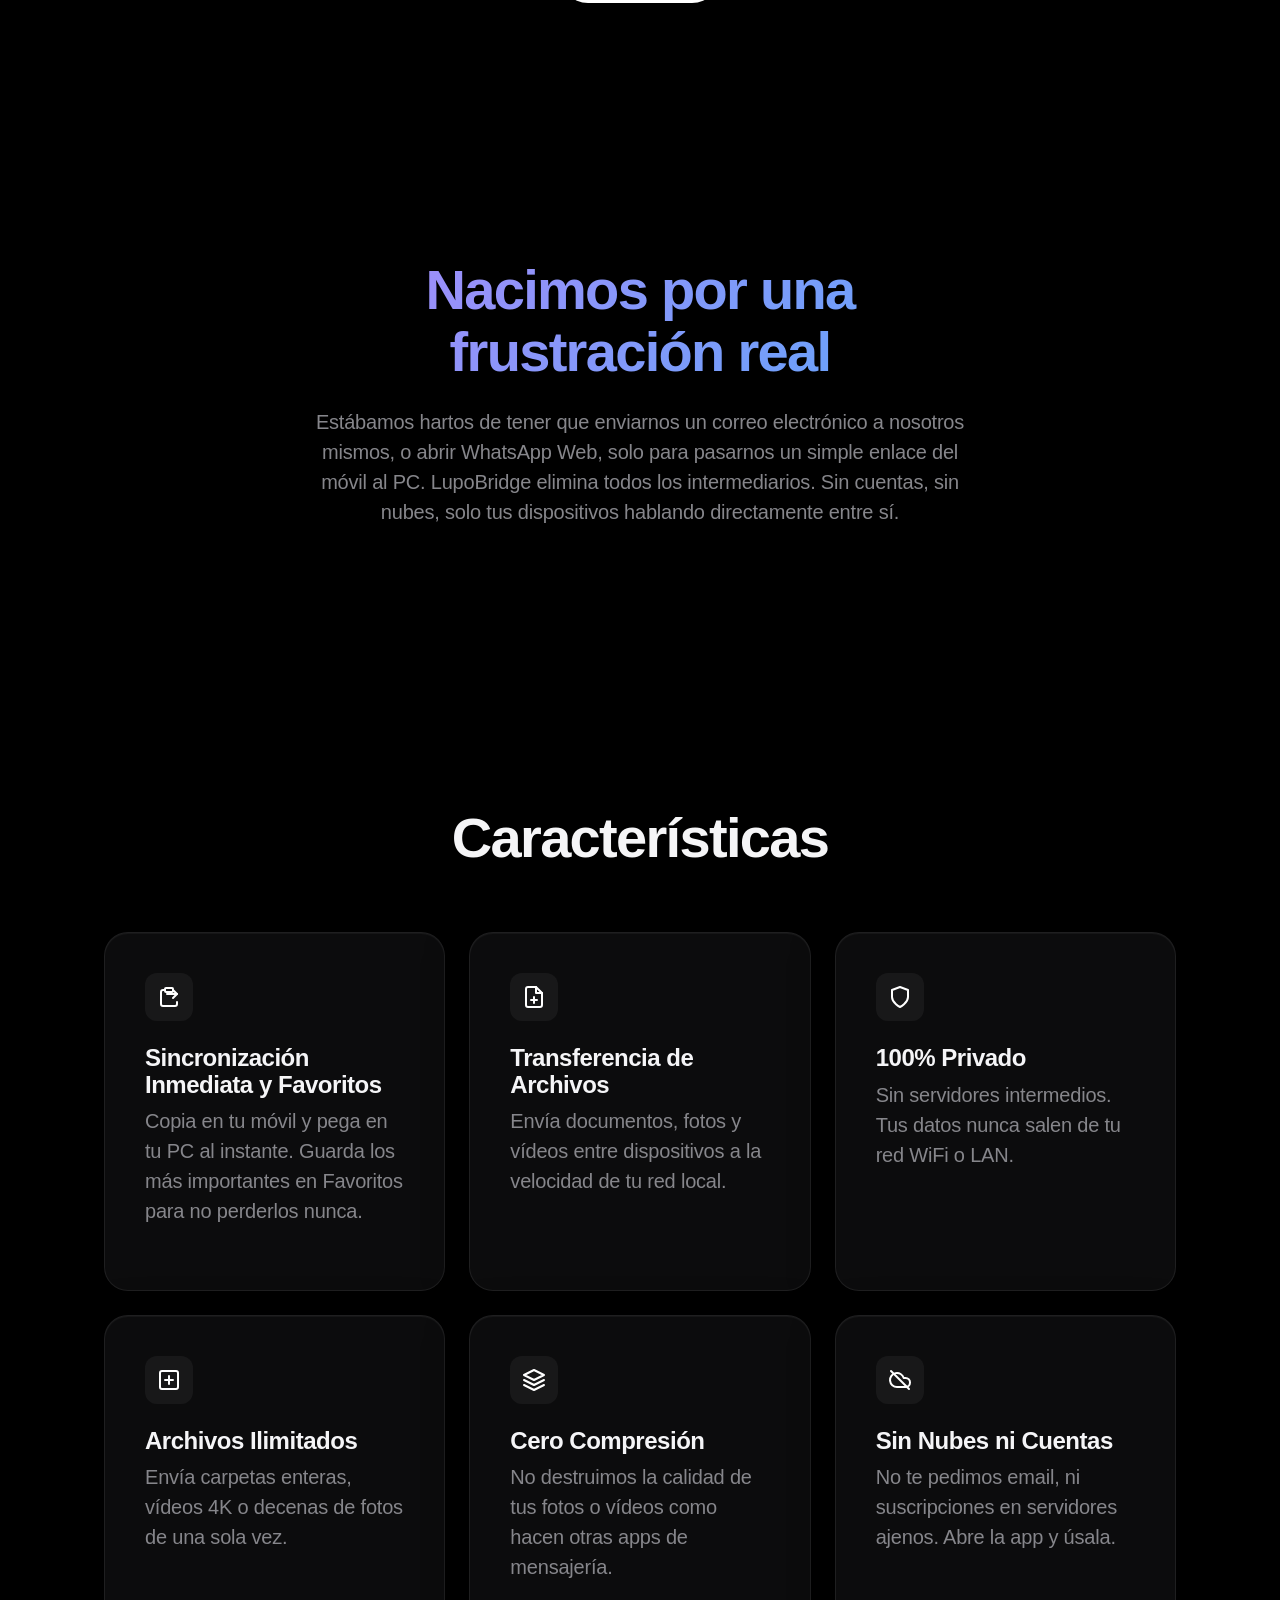
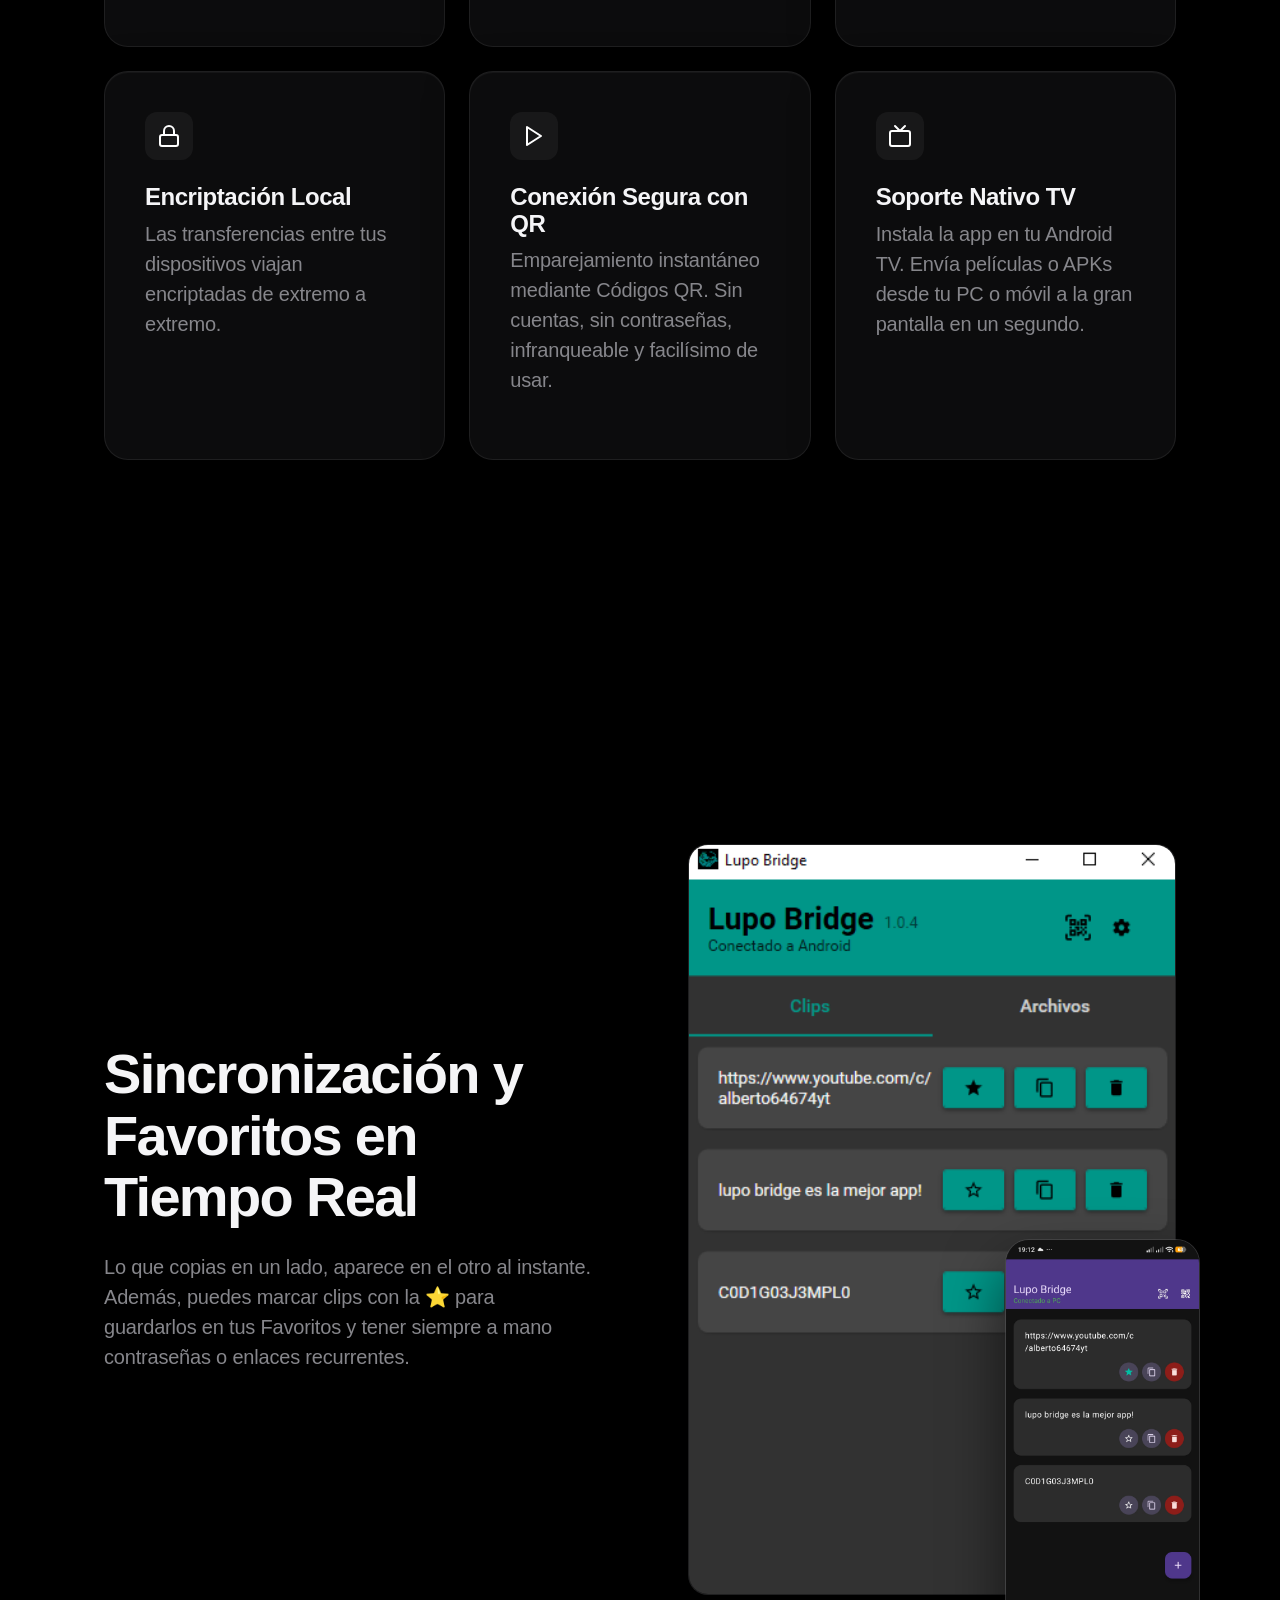
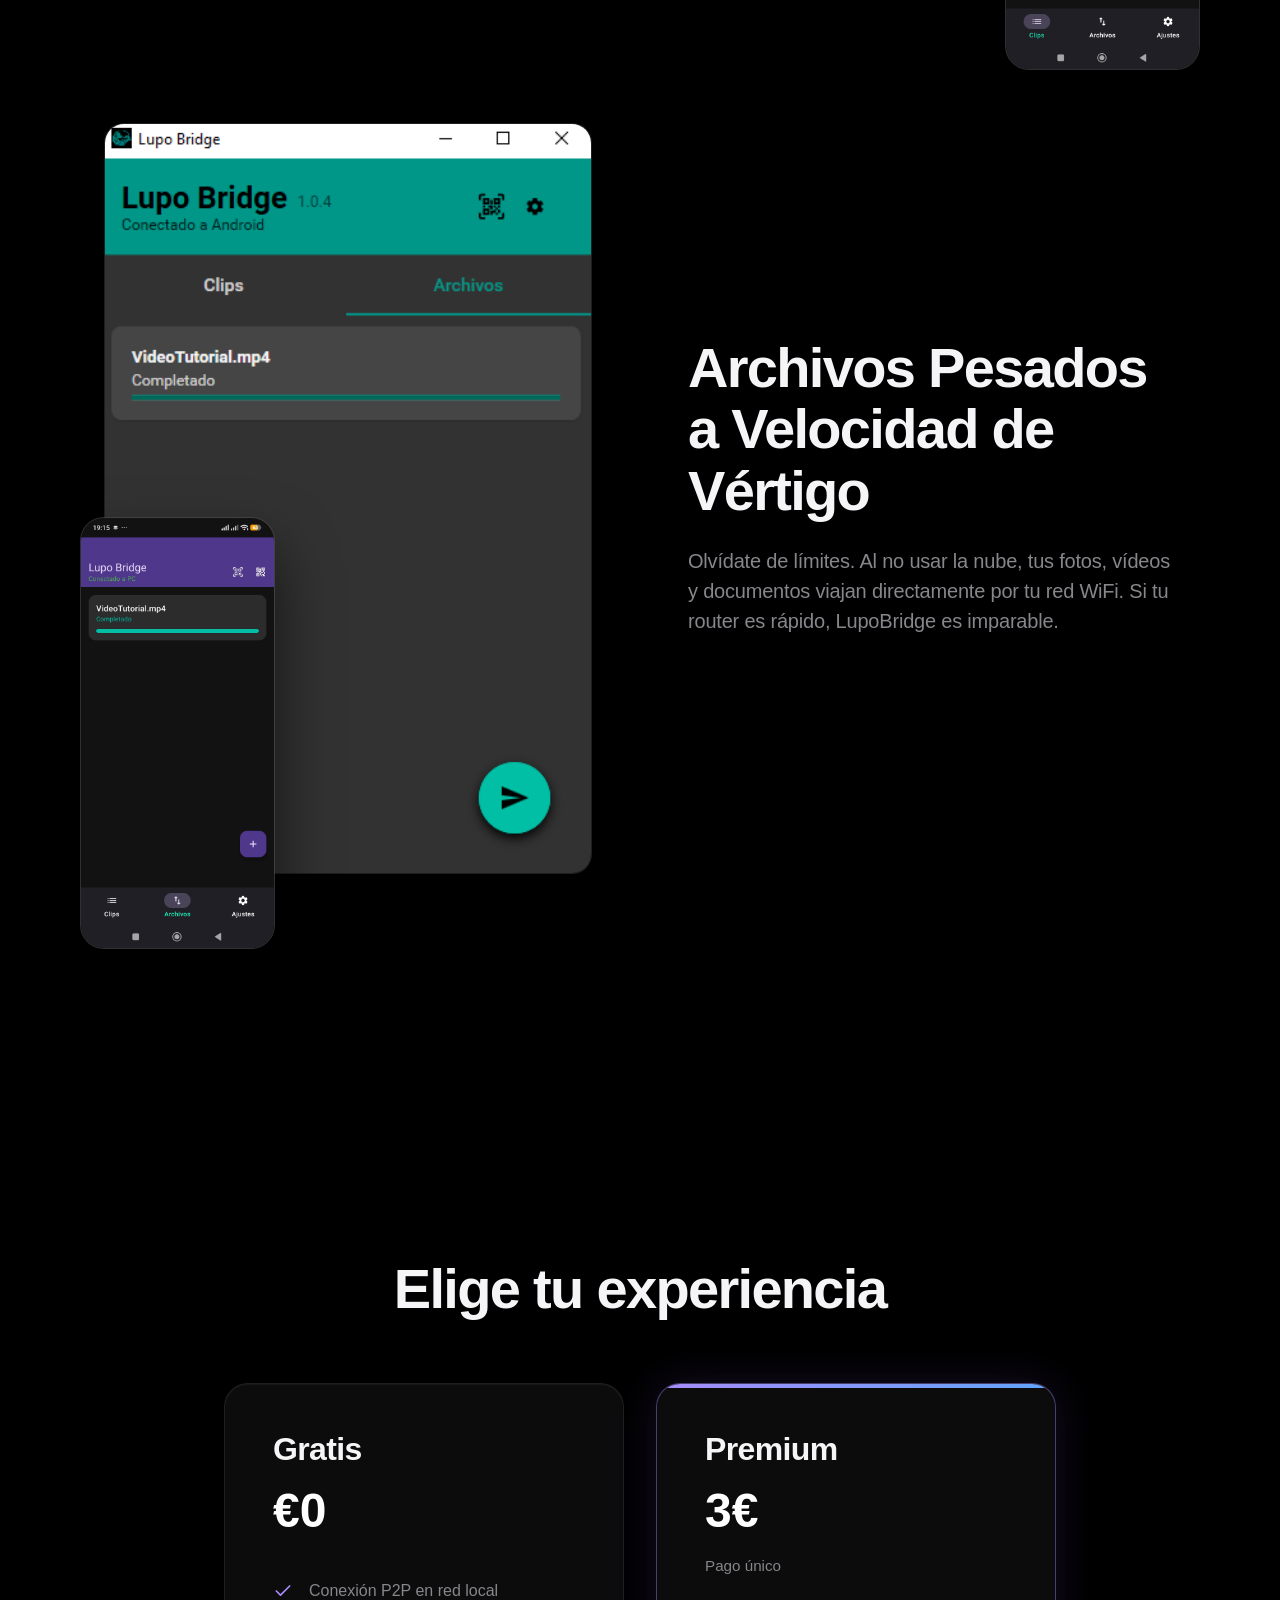
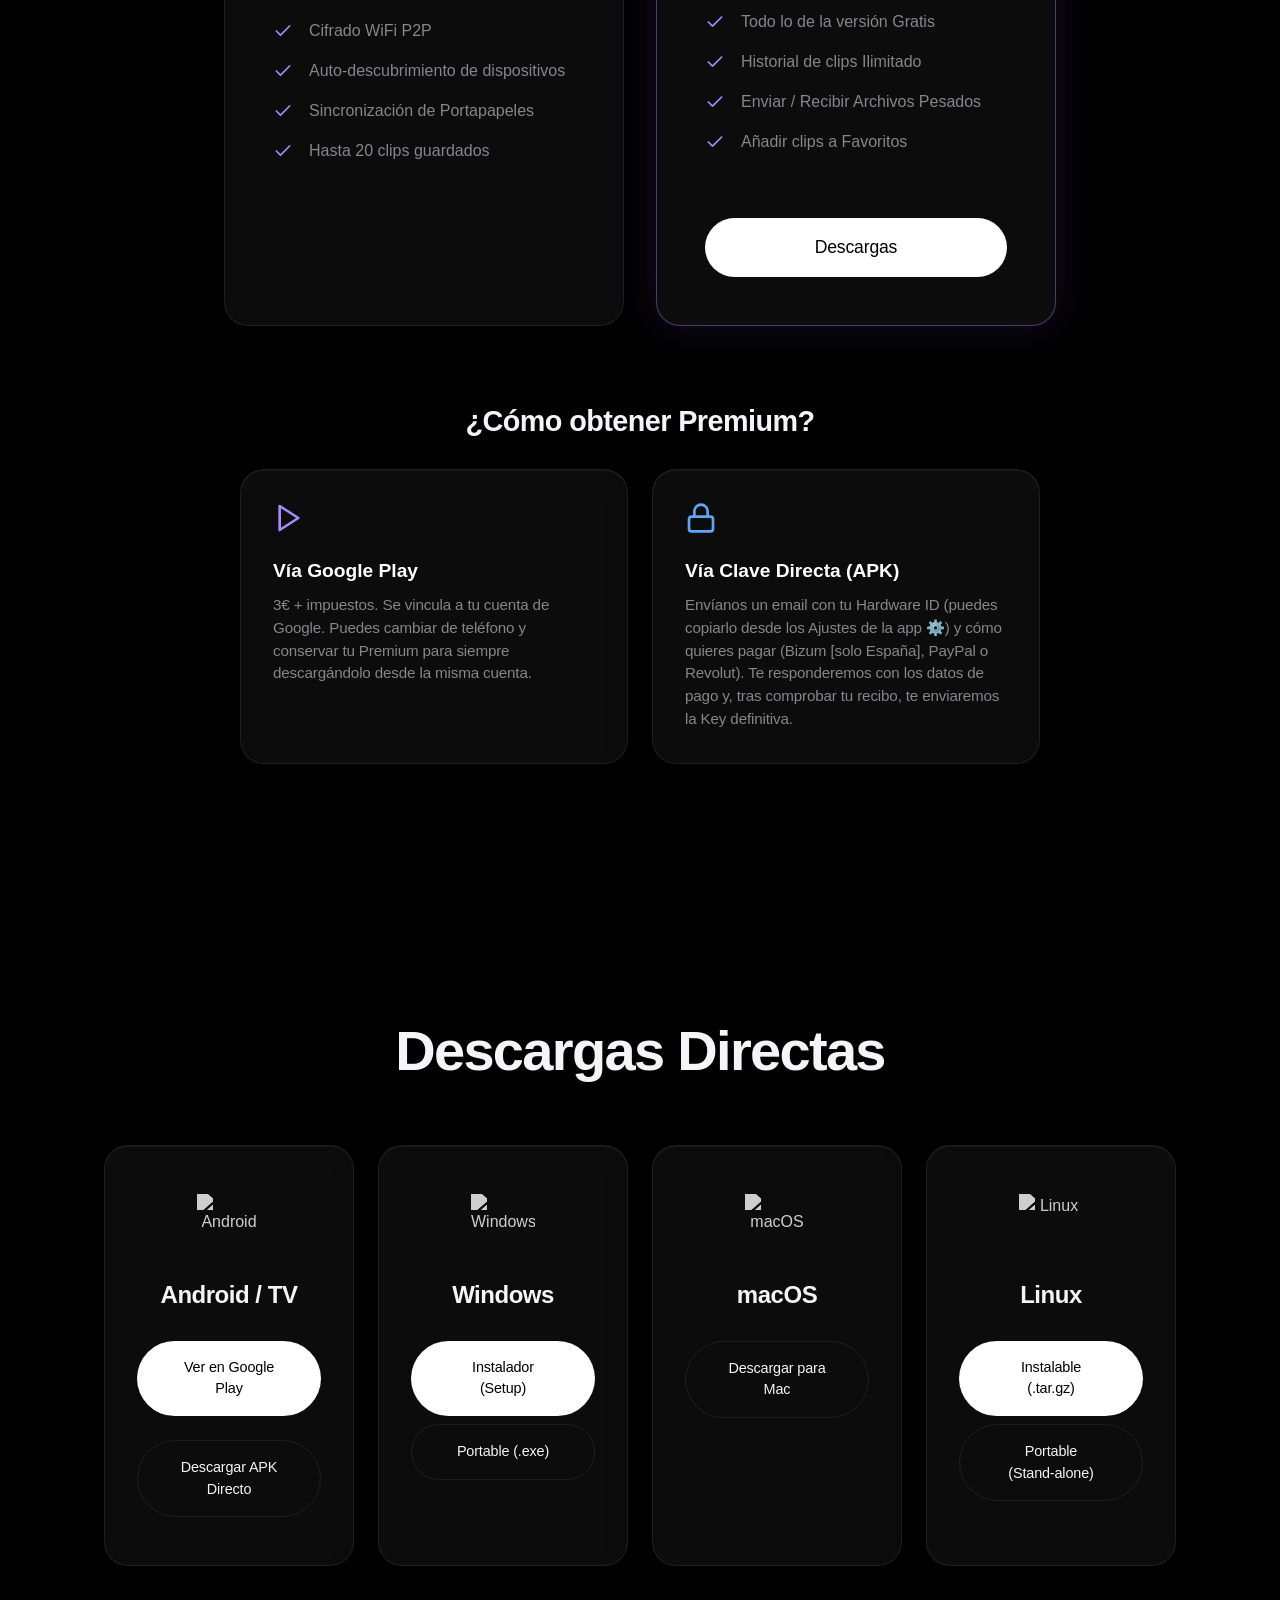
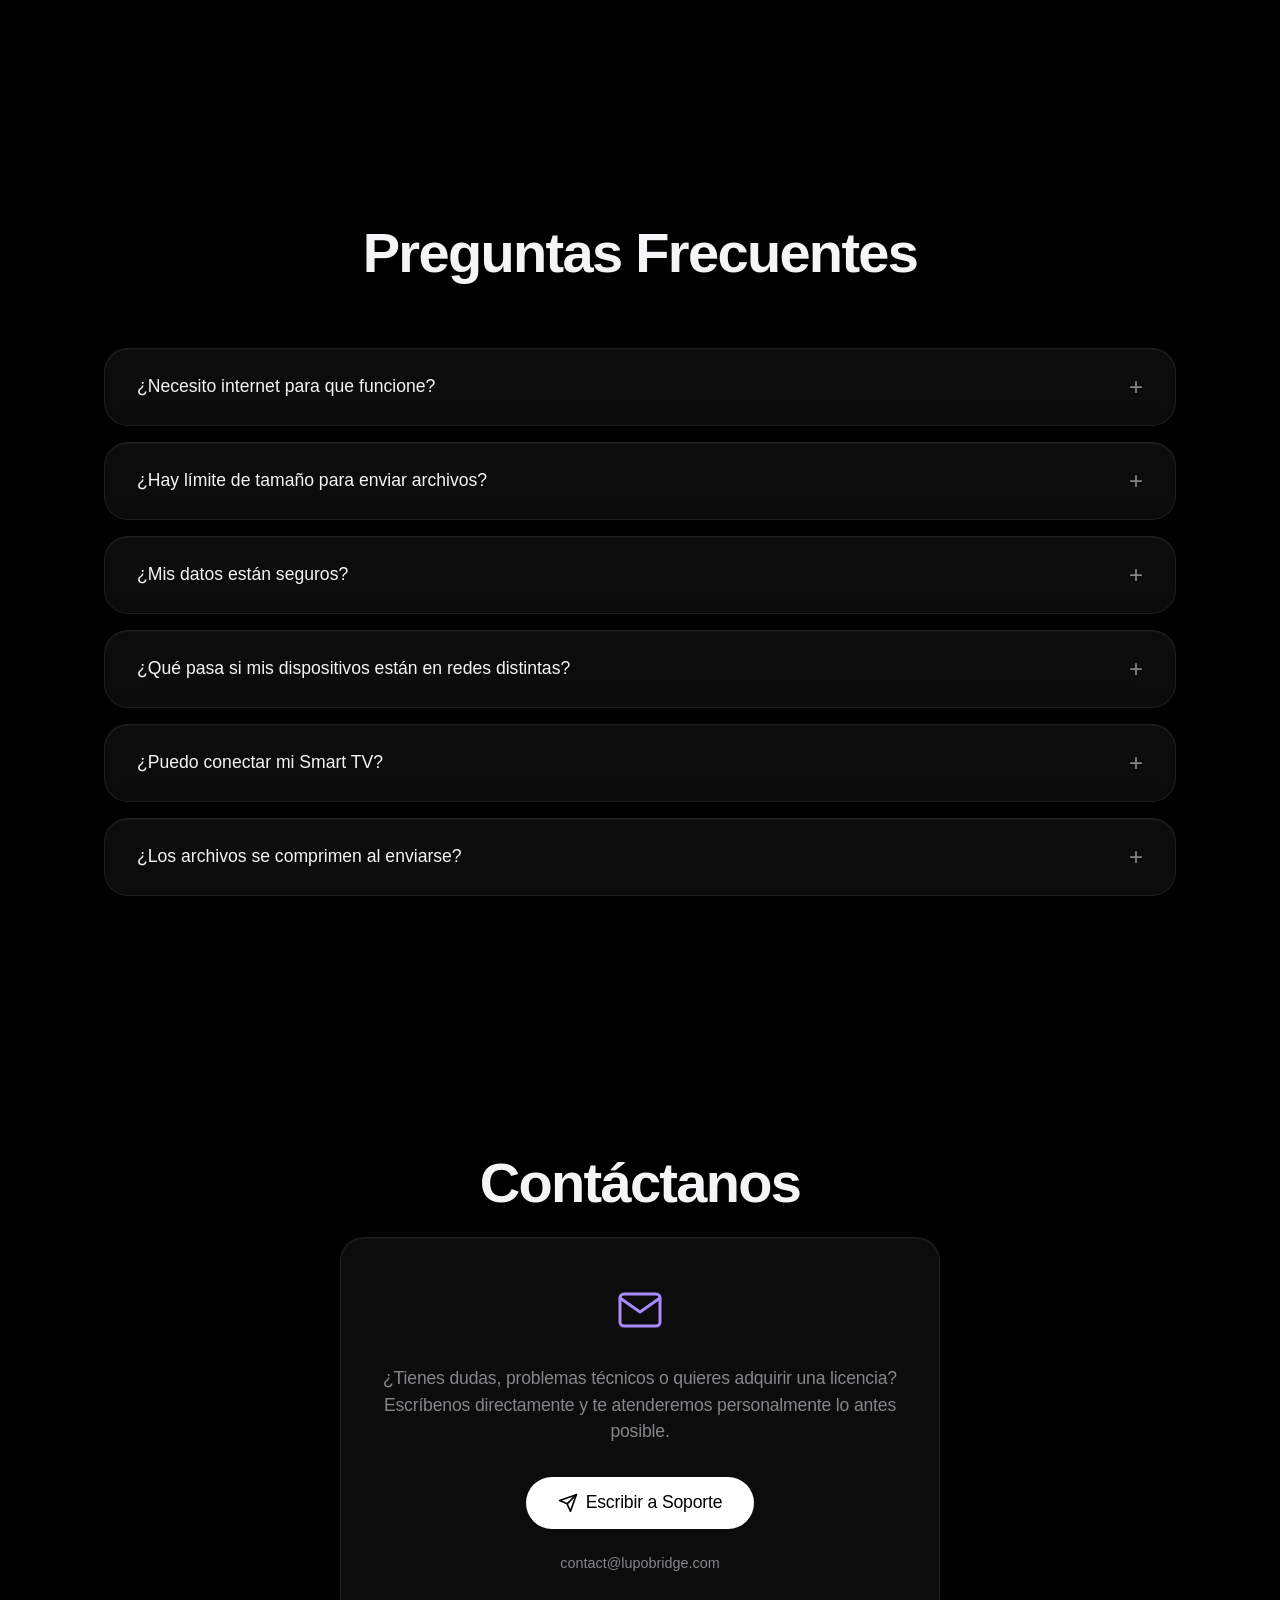
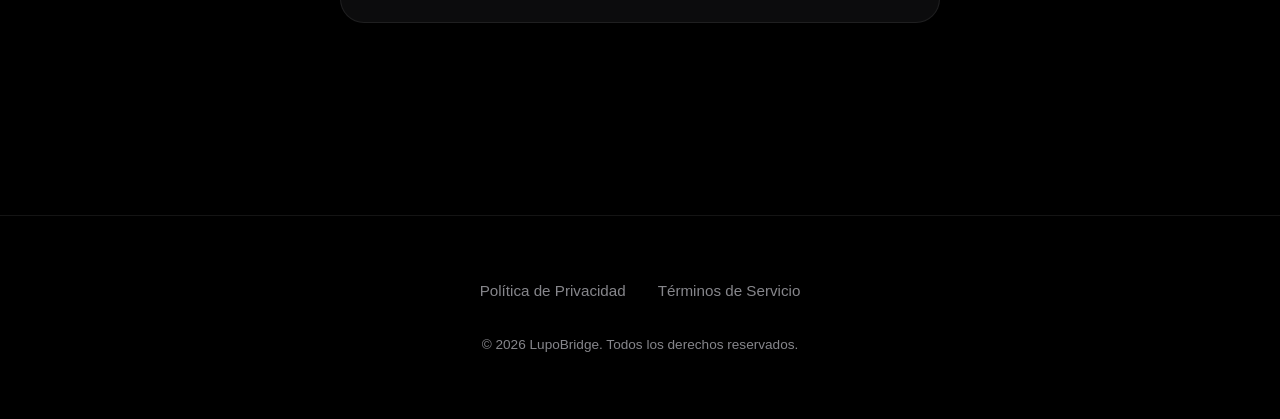
==== commit 86ff5923: "Add files via upload" ====
--- a/index.html
+++ b/index.html
@@ -4,11 +4,24 @@
   <meta charset="UTF-8" />
   <link rel="icon" type="image/png" href="/favicon.png" />
   <meta name="viewport" content="width=device-width, initial-scale=1.0" />
-  <title>LupoBridge</title>
+  
+  <!-- SEO & Social Meta Tags -->
+  <title>LupoBridge - Sincronización de Portapapeles y Archivos</title>
+  <meta name="description" content="LupoBridge te permite sincronizar tu portapapeles y transferir archivos al instante entre Android, Windows y Mac. (Sync your clipboard and files between PC and Android effortlessly)." />
+  <meta name="keywords" content="clipboard, sync, portapapeles, sincronizar, file transfer, enviar archivos, android, windows, mac, lupobridge, share text" />
+  <meta name="author" content="LupoBridge" />
+  
+  <!-- Google Search Console Verification Placeholder -->
+  <!-- INSTRUCCIONES: Reemplaza PEGAR_AQUI_TU_ID_DE_GOOGLE con el ID que te da Google Search Console -->
+  <meta name="google-site-verification" content="5Hj0ark_MnwdHGvZVi_4Wx_sYAOU92W-OT_eU2B0INE" />
+  
+  <!-- PWA Theme Color -->
+  <meta name="theme-color" content="#000000" />
+  
   <link href="https://fonts.googleapis.com/css2?family=Inter:wght@400;500;600;700&display=swap" rel="stylesheet">
   <script type="module" crossorigin src="/assets/main-DRXj1mTR.js"></script>
   <link rel="stylesheet" crossorigin href="/assets/main-PieC6xb2.css">
-</head>
+<link rel="manifest" href="/manifest.webmanifest"><script id="vite-plugin-pwa:register-sw" src="/registerSW.js"></script></head>
 <body>
   <!-- Animated Background -->
   <div class="mesh-bg"></div>
--- a/assets/main-PieC6xb2.css
+++ b/assets/main-PieC6xb2.css
@@ -0,0 +1 @@
+:root{--bg-color:#000;--text-color:#f5f5f7;--text-muted:#86868b;--primary-color:#a78bfa;--primary-hover:#c4b5fd;--secondary-color:#60a5fa;--card-bg:#14141699;--card-border:#ffffff14;--glass-shadow:0 10px 40px #00000080;--font-family:-apple-system, BlinkMacSystemFont, "SF Pro Display", "Inter", "Segoe UI", Roboto, Helvetica, Arial, sans-serif;--transition:all .4s cubic-bezier(.16, 1, .3, 1);--nav-height:60px}*{box-sizing:border-box;margin:0;padding:0}body{font-family:var(--font-family);background-color:var(--bg-color);color:var(--text-color);-webkit-font-smoothing:antialiased;-moz-osx-font-smoothing:grayscale;line-height:1.5;position:relative;overflow-x:hidden}.mesh-bg{z-index:-1;pointer-events:none;filter:blur(60px);background:radial-gradient(circle at 20% 40%,#8b5cf61f,#0000 50%),radial-gradient(circle at 80% 60%,#3b82f614,#0000 50%);width:100vw;height:100vh;animation:15s ease-in-out infinite alternate pulseMesh;position:fixed;top:0;left:0}@keyframes pulseMesh{0%{opacity:.8;transform:scale(1)}to{opacity:1;transform:scale(1.1)}}a{color:inherit;text-decoration:none}img{-webkit-user-select:none;user-select:none;-webkit-user-drag:none}.glass{background:var(--card-bg);-webkit-backdrop-filter:blur(30px);border:1px solid var(--card-border);box-shadow:inset 0 1px 1px #ffffff0d, var(--glass-shadow);border-radius:24px}h1,h2,h3{letter-spacing:-.02em;font-weight:600;line-height:1.1}h1{letter-spacing:-.04em;background:linear-gradient(135deg,#fff 0%,#a1a1a6 100%);-webkit-text-fill-color:transparent;-webkit-background-clip:text;margin-bottom:1.5rem;font-size:5rem}h2{text-align:center;letter-spacing:-.03em;margin-bottom:1.5rem;font-size:3.5rem}h3{margin-bottom:.5rem;font-size:1.5rem}p{color:var(--text-muted);letter-spacing:-.01em;margin-bottom:1.5rem;font-size:1.25rem;font-weight:400}section{max-width:1200px;margin:0 auto;padding:8rem 5%}.navbar{width:90%;max-width:1000px;height:var(--nav-height);z-index:1000;background:#141416b3;border-radius:100px;justify-content:space-between;align-items:center;padding:0 2rem;display:flex;position:fixed;top:1rem;left:50%;transform:translate(-50%)}.logo-container{letter-spacing:-.02em;align-items:center;gap:.75rem;font-size:1.25rem;font-weight:600;display:flex}.logo-container img{border-radius:6px;height:28px}.nav-links{align-items:center;gap:2.5rem;display:flex}.nav-links a{color:var(--text-muted);transition:var(--transition);font-size:.95rem;font-weight:500}.nav-links a:hover{color:var(--text-color)}.lang-btn{border:1px solid var(--card-border);color:#fff;cursor:pointer;transition:var(--transition);background:#ffffff1a;border-radius:100px;padding:.3rem .8rem;font-size:.85rem;font-weight:500}.lang-btn:hover{background:#fff3}.hero{text-align:center;min-height:100vh;padding-top:calc(var(--nav-height) + 6rem);flex-direction:column;justify-content:center;align-items:center;max-width:900px;display:flex}.hero-image-wrapper{width:100%;max-width:800px;margin-bottom:4rem}.hero-image{border-radius:20px;width:100%;height:auto;box-shadow:0 20px 60px #0009}.cta-group{gap:1.5rem;margin-top:3rem;display:flex}.btn{cursor:pointer;transition:var(--transition);letter-spacing:-.01em;border:none;border-radius:100px;justify-content:center;align-items:center;gap:.5rem;padding:1rem 2.5rem;font-size:1.1rem;font-weight:500;display:inline-flex}.btn-primary{color:#000;background:#fff}.btn-primary:hover{transform:scale(1.02);box-shadow:0 0 20px #ffffff4d}.btn-outline{color:var(--text-color);border:1px solid var(--card-border);background:0 0}.btn-outline:hover{background:#ffffff1a}#manifesto{text-align:center;max-width:800px}#manifesto h2{background:linear-gradient(135deg,#a78bfa 0%,#60a5fa 100%);-webkit-text-fill-color:transparent;-webkit-background-clip:text}.bento-grid{grid-template-columns:repeat(auto-fit,minmax(280px,1fr));gap:1.5rem;margin-top:4rem;display:grid}.bento-card{transition:var(--transition);flex-direction:column;padding:2.5rem;display:flex}.bento-card:hover{border-color:#fff3;transform:translateY(-5px)scale(1.01)}.bento-icon{color:#fff;background:#ffffff0d;border-radius:12px;justify-content:center;align-items:center;width:48px;height:48px;margin-bottom:1.5rem;display:flex}.bento-icon svg{width:24px;height:24px}.showcase-row{align-items:center;gap:6rem;margin-top:8rem;margin-bottom:8rem;display:flex}.showcase-row.reverse{flex-direction:row-reverse}.showcase-text{flex:1}.showcase-text h2{text-align:left}.showcase-composition{flex:1;justify-content:center;align-items:center;min-height:400px;display:flex;position:relative}.img-back{border:1px solid var(--card-border);border-radius:20px;width:100%;max-width:500px;box-shadow:0 20px 40px #00000080}.img-front{border:1px solid #ffffff26;border-radius:24px;width:40%;max-width:200px;position:absolute;bottom:-10%;right:-5%;box-shadow:0 30px 60px #0009}.showcase-row.reverse .img-front{left:-5%;right:auto}.floating-slow{animation:8s ease-in-out infinite float}.floating-fast{animation:5s ease-in-out infinite float}.pricing-cards{flex-wrap:wrap;justify-content:center;gap:2rem;margin-top:4rem;display:flex}.pricing-card{flex-direction:column;flex:1;min-width:300px;max-width:400px;padding:3rem;display:flex}.pricing-card.premium{border:1px solid #a78bfa66;position:relative;overflow:hidden;box-shadow:0 0 40px #8b5cf626}.pricing-card.premium:before{content:"";background:linear-gradient(90deg,#a78bfa,#60a5fa);height:4px;position:absolute;top:0;left:0;right:0}.pricing-card h3{margin-bottom:.5rem;font-size:2rem}.pricing-price{color:#fff;margin-bottom:2rem;font-size:3rem;font-weight:700}.pricing-features{flex-grow:1;margin-bottom:3rem;list-style:none}.pricing-features li{color:var(--text-muted);align-items:center;gap:1rem;margin-bottom:1rem;display:flex}.pricing-features li svg{color:var(--primary-color);flex-shrink:0}.downloads-grid{grid-template-columns:repeat(auto-fit,minmax(240px,1fr));gap:1.5rem;margin-top:4rem;display:grid}.download-card{text-align:center;flex-direction:column;align-items:center;gap:1.5rem;padding:3rem 2rem;display:flex}.os-icon{filter:brightness(0)invert();opacity:.8;width:64px;height:64px}.faq-container{flex-direction:column;gap:1rem;margin-top:4rem;display:flex}.faq-item{transition:var(--transition);overflow:hidden}.faq-question{text-align:left;width:100%;color:var(--text-color);cursor:pointer;background:0 0;border:none;justify-content:space-between;align-items:center;padding:1.5rem 2rem;font-size:1.1rem;font-weight:500;display:flex}.faq-icon{color:var(--text-muted);font-size:1.5rem;transition:transform .3s}.faq-answer{max-height:0;padding:0 2rem;transition:max-height .3s,padding .3s;overflow:hidden}.faq-item.active .faq-answer{max-height:200px;padding:0 2rem 1.5rem}.faq-item.active .faq-icon{transform:rotate(45deg)}.contact-form{flex-direction:column;gap:1.5rem;max-width:600px;margin:4rem auto 0;padding:3rem;display:flex}.form-group{flex-direction:column;gap:.5rem;display:flex}.form-group label{color:var(--text-muted);font-size:.9rem;font-weight:500}.form-control{border:1px solid var(--card-border);color:var(--text-color);font-family:var(--font-family);transition:var(--transition);background:#ffffff0d;border-radius:12px;padding:1rem;font-size:1rem}.form-control:focus{border-color:var(--primary-color);background:#ffffff1a;outline:none}footer{text-align:center;border-top:1px solid var(--card-border);margin-top:4rem;padding:4rem 5%}.footer-links{justify-content:center;gap:2rem;margin-bottom:2rem;display:flex}.footer-links a{color:var(--text-muted);transition:var(--transition);font-size:.95rem}.footer-links a:hover{color:var(--text-color)}.copyright{color:var(--text-muted);font-size:.85rem}.legal-content{padding-top:calc(var(--nav-height) + 4rem)}.legal-content h1{text-align:left;margin-bottom:2rem;font-size:3rem}.legal-content h2{text-align:left;margin-top:3rem;margin-bottom:1rem;font-size:1.8rem}.legal-content p,.legal-content ul{margin-bottom:1.5rem;font-size:1.1rem}.legal-content ul{color:var(--text-muted);padding-left:2rem}.legal-content li{margin-bottom:.5rem}@media (width<=1024px){h1{font-size:3.5rem}h2{font-size:2.5rem}.showcase-row,.showcase-row.reverse{flex-direction:column;gap:3rem}}@media (width<=768px){h1{font-size:2.5rem}h2{font-size:2rem}p{font-size:1.1rem}section{padding:5rem 5%}.navbar{width:95%;padding:0 1rem}.nav-links{display:none}}
